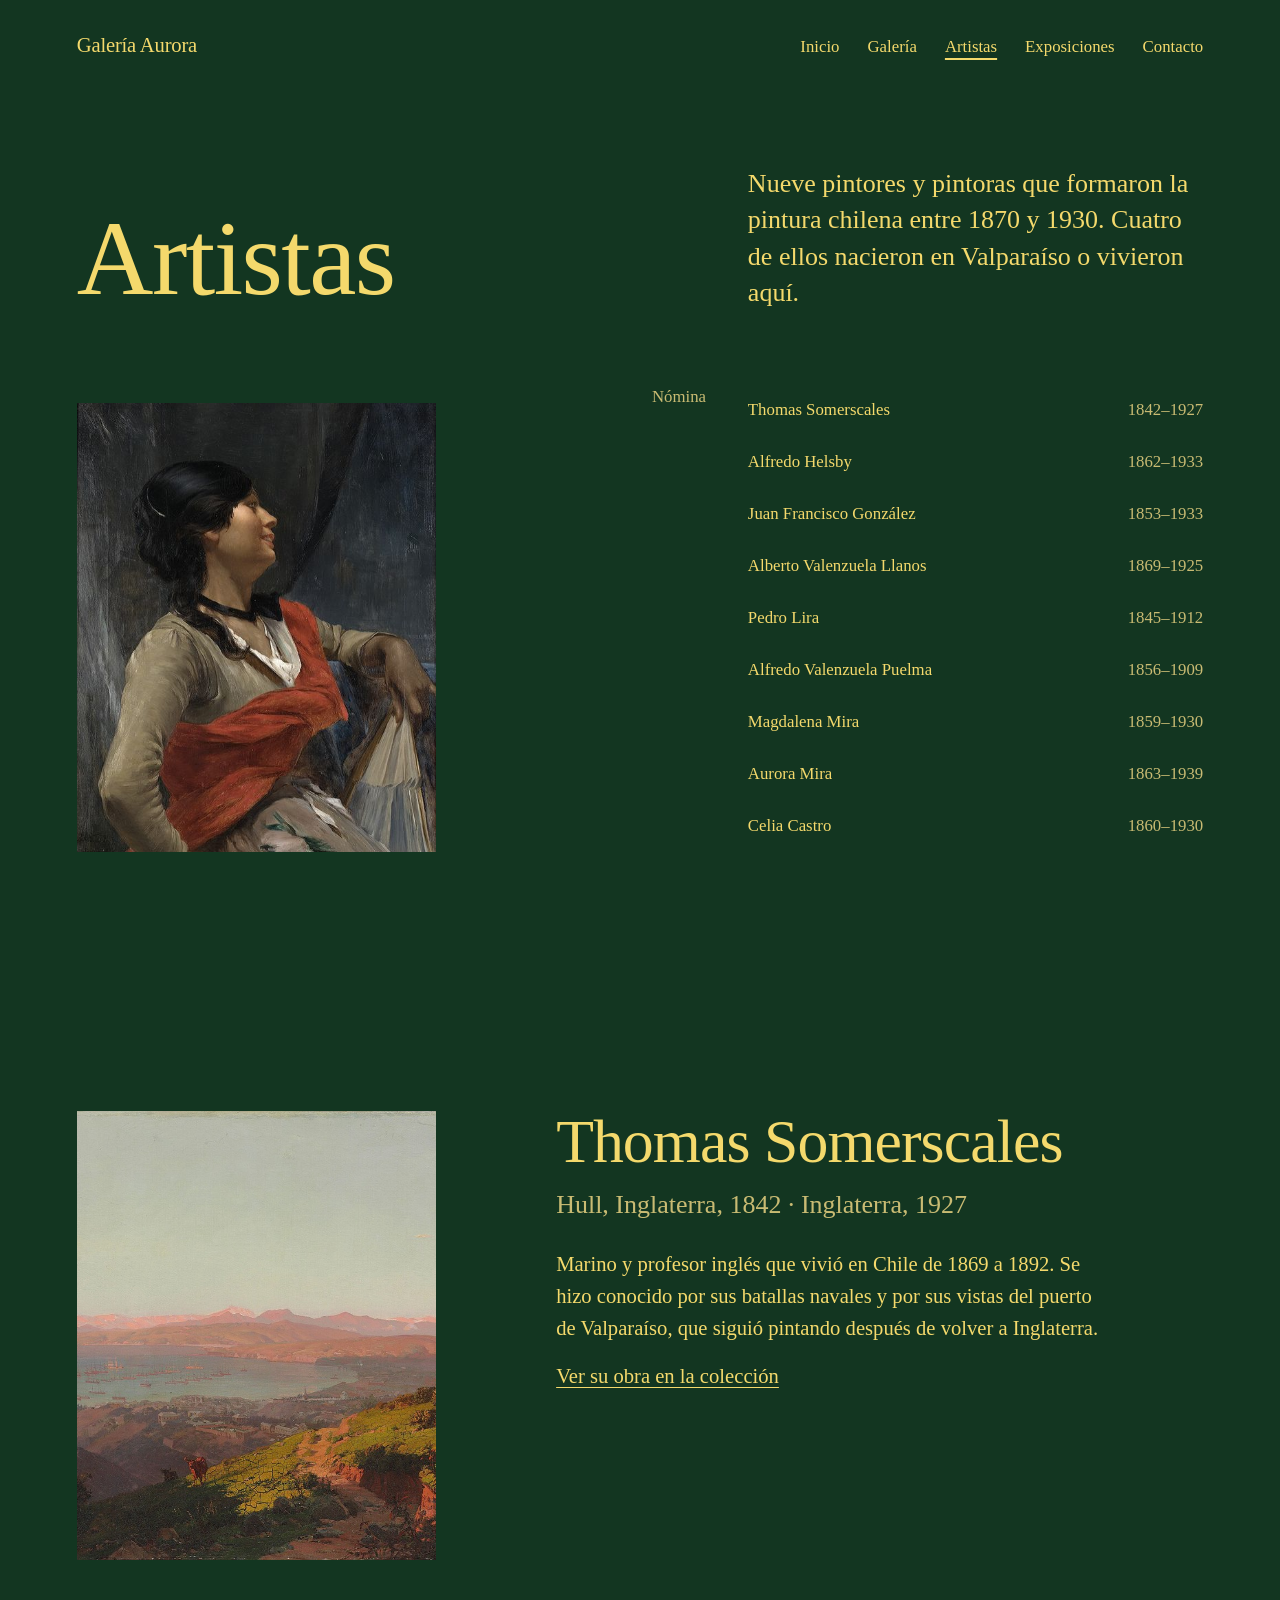
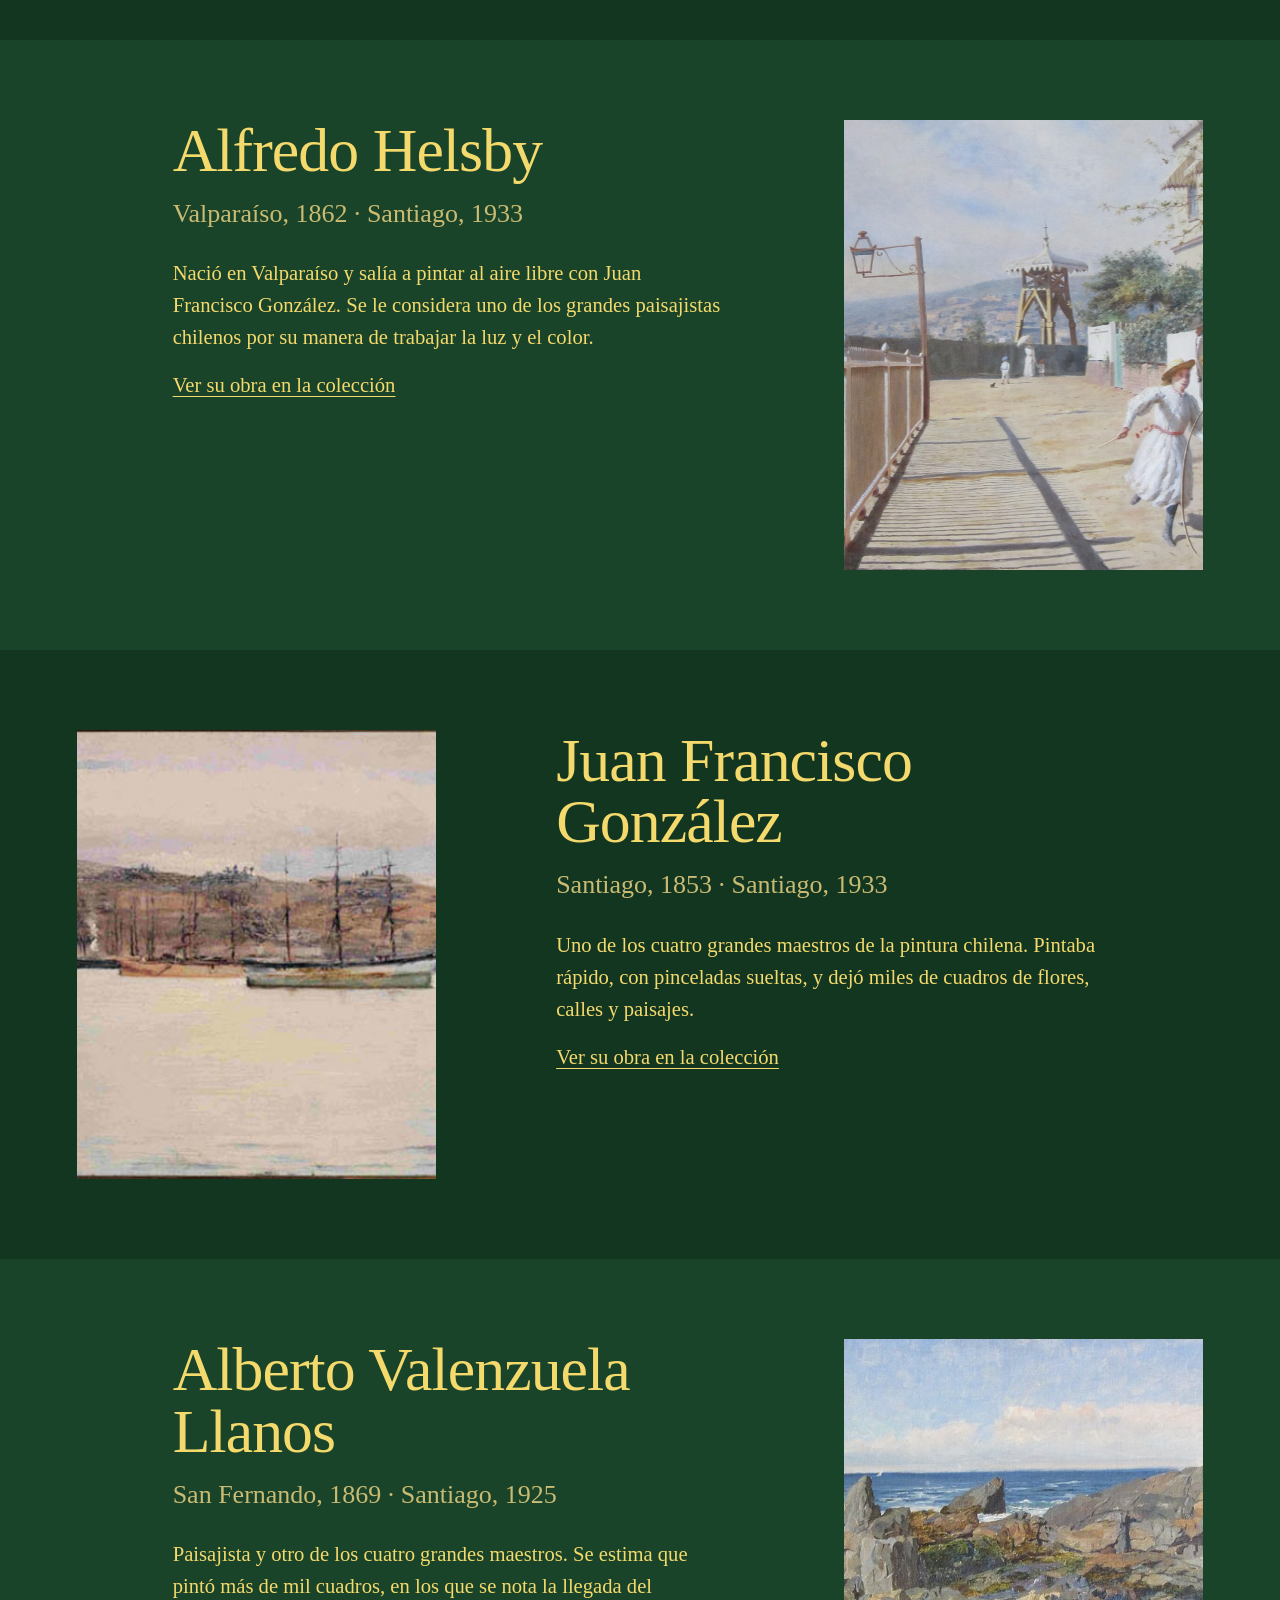
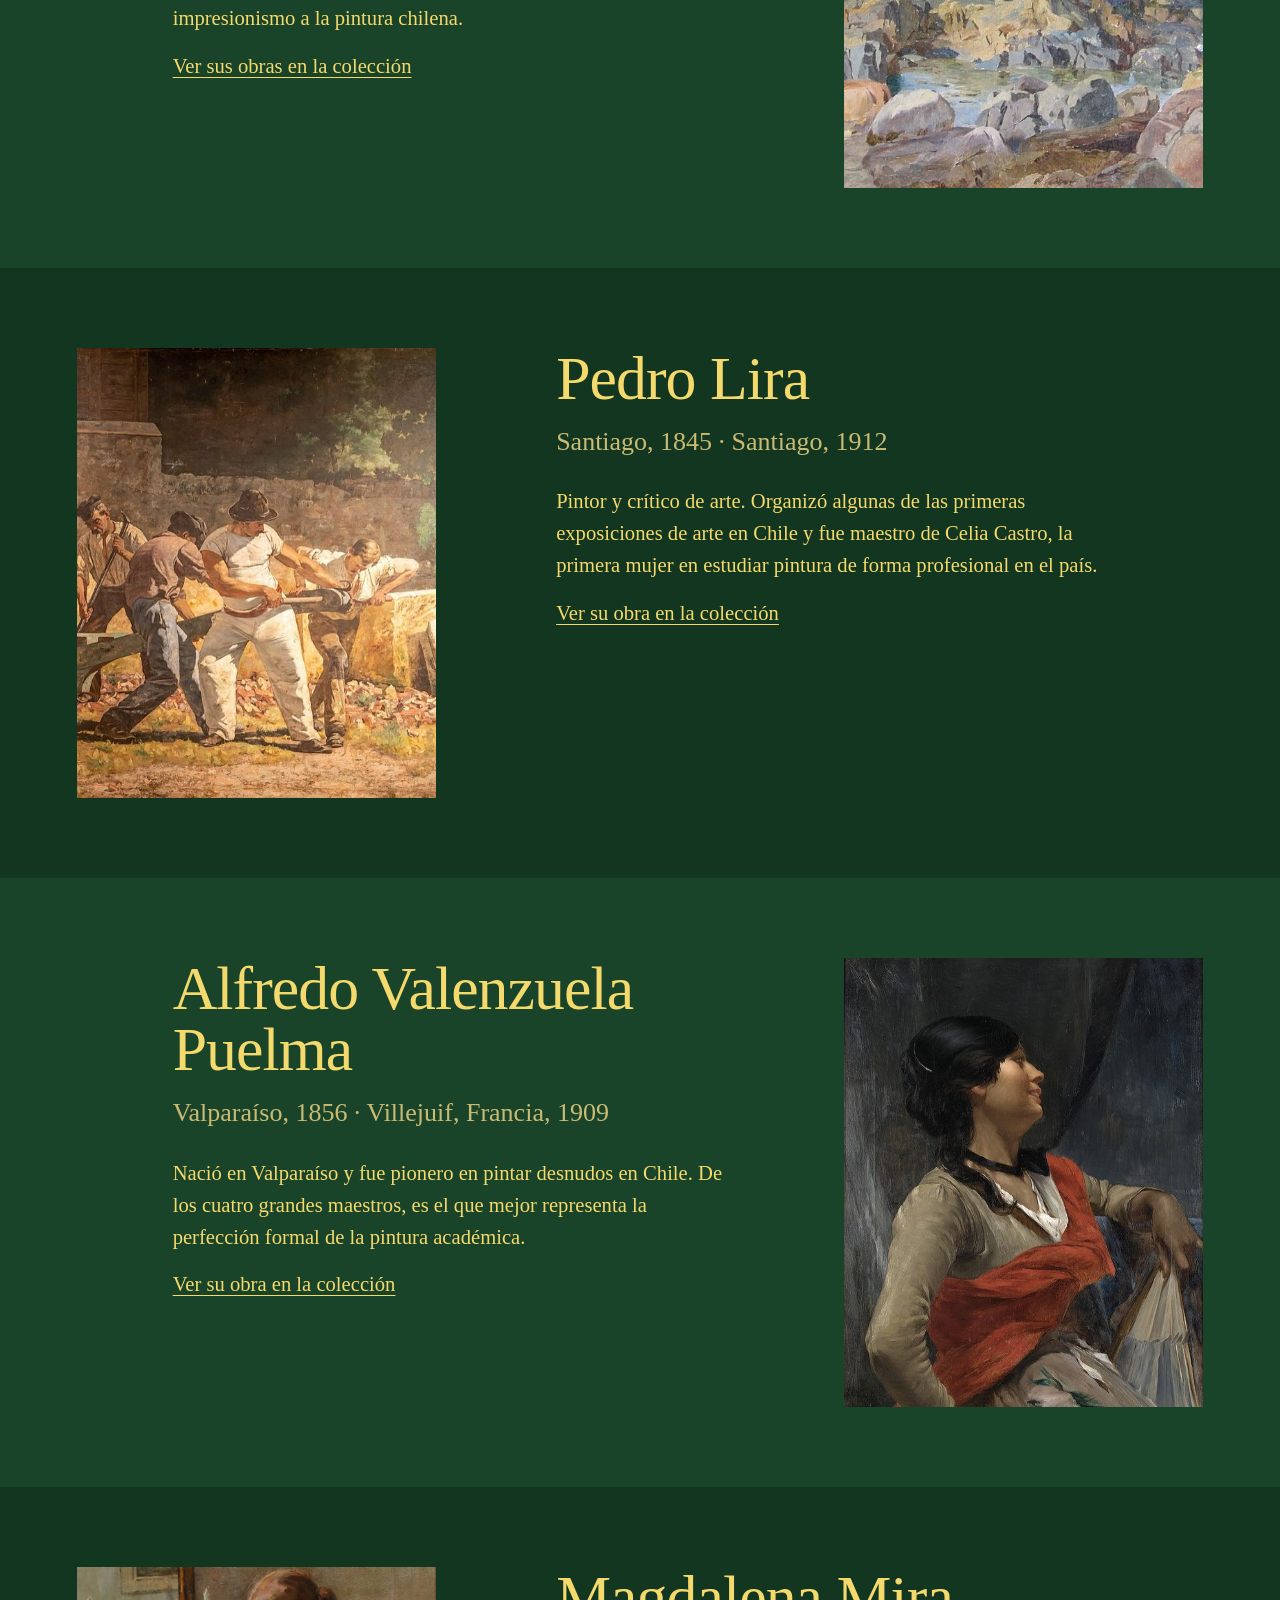
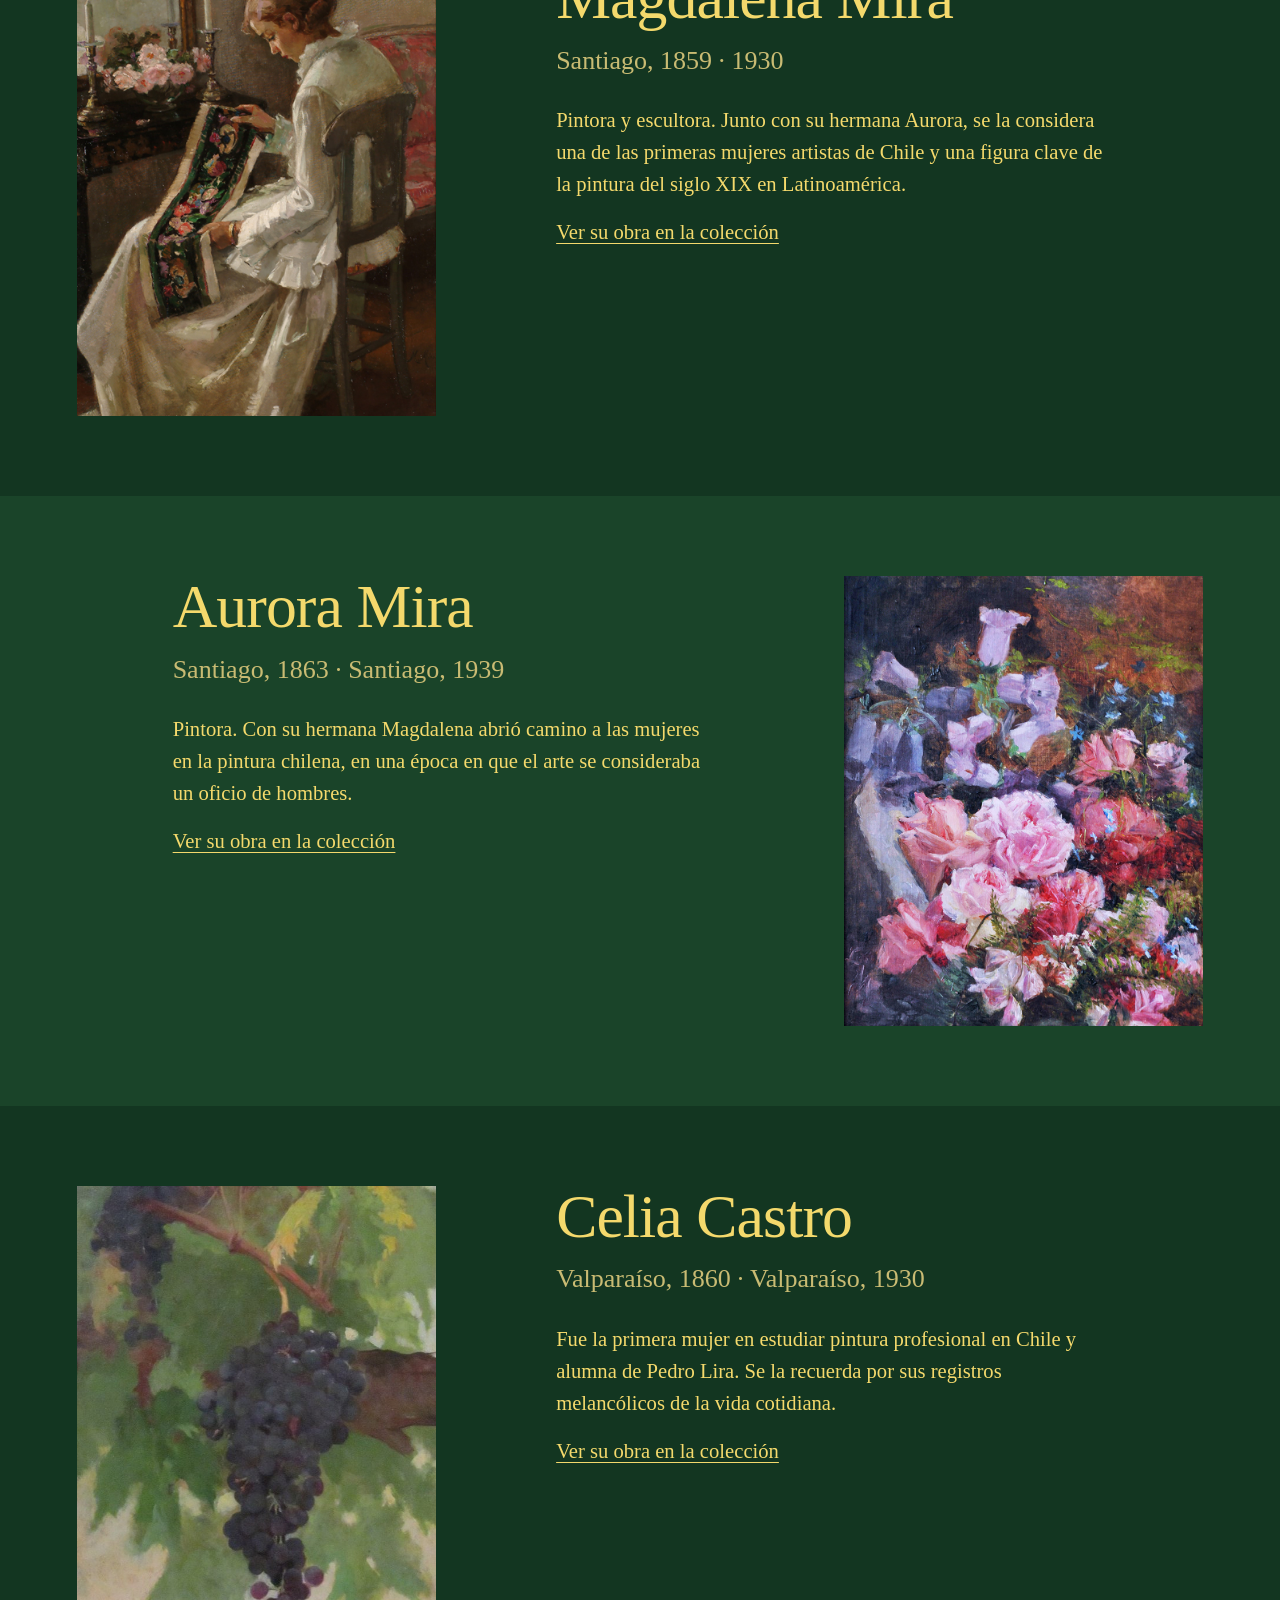
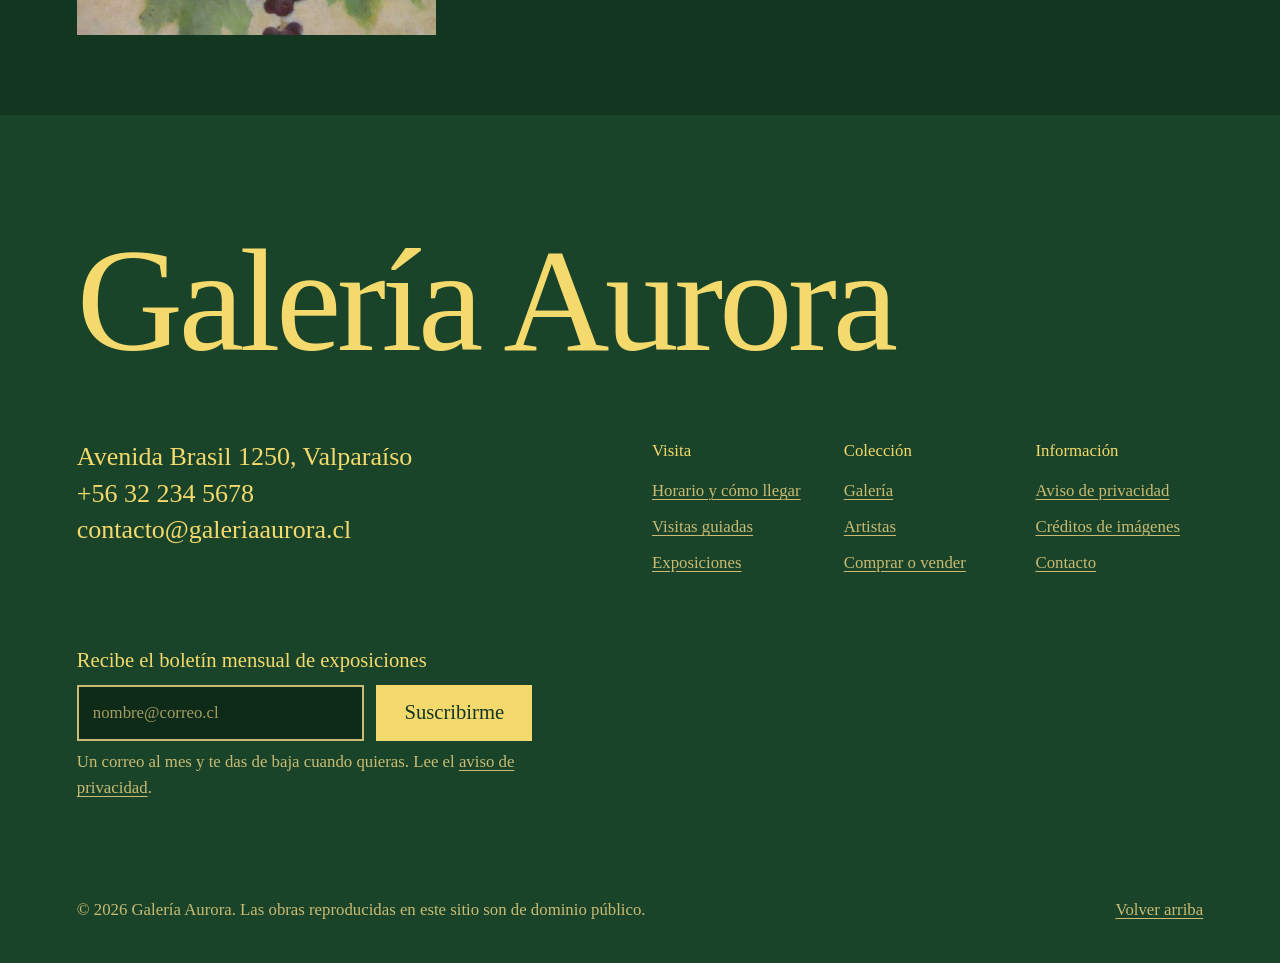
==== artistas.html @ 2ee64119 "feat: sitio de cinco páginas con pintura chilena y formulario completo" ====
<!DOCTYPE html>
<html lang="es">
<head>
  <meta charset="UTF-8">
  <meta name="viewport" content="width=device-width, initial-scale=1.0">
  <meta name="description" content="Biografías de los nueve artistas chilenos de la colección de Galería Aurora, en Valparaíso.">
  <title>Galería Aurora | Artistas</title>
  <link rel="preload" href="fuentes/sentient-300.woff2" as="font" type="font/woff2" crossorigin>
  <link rel="stylesheet" href="css/estilos.css">
</head>
<body>
  <a class="saltar" href="#contenido">Saltar al contenido</a>

  <header class="barra" id="arriba">
    <a class="marca" href="index.html">Galería Aurora</a>
    <nav aria-label="Menú principal">
      <ul>
        <li><a href="index.html">Inicio</a></li>
        <li><a href="galeria.html">Galería</a></li>
        <li><a href="artistas.html" aria-current="page">Artistas</a></li>
        <li><a href="exposiciones.html">Exposiciones</a></li>
        <li><a href="contacto.html">Contacto</a></li>
      </ul>
    </nav>
  </header>

  <main id="contenido">
    <section class="cabecera grid entra" aria-labelledby="titulo-artistas">
      <h1 id="titulo-artistas">Artistas</h1>
      <p>Nueve pintores y pintoras que formaron la pintura chilena entre 1870 y 1930. Cuatro de ellos nacieron en Valparaíso o vivieron aquí.</p>
    </section>

    <section class="nomina grid entra" aria-label="Lista de artistas">
      <img class="nomina-foto" src="img/valenzuela-puelma-sevillana.jpg" width="522" height="720"
        alt="La sevillana, de Alfredo Valenzuela Puelma: una mujer con chal rojo mira hacia arriba con un abanico en la mano">
      <p class="nomina-rotulo">Nómina</p>
      <ul>
        <li><a href="#somerscales">Thomas Somerscales <span>1842–1927</span></a></li>
        <li><a href="#helsby">Alfredo Helsby <span>1862–1933</span></a></li>
        <li><a href="#gonzalez">Juan Francisco González <span>1853–1933</span></a></li>
        <li><a href="#valenzuela-llanos">Alberto Valenzuela Llanos <span>1869–1925</span></a></li>
        <li><a href="#lira">Pedro Lira <span>1845–1912</span></a></li>
        <li><a href="#valenzuela-puelma">Alfredo Valenzuela Puelma <span>1856–1909</span></a></li>
        <li><a href="#magdalena-mira">Magdalena Mira <span>1859–1930</span></a></li>
        <li><a href="#aurora-mira">Aurora Mira <span>1863–1939</span></a></li>
        <li><a href="#celia-castro">Celia Castro <span>1860–1930</span></a></li>
      </ul>
    </section>

    <section class="artista grid entra" id="somerscales" aria-labelledby="n-somerscales">
      <img src="img/somerscales-valparaiso.jpg" width="1200" height="766" loading="lazy"
        alt="Detalle de Valparaíso, de Thomas Somerscales: la ciudad y la bahía vistas desde los cerros">
      <div class="artista-texto">
        <h2 id="n-somerscales">Thomas Somerscales</h2>
        <p class="vida">Hull, Inglaterra, 1842 · Inglaterra, 1927</p>
        <p>Marino y profesor inglés que vivió en Chile de 1869 a 1892. Se hizo conocido por sus batallas navales y por sus vistas del puerto de Valparaíso, que siguió pintando después de volver a Inglaterra.</p>
        <p><a href="galeria.html#somerscales">Ver su obra en la colección</a></p>
      </div>
    </section>

    <section class="artista grid entra" id="helsby" aria-labelledby="n-helsby">
      <img src="img/helsby-paseo-atkinson.jpg" width="1200" height="900" loading="lazy"
        alt="Detalle de El paseo Atkinson, de Alfredo Helsby: una niña con un aro en un paseo soleado">
      <div class="artista-texto">
        <h2 id="n-helsby">Alfredo Helsby</h2>
        <p class="vida">Valparaíso, 1862 · Santiago, 1933</p>
        <p>Nació en Valparaíso y salía a pintar al aire libre con Juan Francisco González. Se le considera uno de los grandes paisajistas chilenos por su manera de trabajar la luz y el color.</p>
        <p><a href="galeria.html#paseo-atkinson">Ver su obra en la colección</a></p>
      </div>
    </section>

    <section class="artista grid entra" id="gonzalez" aria-labelledby="n-gonzalez">
      <img src="img/gonzalez-valparaiso.jpg" width="800" height="416" loading="lazy"
        alt="Detalle de Valparaíso, de Juan Francisco González: veleros anclados en la bahía">
      <div class="artista-texto">
        <h2 id="n-gonzalez">Juan Francisco González</h2>
        <p class="vida">Santiago, 1853 · Santiago, 1933</p>
        <p>Uno de los cuatro grandes maestros de la pintura chilena. Pintaba rápido, con pinceladas sueltas, y dejó miles de cuadros de flores, calles y paisajes.</p>
        <p><a href="galeria.html#valparaiso-gonzalez">Ver su obra en la colección</a></p>
      </div>
    </section>

    <section class="artista grid entra" id="valenzuela-llanos" aria-labelledby="n-valenzuela-llanos">
      <img src="img/valenzuela-llanos-marina.jpg" width="868" height="595" loading="lazy"
        alt="Detalle de Marina de Valparaíso, de Alberto Valenzuela Llanos: rocas y olas en la orilla">
      <div class="artista-texto">
        <h2 id="n-valenzuela-llanos">Alberto Valenzuela Llanos</h2>
        <p class="vida">San Fernando, 1869 · Santiago, 1925</p>
        <p>Paisajista y otro de los cuatro grandes maestros. Se estima que pintó más de mil cuadros, en los que se nota la llegada del impresionismo a la pintura chilena.</p>
        <p><a href="galeria.html#marina">Ver sus obras en la colección</a></p>
      </div>
    </section>

    <section class="artista grid entra" id="lira" aria-labelledby="n-lira">
      <img src="img/lira-los-canteros.jpg" width="1070" height="646" loading="lazy"
        alt="Detalle de Los canteros, de Pedro Lira: obreros moviendo bloques de piedra">
      <div class="artista-texto">
        <h2 id="n-lira">Pedro Lira</h2>
        <p class="vida">Santiago, 1845 · Santiago, 1912</p>
        <p>Pintor y crítico de arte. Organizó algunas de las primeras exposiciones de arte en Chile y fue maestro de Celia Castro, la primera mujer en estudiar pintura de forma profesional en el país.</p>
        <p><a href="galeria.html#canteros">Ver su obra en la colección</a></p>
      </div>
    </section>

    <section class="artista grid entra" id="valenzuela-puelma" aria-labelledby="n-valenzuela-puelma">
      <img src="img/valenzuela-puelma-sevillana.jpg" width="522" height="720" loading="lazy"
        alt="Detalle de La sevillana, de Alfredo Valenzuela Puelma: una mujer con chal rojo">
      <div class="artista-texto">
        <h2 id="n-valenzuela-puelma">Alfredo Valenzuela Puelma</h2>
        <p class="vida">Valparaíso, 1856 · Villejuif, Francia, 1909</p>
        <p>Nació en Valparaíso y fue pionero en pintar desnudos en Chile. De los cuatro grandes maestros, es el que mejor representa la perfección formal de la pintura académica.</p>
        <p><a href="galeria.html#sevillana">Ver su obra en la colección</a></p>
      </div>
    </section>

    <section class="artista grid entra" id="magdalena-mira" aria-labelledby="n-magdalena-mira">
      <img src="img/magdalena-mira-bordadora.jpg" width="445" height="650" loading="lazy"
        alt="Detalle de La bordadora, de Magdalena Mira: una joven borda sentada en un salón">
      <div class="artista-texto">
        <h2 id="n-magdalena-mira">Magdalena Mira</h2>
        <p class="vida">Santiago, 1859 · 1930</p>
        <p>Pintora y escultora. Junto con su hermana Aurora, se la considera una de las primeras mujeres artistas de Chile y una figura clave de la pintura del siglo XIX en Latinoamérica.</p>
        <p><a href="galeria.html#bordadora">Ver su obra en la colección</a></p>
      </div>
    </section>

    <section class="artista grid entra" id="aurora-mira" aria-labelledby="n-aurora-mira">
      <img src="img/aurora-mira-rosas.jpg" width="900" height="1287" loading="lazy"
        alt="Detalle de Rosas y campánulas, de Aurora Mira: rosas rosadas y campánulas lilas">
      <div class="artista-texto">
        <h2 id="n-aurora-mira">Aurora Mira</h2>
        <p class="vida">Santiago, 1863 · Santiago, 1939</p>
        <p>Pintora. Con su hermana Magdalena abrió camino a las mujeres en la pintura chilena, en una época en que el arte se consideraba un oficio de hombres.</p>
        <p><a href="galeria.html#rosas">Ver su obra en la colección</a></p>
      </div>
    </section>

    <section class="artista grid entra" id="celia-castro" aria-labelledby="n-celia-castro">
      <img src="img/celia-castro-uvas.jpg" width="615" height="800" loading="lazy"
        alt="Detalle de Uvas, de Celia Castro: un racimo de uvas negras entre hojas de parra">
      <div class="artista-texto">
        <h2 id="n-celia-castro">Celia Castro</h2>
        <p class="vida">Valparaíso, 1860 · Valparaíso, 1930</p>
        <p>Fue la primera mujer en estudiar pintura profesional en Chile y alumna de Pedro Lira. Se la recuerda por sus registros melancólicos de la vida cotidiana.</p>
        <p><a href="galeria.html#uvas">Ver su obra en la colección</a></p>
      </div>
    </section>
  </main>

  <footer class="pie">
    <p class="pie-nombre">Galería Aurora</p>
    <div class="pie-fila">
      <address class="pie-lugares">
        <a href="https://www.google.com/maps/search/?api=1&amp;query=Avenida+Brasil+1250+Valparaiso">Avenida Brasil 1250, Valparaíso</a><br>
        <a href="tel:+56322345678">+56 32 234 5678</a><br>
        <a href="mailto:contacto@galeriaaurora.cl">contacto@galeriaaurora.cl</a>
      </address>
      <div class="pie-cols">
        <div>
          <h2>Visita</h2>
          <ul>
            <li><a href="index.html#visita">Horario y cómo llegar</a></li>
            <li><a href="exposiciones.html#agenda">Visitas guiadas</a></li>
            <li><a href="exposiciones.html">Exposiciones</a></li>
          </ul>
        </div>
        <div>
          <h2>Colección</h2>
          <ul>
            <li><a href="galeria.html">Galería</a></li>
            <li><a href="artistas.html">Artistas</a></li>
            <li><a href="contacto.html#formulario">Comprar o vender</a></li>
          </ul>
        </div>
        <div>
          <h2>Información</h2>
          <ul>
            <li><a href="contacto.html#privacidad">Aviso de privacidad</a></li>
            <li><a href="galeria.html#creditos">Créditos de imágenes</a></li>
            <li><a href="contacto.html">Contacto</a></li>
          </ul>
        </div>
      </div>
      <form class="boletin" action="#" method="post">
        <label for="boletin-correo">Recibe el boletín mensual de exposiciones</label>
        <div class="boletin-fila">
          <input type="email" id="boletin-correo" name="boletin-correo" autocomplete="email" placeholder="nombre@correo.cl" required>
          <button class="boton" type="submit">Suscribirme</button>
        </div>
        <p class="chico">Un correo al mes y te das de baja cuando quieras. Lee el <a href="contacto.html#privacidad">aviso de privacidad</a>.</p>
      </form>
    </div>
    <div class="pie-legal">
      <p>© 2026 Galería Aurora. Las obras reproducidas en este sitio son de dominio público.</p>
      <a href="#arriba">Volver arriba</a>
    </div>
  </footer>
</body>
</html>
---- css/estilos.css ----
/* Galería Aurora — hoja de estilos única para las 5 páginas.
   Paleta: verde de sala y dorado de marco, como un salón de pintura del siglo XIX. */

@font-face {
  font-family: "Sentient";
  src: url("../fuentes/sentient-300.woff2") format("woff2");
  font-weight: 300;
  font-display: swap;
}

@font-face {
  font-family: "Sentient";
  src: url("../fuentes/sentient-400.woff2") format("woff2");
  font-weight: 400;
  font-display: swap;
}

@font-face {
  font-family: "Sentient";
  src: url("../fuentes/sentient-500.woff2") format("woff2");
  font-weight: 500;
  font-display: swap;
}

/* ---------- Tokens ---------- */
:root {
  --bg: #133621;
  --surface: #1a4429;
  --field: #0e2a19;
  --ink: #f4d96c;
  --muted: #c9bb73;
  --accent: #f4d96c;
  --accent-ink: #133621;
  --error: #ffb59e;

  --step-small: clamp(1rem, 0.97rem + 0.1vw, 1.0625rem);
  --step-body: clamp(1.125rem, 1.05rem + 0.3vw, 1.3125rem);
  --step-lead: clamp(1.25rem, 1.1rem + 0.7vw, 1.625rem);
  --step-head: clamp(2rem, 1.3rem + 3.2vw, 4rem);
  --step-display: clamp(3.5rem, 8.3vw, 8rem);

  --margin: 6vw;
  --gap: 24px;
  --section: clamp(120px, 14vw, 200px);
  --ease: cubic-bezier(0.16, 1, 0.3, 1);
  color-scheme: dark;
}

/* ---------- Base ---------- */
*,
*::before,
*::after {
  box-sizing: border-box;
}

html {
  scroll-behavior: smooth;
}

body {
  margin: 0;
  background: var(--bg);
  color: var(--ink);
  font-family: "Sentient", Georgia, "Times New Roman", serif;
  font-size: var(--step-body);
  font-weight: 400;
  line-height: 1.55;
  -webkit-font-smoothing: antialiased;
}

img {
  display: block;
  max-width: 100%;
  height: auto;
}

h1,
h2,
h3 {
  margin: 0;
  font-weight: 300;
  line-height: 1;
  letter-spacing: -0.015em;
}

p,
ul,
ol,
figure,
dl,
dd {
  margin: 0;
}

a {
  color: inherit;
  text-underline-offset: 0.2em;
  text-decoration-thickness: 1px;
  transition: opacity 200ms var(--ease);
}

a:hover {
  opacity: 0.75;
}

:focus-visible {
  outline: 3px solid var(--ink);
  outline-offset: 4px;
}

::selection {
  background: var(--ink);
  color: var(--bg);
}

.saltar {
  position: absolute;
  left: var(--margin);
  top: -100px;
  padding: 12px 20px;
  background: var(--ink);
  color: var(--bg);
  z-index: 10;
}

.saltar:focus {
  top: 12px;
}

.chico {
  font-size: var(--step-small);
  color: var(--muted);
}

.grid {
  display: grid;
  grid-template-columns: repeat(12, minmax(0, 1fr));
  column-gap: var(--gap);
  padding-inline: var(--margin);
}

/* ---------- Botón (uno solo en todo el sitio, esquinas rectas) ---------- */
.boton {
  display: inline-flex;
  align-items: center;
  min-height: 48px;
  padding: 12px 28px;
  border: 0;
  background: var(--accent);
  color: var(--accent-ink);
  font: inherit;
  font-weight: 500;
  text-decoration: none;
  cursor: pointer;
  transition: transform 200ms var(--ease), opacity 200ms var(--ease);
}

.boton:hover {
  opacity: 0.88;
}

.boton:active {
  transform: translateY(2px);
}

/* ---------- Barra de navegación ---------- */
.barra {
  display: flex;
  flex-wrap: wrap;
  align-items: baseline;
  justify-content: space-between;
  gap: 12px 32px;
  padding: 24px var(--margin);
  font-size: var(--step-small);
}

.marca {
  font-size: var(--step-body);
  font-weight: 500;
  text-decoration: none;
  letter-spacing: -0.01em;
}

.barra ul {
  display: flex;
  flex-wrap: wrap;
  gap: 4px 28px;
  padding: 0;
  list-style: none;
}

.barra nav a {
  display: inline-block;
  padding: 10px 0;
  text-decoration: none;
  font-size: var(--step-small);
}

.barra nav a[aria-current="page"] {
  text-decoration: underline;
  text-decoration-thickness: 2px;
  text-underline-offset: 0.35em;
}

/* ---------- Portada de inicio ---------- */
.portada {
  min-height: calc(100svh - 90px);
  grid-template-rows: auto auto 1fr;
  align-content: start;
  padding-top: 2vh;
  overflow: hidden;
}

.portada-chica {
  grid-column: 10 / 13;
  grid-row: 1;
  width: 100%;
  aspect-ratio: 16 / 10;
  object-fit: cover;
  margin-bottom: 20px;
}

.portada h1 {
  grid-column: 2 / 13;
  grid-row: 2;
  font-size: var(--step-display);
}

.linea {
  display: block;
  overflow: hidden;
  padding-bottom: 0.08em;
}

.linea > span {
  display: inline-block;
}

.linea-2 {
  /* el segundo renglón parte en la columna 6 de la grilla */
  padding-left: calc((100% + var(--gap)) / 11 * 4);
}

.portada-alta {
  grid-column: 2 / 6;
  grid-row: 3;
  align-self: start;
  width: 100%;
  aspect-ratio: 4 / 5;
  object-fit: cover;
  object-position: 70% 50%;
  margin-top: calc(var(--step-display) * -1.05);
}

.portada-texto {
  grid-column: 6 / 12;
  grid-row: 3;
  padding-top: 28px;
  max-width: 36ch;
}

.portada-fecha {
  font-size: var(--step-lead);
  font-weight: 500;
  line-height: 1.3;
  margin-bottom: 12px;
}

.portada-texto p + p {
  margin-bottom: 28px;
}

/* ---------- Introducción con panorama ---------- */
.intro {
  padding-top: var(--section);
}

.intro h2 {
  padding-inline: var(--margin);
  font-size: var(--step-head);
  line-height: 0.95;
  max-width: 12ch;
}

.intro-cuerpo {
  display: grid;
  grid-template-columns: repeat(12, minmax(0, 1fr));
  column-gap: var(--gap);
  padding-inline: var(--margin);
  margin-top: 28px;
}

.intro-cuerpo > p {
  grid-column: 1 / 8;
  font-size: var(--step-lead);
  line-height: 1.45;
  max-width: 40ch;
}

.intro-notas {
  grid-column: 9 / 13;
  align-self: end;
  display: flex;
  gap: 48px;
  padding: 0;
  list-style: none;
}

.intro-notas li {
  max-width: 160px;
  font-size: var(--step-small);
  color: var(--muted);
}

.panorama {
  margin-top: 40px;
}

.panorama img {
  width: 100%;
  aspect-ratio: 21 / 9;
  object-fit: cover;
  object-position: 50% 60%;
}

.panorama figcaption,
.banda-pie {
  padding: 12px var(--margin) 0;
  font-size: var(--step-small);
  color: var(--muted);
}

/* ---------- Banda de paneles desiguales ---------- */
.en-sala {
  padding-top: var(--section);
}

.en-sala h2 {
  grid-column: 3 / 13;
  font-size: var(--step-head);
  margin-bottom: 64px;
}

.banda {
  display: flex;
  height: 68svh;
  min-height: 420px;
  margin: 0;
  padding: 0;
  list-style: none;
}

.banda li {
  position: relative;
  min-width: 0;
  overflow: hidden;
  transition: flex-grow 500ms var(--ease);
}

.banda li:nth-child(1) { flex: 5 1 0; }
.banda li:nth-child(2) { flex: 2 1 0; }
.banda li:nth-child(3) { flex: 3 1 0; }
.banda li:nth-child(4) { flex: 2 1 0; }

@media (hover: hover) {
  .banda li:hover {
    flex-grow: 6;
  }
}

.banda a,
.banda img {
  display: block;
  width: 100%;
  height: 100%;
}

.banda img {
  object-fit: cover;
}

.banda-titulo {
  position: absolute;
  top: 24px;
  left: 24px;
  max-width: 22ch;
  padding: 12px 16px;
  background: rgba(10, 22, 14, 0.78);
  font-size: var(--step-lead);
  line-height: 1.2;
}

/* ---------- Lista de servicios ---------- */
.servicios {
  padding-top: var(--section);
  align-items: end;
}

.servicios h2 {
  grid-column: 1 / 13;
  font-size: var(--step-head);
  line-height: 0.98;
  text-indent: 3vw;
  max-width: 18ch;
  margin-bottom: 96px;
}

.servicios-foto {
  grid-column: 1 / 5;
  grid-row: 2;
  width: 22vw;
  aspect-ratio: 4 / 5;
  object-fit: cover;
}

.servicios-rotulo {
  grid-column: 7 / 8;
  grid-row: 2;
  align-self: start;
  font-size: var(--step-small);
  color: var(--muted);
}

.filas {
  grid-column: 8 / 13;
  grid-row: 2;
  padding: 0;
  list-style: none;
  font-size: var(--step-small);
}

.filas li {
  display: grid;
  grid-template-columns: 30% 1fr auto;
  gap: 16px;
  padding-block: 13px;
}

.filas li:nth-child(5) {
  margin-top: 44px;
}

.filas .tipo {
  color: var(--muted);
}

.filas .valor {
  text-align: right;
}

/* ---------- Visita ---------- */
.visita {
  padding-top: var(--section);
}

.visita h2 {
  grid-column: 1 / 13;
  font-size: var(--step-head);
}

.visita-lead {
  grid-column: 1 / 7;
  margin-top: 24px;
  font-size: var(--step-lead);
  line-height: 1.45;
}

.visita-foto {
  grid-column: 1 / 9;
  position: relative;
  margin-top: 72px;
}

.visita-foto img {
  width: 100%;
  aspect-ratio: 16 / 10;
  object-fit: cover;
}

.visita-foto p {
  position: absolute;
  top: 0;
  right: 0;
  width: 320px;
  padding: 20px;
  background: var(--ink);
  color: var(--bg);
  font-size: var(--step-small);
}

.visita-lado {
  grid-column: 9 / 13;
  margin-top: 72px;
}

.mapa {
  background: var(--surface);
  aspect-ratio: 4 / 3.2;
  display: grid;
  place-items: center;
}

.mapa svg {
  width: 86%;
  height: auto;
}

.datos {
  display: grid;
  grid-template-columns: 1fr 1fr;
  gap: 20px 16px;
  margin-top: 24px;
  font-size: var(--step-small);
}

.datos dt {
  font-size: var(--step-small);
  color: var(--muted);
}

/* ---------- Banda de contacto ---------- */
.cierre {
  padding-top: 160px;
  padding-bottom: 120px;
  align-items: start;
}

.cierre-frase {
  grid-column: 1 / 6;
  font-size: var(--step-lead);
  line-height: 1.15;
}

.cierre img {
  grid-column: 8 / 10;
  width: 100%;
  max-width: 170px;
  aspect-ratio: 1;
  object-fit: cover;
}

.cierre-enlaces {
  grid-column: 10 / 13;
}

.cierre-enlaces p:first-child {
  font-weight: 500;
  margin-bottom: 20px;
}

.cierre-enlaces a {
  display: inline-block;
  padding-block: 4px;
}

.cierre-enlaces .chico {
  margin-top: 16px;
}

/* ---------- Encabezado de páginas interiores ---------- */
.cabecera {
  padding-top: 8vh;
  padding-bottom: 72px;
  align-items: end;
}

.cabecera h1 {
  grid-column: 1 / 8;
  font-size: var(--step-display);
}

.cabecera p {
  grid-column: 8 / 13;
  font-size: var(--step-lead);
  line-height: 1.4;
}

/* ---------- Galería: pares escalonados ---------- */
.sala {
  padding-bottom: var(--section);
}

.sala h2 {
  grid-column: 1 / 13;
  font-size: var(--step-head);
  margin-top: 96px;
  margin-bottom: 48px;
}

.sala h2:first-child {
  margin-top: 40px;
}

.obra {
  margin-bottom: 10vh;
}

.obra img {
  width: 100%;
  object-fit: cover;
}

.obra figcaption {
  margin-top: 10px;
  font-size: var(--step-small);
  color: var(--muted);
  line-height: 1.45;
}

.obra figcaption strong {
  display: block;
  color: var(--ink);
  font-size: var(--step-small);
  font-weight: 500;
}

.obra-a { grid-column: 1 / 5; }
.obra-b { grid-column: 7 / 13; margin-top: 16vh; }
.obra-c { grid-column: 6 / 12; }
.obra-d { grid-column: 2 / 5; margin-top: 12vh; }
.obra-ancha { grid-column: 1 / 13; }
.obra-ancha img { aspect-ratio: 21 / 9; }

/* proporción del recorte según la forma del cuadro */
.obra.vertical img { aspect-ratio: 3 / 4; }
.obra.horizontal img { aspect-ratio: 3 / 2; }

.obra a {
  display: inline-block;
  margin-top: 6px;
  color: var(--ink);
  font-size: var(--step-small);
}

.creditos {
  padding-bottom: var(--section);
}

.creditos h2 {
  grid-column: 1 / 5;
  font-size: var(--step-lead);
  font-weight: 400;
}

.creditos ul {
  grid-column: 5 / 13;
  padding: 0;
  list-style: none;
  font-size: var(--step-small);
  color: var(--muted);
  columns: 2;
  column-gap: var(--gap);
}

.creditos li {
  break-inside: avoid;
  margin-bottom: 10px;
}

/* ---------- Artistas ---------- */
.nomina {
  padding-bottom: var(--section);
}

.nomina-rotulo {
  grid-column: 7 / 8;
  font-size: var(--step-small);
  color: var(--muted);
}

.nomina ul {
  grid-column: 8 / 13;
  padding: 0;
  list-style: none;
  font-size: var(--step-small);
}

.nomina li a {
  display: grid;
  grid-template-columns: 1fr auto;
  gap: 16px;
  padding-block: 13px;
  text-decoration: none;
}

.nomina li span {
  color: var(--muted);
}

.nomina-foto {
  grid-column: 1 / 5;
  grid-row: 1;
  align-self: end;
  width: 100%;
  aspect-ratio: 4 / 5;
  object-fit: cover;
}

.artista {
  padding-block: 80px;
  align-items: start;
}

.artista:nth-of-type(even) {
  background: var(--surface);
}

.artista img {
  grid-column: 1 / 5;
  width: 100%;
  aspect-ratio: 4 / 5;
  object-fit: cover;
}

.artista-texto {
  grid-column: 6 / 12;
}

.artista:nth-of-type(even) img {
  grid-column: 9 / 13;
  grid-row: 1;
}

.artista:nth-of-type(even) .artista-texto {
  grid-column: 2 / 8;
  grid-row: 1;
}

.artista h2 {
  font-size: var(--step-head);
  margin-bottom: 12px;
}

.artista .vida {
  font-size: var(--step-lead);
  color: var(--muted);
  margin-bottom: 24px;
}

.artista-texto p + p {
  margin-top: 16px;
}

/* ---------- Exposiciones ---------- */
.expo-actual {
  padding-bottom: var(--section);
  align-items: start;
}

.expo-actual img {
  grid-column: 1 / 9;
  width: 100%;
  aspect-ratio: 16 / 10;
  object-fit: cover;
}

.expo-ficha {
  grid-column: 9 / 13;
}

.expo-ficha h2 {
  font-size: var(--step-head);
  margin-bottom: 16px;
}

.expo-ficha .portada-fecha {
  margin-bottom: 20px;
}

.expo-ficha p + p,
.expo-ficha ul {
  margin-top: 16px;
}

.expo-ficha ul {
  padding-left: 1.1em;
}

.expo-proxima {
  padding-block: 120px;
  background: var(--surface);
  align-items: center;
}

.expo-proxima-texto {
  grid-column: 1 / 6;
}

.expo-proxima h2 {
  font-size: var(--step-head);
  margin-bottom: 16px;
}

.expo-proxima-texto p + p {
  margin-top: 16px;
}

.expo-proxima figure:nth-of-type(1) { grid-column: 7 / 9; }
.expo-proxima figure:nth-of-type(2) { grid-column: 9 / 11; margin-top: 30%; }
.expo-proxima figure:nth-of-type(3) { grid-column: 11 / 13; margin-top: 60%; }

.expo-proxima img {
  width: 100%;
  aspect-ratio: 3 / 4;
  object-fit: cover;
}

.expo-proxima figcaption {
  margin-top: 10px;
  font-size: var(--step-small);
  color: var(--muted);
}

.agenda {
  padding-top: var(--section);
  padding-bottom: var(--section);
}

.agenda h2 {
  grid-column: 1 / 13;
  font-size: var(--step-head);
  text-indent: 3vw;
  margin-bottom: 72px;
}

.agenda h3 {
  grid-column: 1 / 5;
  font-size: var(--step-lead);
  font-weight: 400;
  margin-top: 13px;
}

.agenda .filas {
  grid-column: 5 / 13;
  grid-row: auto;
  margin-bottom: 64px;
}

.agenda .filas li:nth-child(5) {
  margin-top: 0;
}

/* ---------- Contacto y formulario ---------- */
.contacto {
  padding-bottom: var(--section);
  align-items: start;
}

.formulario {
  grid-column: 1 / 8;
}

.formulario fieldset {
  margin: 0 0 40px;
  padding: 0;
  border: 0;
}

.formulario legend {
  padding: 0;
  margin-bottom: 20px;
  font-size: var(--step-lead);
  font-weight: 500;
}

.obligatorio-nota {
  margin-bottom: 32px;
}

.campo {
  margin-bottom: 24px;
}

.campo-doble {
  display: grid;
  grid-template-columns: 1fr 1fr;
  gap: 0 var(--gap);
}

.campo label {
  display: block;
  margin-bottom: 6px;
  font-size: var(--step-small);
  font-weight: 500;
}

.campo label .opcional {
  font-weight: 400;
  color: var(--muted);
}

.ayuda,
.error {
  display: block;
  margin-top: 6px;
  font-size: var(--step-small);
}

.ayuda {
  color: var(--muted);
}

.error {
  display: none;
  color: var(--error);
}

.formulario input:not([type="checkbox"]),
.formulario select,
.formulario textarea,
.boletin input {
  width: 100%;
  min-height: 52px;
  padding: 12px 14px;
  border: 2px solid var(--muted);
  border-radius: 0;
  background: var(--field);
  color: var(--ink);
  font: inherit;
  font-size: var(--step-small);
  transition: border-color 200ms var(--ease);
}

.formulario textarea {
  min-height: 160px;
  resize: vertical;
  line-height: 1.5;
}

.formulario select {
  appearance: none;
  background-image: url("data:image/svg+xml,%3Csvg xmlns='http://www.w3.org/2000/svg' width='14' height='9' viewBox='0 0 14 9'%3E%3Cpath d='M1 1l6 6 6-6' fill='none' stroke='%23f4d96c' stroke-width='2'/%3E%3C/svg%3E");
  background-repeat: no-repeat;
  background-position: right 16px center;
  padding-right: 44px;
}

.formulario ::placeholder,
.boletin ::placeholder {
  color: var(--muted);
  opacity: 0.8;
}

.formulario input:hover,
.formulario select:hover,
.formulario textarea:hover {
  border-color: var(--ink);
}

.formulario input:focus-visible,
.formulario select:focus-visible,
.formulario textarea:focus-visible,
.boletin input:focus-visible {
  outline: 3px solid var(--ink);
  outline-offset: 2px;
  border-color: var(--ink);
}

/* El error aparece solo después de que la persona tocó el campo */
.formulario :user-invalid {
  border-color: var(--error);
}

.formulario :user-invalid ~ .error {
  display: block;
}

.formulario :user-invalid ~ .ayuda {
  display: none;
}

.consentimiento {
  display: grid;
  grid-template-columns: 28px 1fr;
  gap: 12px;
  align-items: start;
  font-size: var(--step-small);
}

.consentimiento input {
  width: 24px;
  height: 24px;
  margin: 3px 0 0;
  accent-color: var(--ink);
}

.consentimiento .error {
  grid-column: 2;
}

.enviar {
  display: flex;
  flex-wrap: wrap;
  align-items: center;
  gap: 16px 24px;
  margin-top: 8px;
}

.datos-contacto {
  grid-column: 9 / 13;
}

.datos-contacto h2 {
  font-size: var(--step-lead);
  font-weight: 500;
  margin-bottom: 20px;
}

.datos-contacto address {
  font-style: normal;
}

.datos-contacto address p + p,
.datos-contacto .horario {
  margin-top: 16px;
}

.datos-contacto dl {
  margin-top: 40px;
  font-size: var(--step-small);
}

.datos-contacto dt {
  font-size: var(--step-small);
  color: var(--muted);
}

.datos-contacto dd + dt {
  margin-top: 16px;
}

.datos-contacto img {
  margin-top: 40px;
  width: 100%;
  aspect-ratio: 4 / 3;
  object-fit: cover;
}

.privacidad {
  margin-top: 120px;
  padding-block: 96px;
  background: var(--surface);
}

.privacidad h2 {
  grid-column: 1 / 5;
  font-size: var(--step-head);
}

.privacidad-texto {
  grid-column: 6 / 12;
  font-size: var(--step-small);
}

.privacidad-texto p + p,
.privacidad-texto ul {
  margin-top: 16px;
}

.privacidad-texto ul {
  padding-left: 1.1em;
}

/* ---------- Pie ---------- */
.pie {
  padding: 120px var(--margin) 40px;
  background: var(--surface);
  overflow: hidden;
}

.pie-nombre {
  font-size: 11.5vw;
  font-weight: 300;
  line-height: 0.9;
  letter-spacing: -0.03em;
  white-space: nowrap;
}

.pie-fila {
  display: grid;
  grid-template-columns: repeat(12, minmax(0, 1fr));
  column-gap: var(--gap);
  margin-top: 72px;
}

.pie-lugares {
  grid-column: 1 / 6;
  font-size: var(--step-lead);
  font-style: normal;
  line-height: 1.4;
}

.pie-lugares a {
  text-decoration: none;
}

.pie-lugares a:hover {
  text-decoration: underline;
}

.pie-cols {
  grid-column: 7 / 13;
  display: grid;
  grid-template-columns: repeat(3, 1fr);
  gap: var(--gap);
  font-size: var(--step-small);
}

.pie-cols h2 {
  font-size: var(--step-small);
  font-weight: 500;
  letter-spacing: 0;
  line-height: 1.4;
  margin-bottom: 10px;
}

.pie-cols ul {
  padding: 0;
  list-style: none;
}

.pie-cols li a {
  display: inline-block;
  padding-block: 5px;
  color: var(--muted);
}

.boletin {
  grid-column: 1 / 6;
  margin-top: 64px;
}

.boletin label {
  display: block;
  margin-bottom: 8px;
  font-weight: 500;
}

.boletin-fila {
  display: flex;
  gap: 12px;
}

.boletin .chico {
  margin-top: 8px;
}

.pie-legal {
  display: flex;
  flex-wrap: wrap;
  justify-content: space-between;
  gap: 12px 24px;
  margin-top: 96px;
  font-size: var(--step-small);
  color: var(--muted);
}

/* ---------- Movimiento (sin JavaScript) ---------- */
@media (prefers-reduced-motion: no-preference) {
  .linea > span {
    animation: subir 900ms var(--ease) both;
  }

  .linea-2 > span {
    animation-delay: 110ms;
  }

  .portada-texto,
  .portada-chica {
    animation: aparecer 700ms var(--ease) 500ms both;
  }

  .portada-alta {
    animation: aparecer 900ms var(--ease) 300ms both;
  }

  .cabecera h1 {
    animation: aparecer 900ms var(--ease) both;
  }

  .cabecera p {
    animation: aparecer 900ms var(--ease) 150ms both;
  }

  .obra img,
  .banda img {
    transition: transform 600ms var(--ease);
  }

  .obra:hover img {
    transform: scale(1.02);
  }

  .panorama img,
  .visita-foto img {
    animation: deriva 24s ease-in-out infinite alternate;
  }

  .panorama,
  .visita-foto {
    overflow: hidden;
  }

  @supports (animation-timeline: view()) {
    .entra > *,
    .formulario > *,
    .formulario fieldset > *,
    .datos-contacto > *,
    .privacidad-texto > *,
    .banda li {
      animation: aparecer linear both;
      animation-timeline: view();
      animation-range: entry 0% entry 60%;
    }

    .entra > :nth-child(2) { animation-range: entry 8% entry 68%; }
    .entra > :nth-child(3) { animation-range: entry 16% entry 76%; }
    .entra > :nth-child(4) { animation-range: entry 24% entry 84%; }
  }
}

@keyframes subir {
  from { transform: translateY(105%); }
  to { transform: translateY(0); }
}

@keyframes aparecer {
  from { opacity: 0; transform: translateY(24px); }
  to { opacity: 1; transform: translateY(0); }
}

@keyframes deriva {
  from { transform: scale(1); }
  to { transform: scale(1.06); }
}

html {
  scroll-behavior: auto;
}

@media (prefers-reduced-motion: no-preference) {
  html {
    scroll-behavior: smooth;
  }
}

/* ---------- Tablet ---------- */
@media (max-width: 1100px) {
  .artista img { grid-column: 1 / 5; }
  .artista-texto { grid-column: 5 / 13; }
  .artista:nth-of-type(even) img { grid-column: 9 / 13; }
  .artista:nth-of-type(even) .artista-texto { grid-column: 1 / 9; }
}

/* ---------- Celular ---------- */
@media (max-width: 760px) {
  :root {
    --margin: 20px;
    --gap: 16px;
    --section: 104px;
  }

  .grid,
  .intro-cuerpo,
  .pie-fila {
    grid-template-columns: minmax(0, 1fr);
  }

  .grid > *,
  .intro-cuerpo > *,
  .pie-fila > * {
    grid-column: 1 / -1 !important;
    grid-row: auto !important;
  }

  .barra {
    padding-block: 16px;
  }

  .barra ul {
    gap: 0 20px;
  }

  /* Portada: el escalón se mantiene */
  .portada {
    min-height: 0;
  }

  .portada-chica {
    width: 46%;
    justify-self: end;
  }

  .portada h1 {
    font-size: 15vw;
  }

  .linea-2 {
    padding-left: 22vw;
  }

  .portada-alta {
    width: 72%;
    margin-top: 20px;
  }

  .portada-texto {
    padding-top: 24px;
    font-size: var(--step-small);
  }

  .intro h2 {
    font-size: 10vw;
  }

  .intro-notas {
    margin-top: 24px;
    gap: 24px;
  }

  .panorama img {
    aspect-ratio: 4 / 5;
  }

  .en-sala h2 {
    margin-bottom: 32px;
  }

  .banda {
    flex-wrap: wrap;
    height: 84svh;
    min-height: 0;
  }

  .banda li {
    height: 50%;
  }

  .banda li:nth-child(1) { flex: 0 0 64%; }
  .banda li:nth-child(2) { flex: 0 0 36%; }
  .banda li:nth-child(3) { flex: 0 0 36%; }
  .banda li:nth-child(4) { flex: 0 0 64%; }

  .banda-titulo {
    top: 12px;
    left: 12px;
    font-size: var(--step-small);
  }

  .servicios h2,
  .agenda h2 {
    font-size: 10vw;
    text-indent: 0;
    margin-bottom: 40px;
  }

  .servicios-rotulo,
  .nomina-rotulo {
    display: none;
  }

  .filas li {
    grid-template-columns: 1fr auto;
  }

  .filas .tipo {
    grid-column: 1 / -1;
  }

  .servicios-foto {
    width: 60%;
    justify-self: end;
    margin-top: 40px;
    order: 3;
  }

  .visita h2 {
    font-size: 10vw;
  }

  .visita-foto,
  .visita-lado {
    margin-top: 40px;
  }

  .visita-foto img {
    aspect-ratio: 4 / 3;
  }

  .visita-foto p {
    position: static;
    width: auto;
  }

  .datos {
    grid-template-columns: 1fr 1fr;
  }

  .cierre {
    padding-top: 104px;
    padding-bottom: 80px;
    grid-template-columns: 96px 1fr;
    column-gap: 16px;
  }

  .cierre-frase {
    font-size: var(--step-lead);
    margin-bottom: 32px;
  }

  .cierre .cierre-frase {
    grid-column: 1 / -1 !important;
  }

  .cierre img {
    grid-column: 1 / 2 !important;
    width: 96px;
  }

  .cierre .cierre-enlaces {
    grid-column: 2 / 3 !important;
  }

  .cabecera {
    padding-top: 32px;
    padding-bottom: 48px;
  }

  .cabecera h1 {
    font-size: 15vw;
    margin-bottom: 20px;
  }

  .obra {
    margin: 0 0 64px !important;
  }

  .obra-a { width: 70%; }
  .obra-b { width: 84%; justify-self: end; }
  .obra-c { width: 100%; }
  .obra-d { width: 56%; }
  .obra-ancha {
    width: calc(100% + 40px);
    margin-left: -20px !important;
  }

  .obra-ancha img {
    aspect-ratio: 4 / 3;
  }

  .obra-ancha figcaption {
    padding-inline: 20px;
  }

  .creditos ul {
    columns: 1;
    margin-top: 20px;
  }

  .nomina-foto {
    width: 60%;
    justify-self: end;
    margin-top: 40px;
  }

  .artista {
    padding-block: 56px;
  }

  .artista img {
    width: 72%;
    margin-bottom: 24px;
  }

  .artista:nth-of-type(even) img {
    justify-self: end;
  }

  .expo-ficha,
  .expo-proxima figure {
    margin-top: 32px;
  }

  .expo-proxima figure {
    width: 72%;
  }

  .expo-proxima figure:nth-of-type(2) {
    width: 56%;
    justify-self: end;
  }

  .agenda h3 {
    margin-bottom: 8px;
  }

  .campo-doble {
    grid-template-columns: 1fr;
  }

  .datos-contacto {
    margin-top: 32px;
  }

  .privacidad-texto {
    margin-top: 24px;
  }

  .pie {
    padding-top: 80px;
  }

  .pie-nombre {
    font-size: 15vw;
    white-space: normal;
  }

  .pie-lugares {
    font-size: var(--step-lead);
  }

  .pie-cols {
    grid-template-columns: 1fr 1fr;
    margin-top: 48px;
  }

  .boletin-fila {
    flex-direction: column;
  }
}

.consentimiento .ayuda {
  grid-column: 2;
}

.privacidad-texto ul + p {
  margin-top: 16px;
}

.consentimiento input {
  outline: 2px solid var(--muted);
  outline-offset: 1px;
}

.consentimiento input:focus-visible {
  outline: 3px solid var(--ink);
}
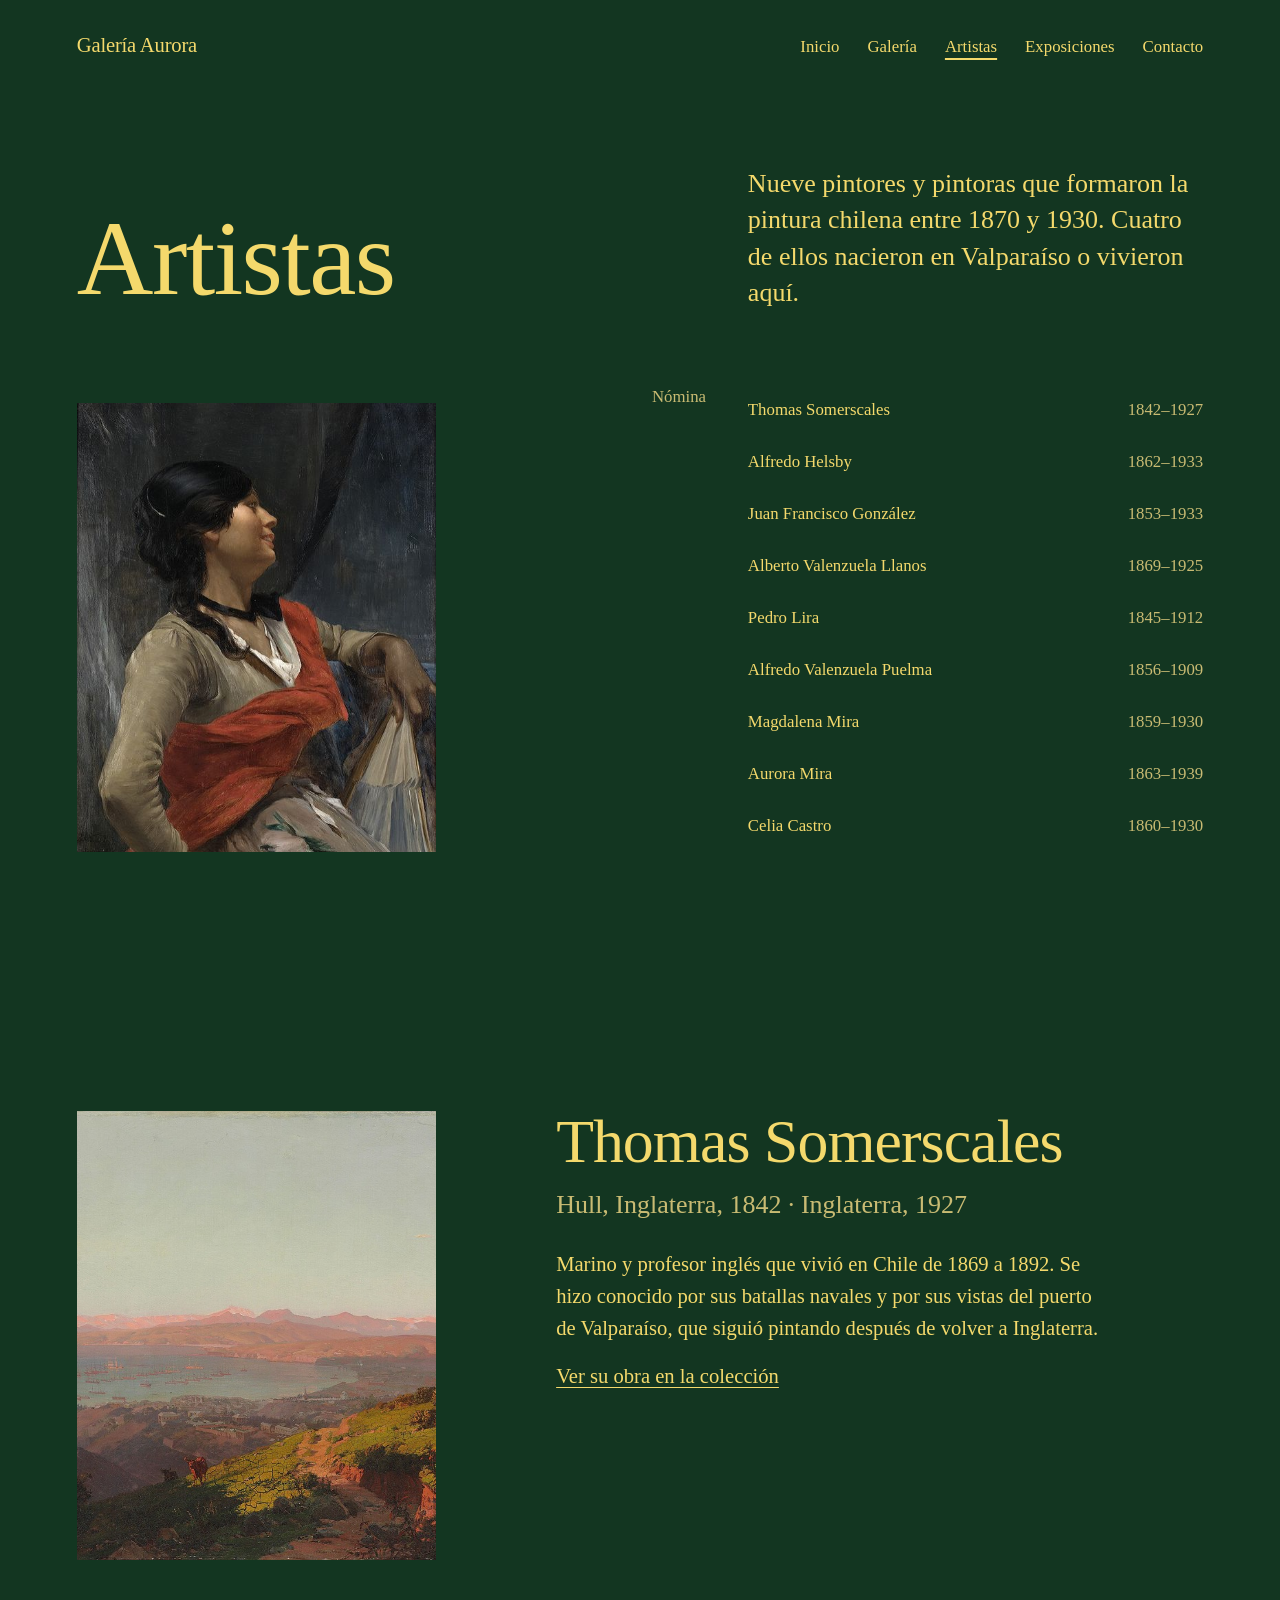
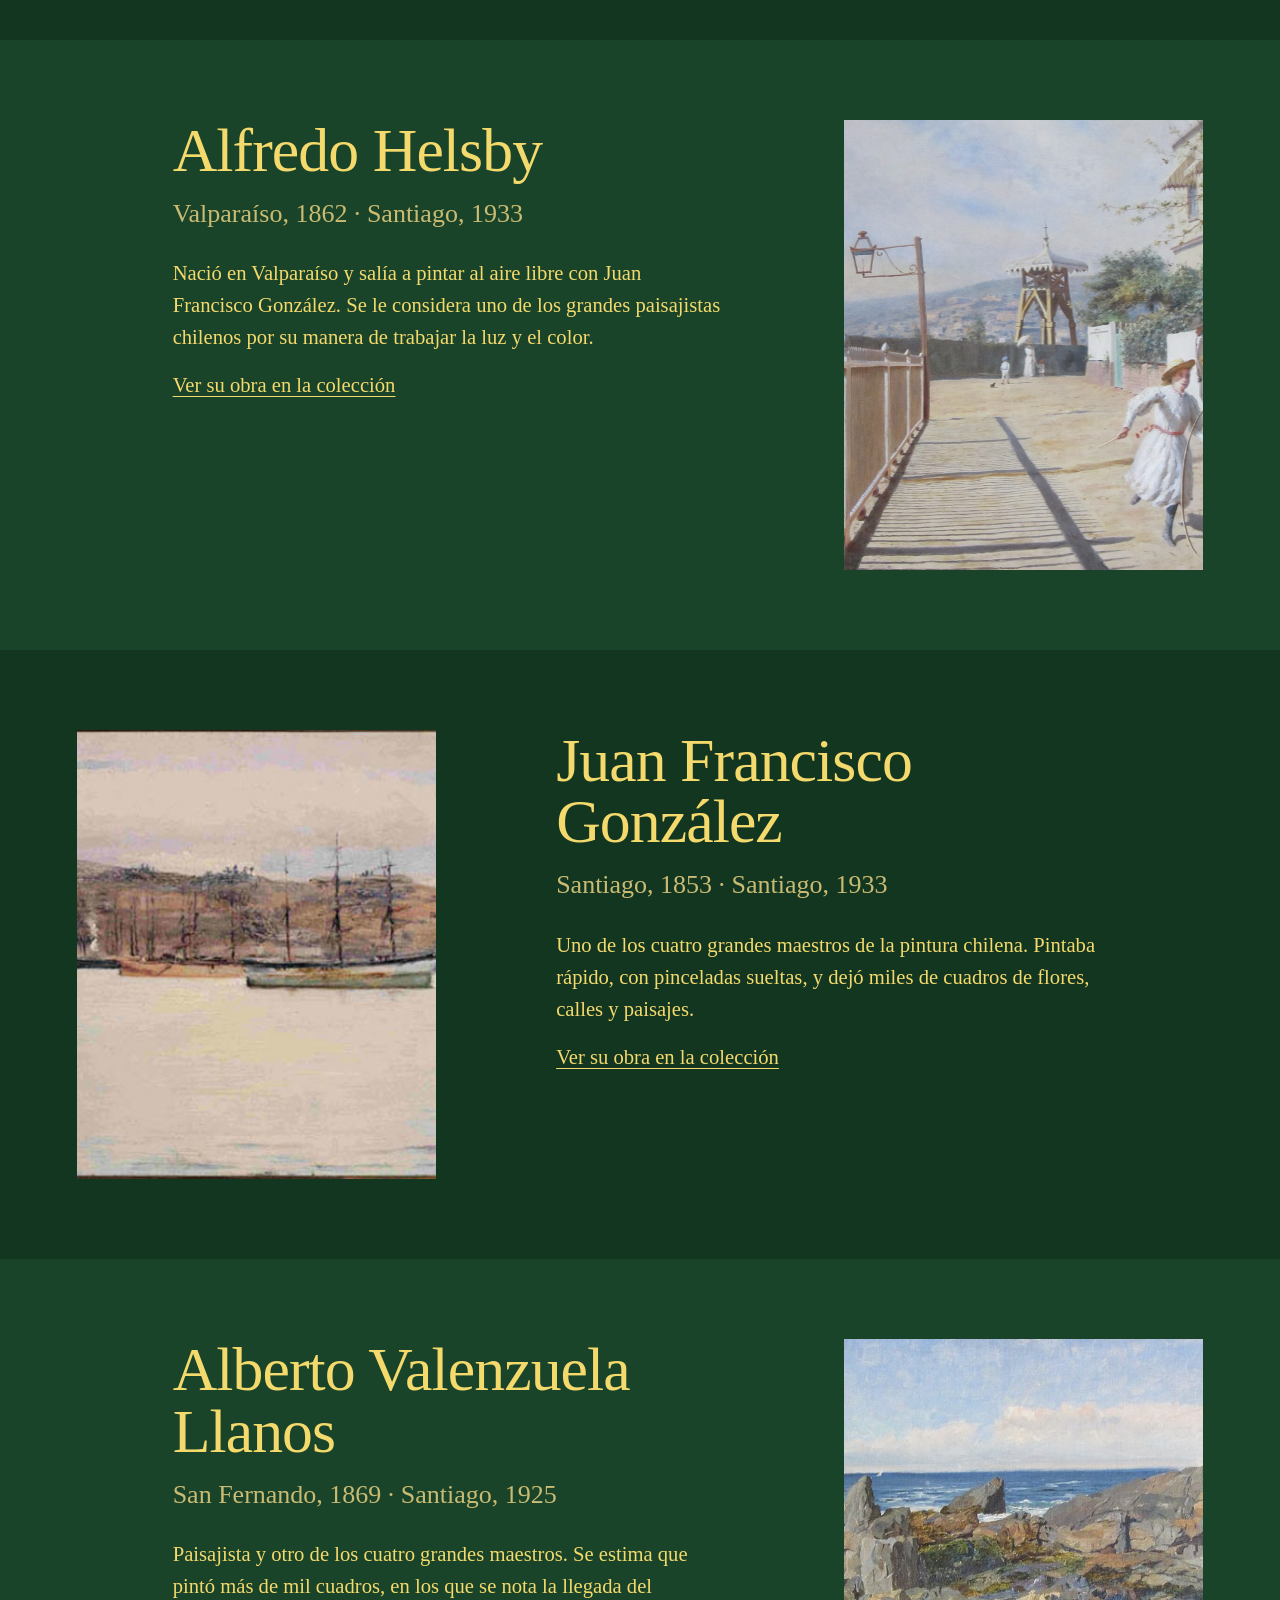
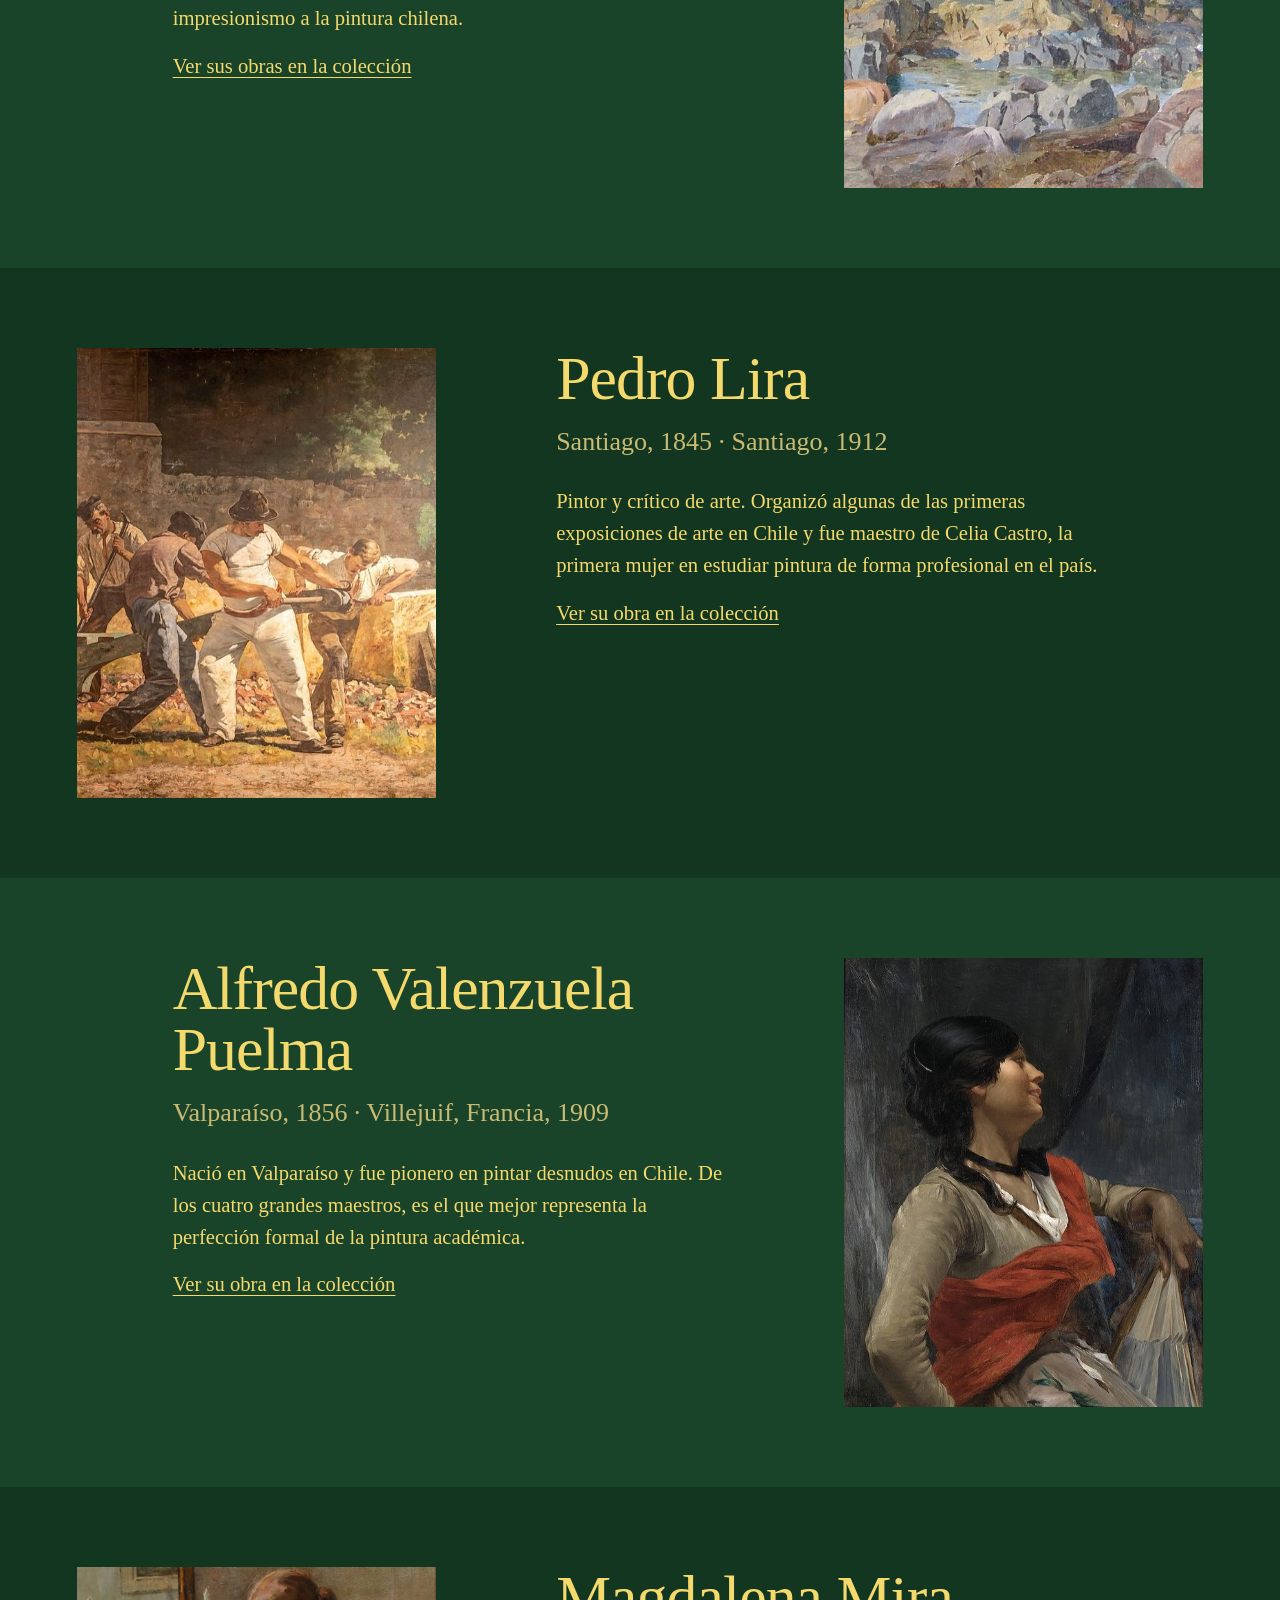
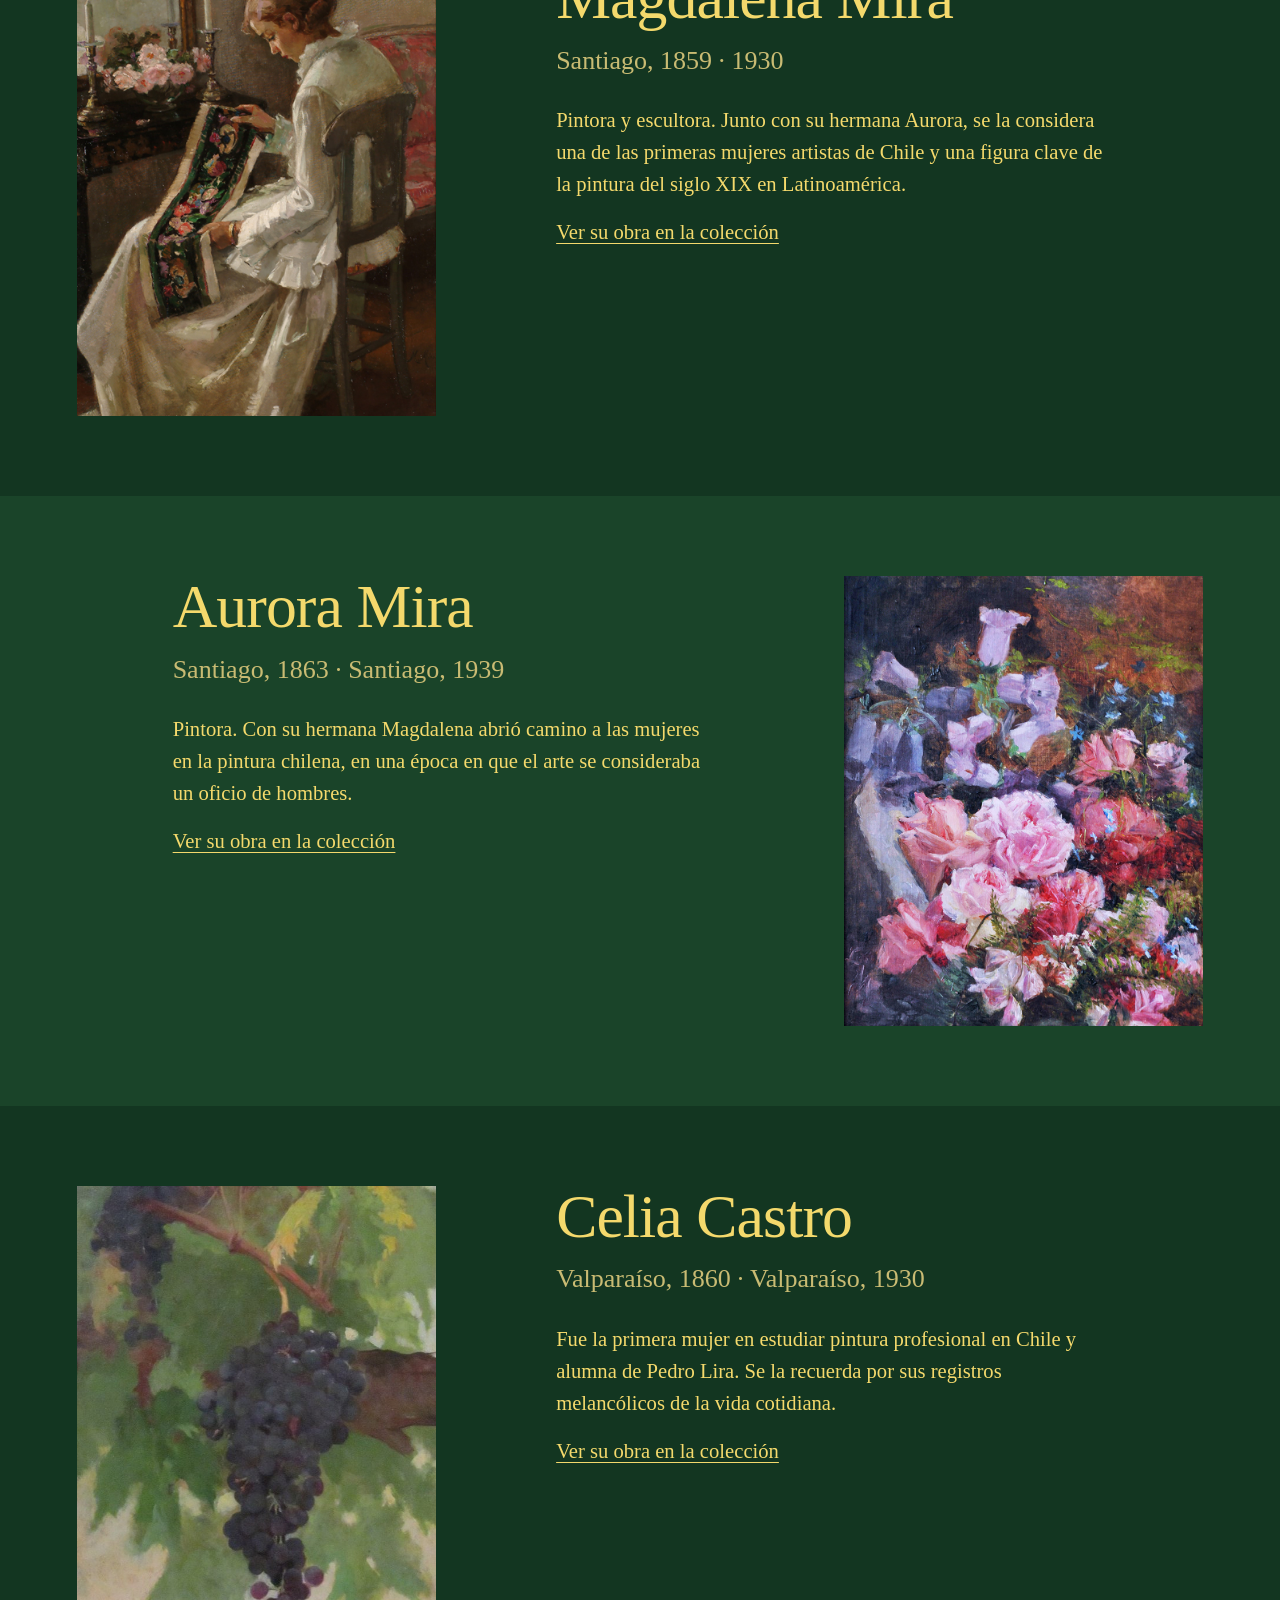
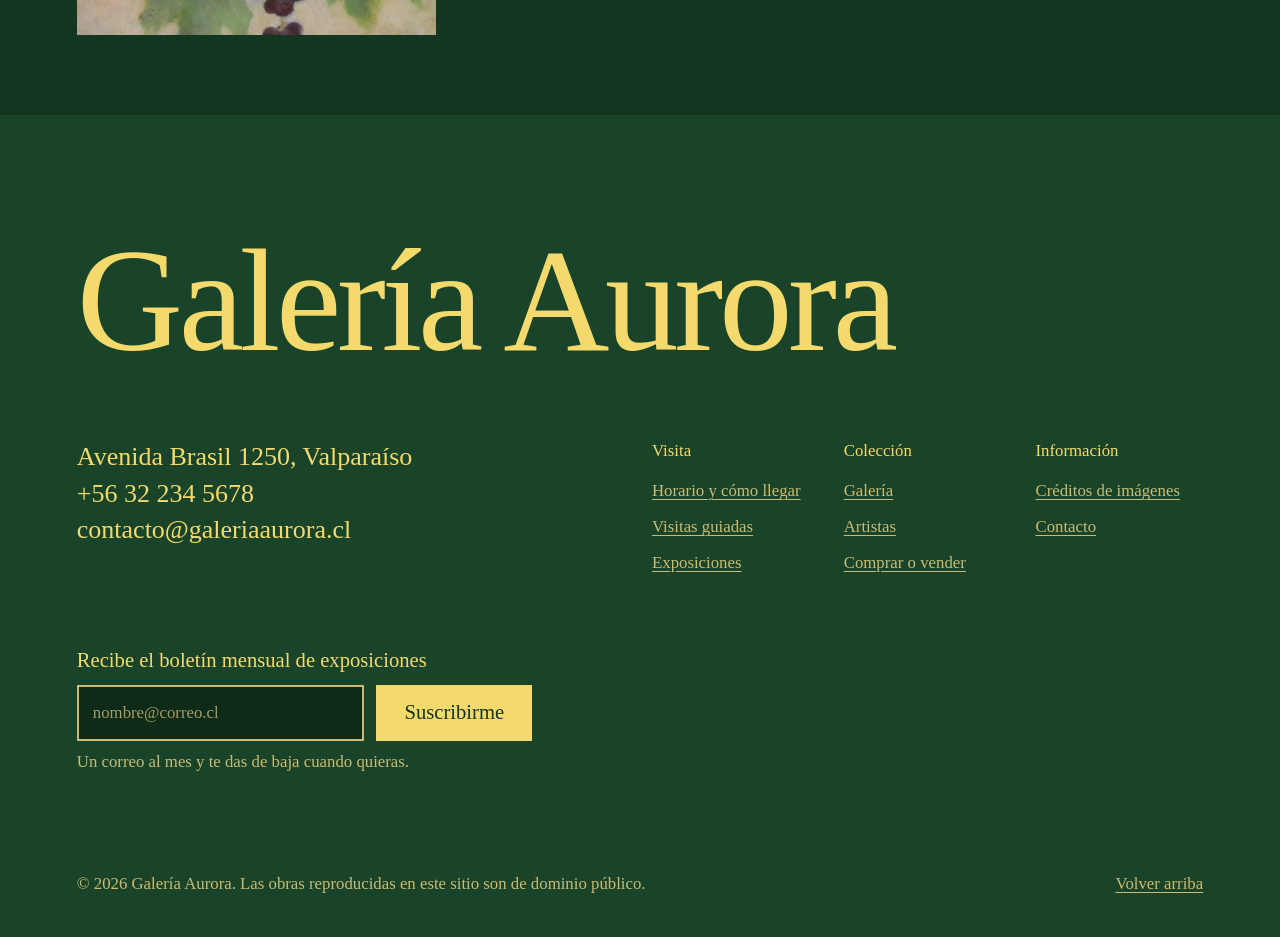
==== commit ca1e3f40: "refactor: quitar aviso de privacidad" ====
--- a/artistas.html
+++ b/artistas.html
@@ -175,7 +175,6 @@
         <div>
           <h2>Información</h2>
           <ul>
-            <li><a href="contacto.html#privacidad">Aviso de privacidad</a></li>
             <li><a href="galeria.html#creditos">Créditos de imágenes</a></li>
             <li><a href="contacto.html">Contacto</a></li>
           </ul>
@@ -187,7 +186,7 @@
           <input type="email" id="boletin-correo" name="boletin-correo" autocomplete="email" placeholder="nombre@correo.cl" required>
           <button class="boton" type="submit">Suscribirme</button>
         </div>
-        <p class="chico">Un correo al mes y te das de baja cuando quieras. Lee el <a href="contacto.html#privacidad">aviso de privacidad</a>.</p>
+        <p class="chico">Un correo al mes y te das de baja cuando quieras.</p>
       </form>
     </div>
     <div class="pie-legal">
--- a/css/estilos.css
+++ b/css/estilos.css
@@ -1036,31 +1036,6 @@
   object-fit: cover;
 }
 
-.privacidad {
-  margin-top: 120px;
-  padding-block: 96px;
-  background: var(--surface);
-}
-
-.privacidad h2 {
-  grid-column: 1 / 5;
-  font-size: var(--step-head);
-}
-
-.privacidad-texto {
-  grid-column: 6 / 12;
-  font-size: var(--step-small);
-}
-
-.privacidad-texto p + p,
-.privacidad-texto ul {
-  margin-top: 16px;
-}
-
-.privacidad-texto ul {
-  padding-left: 1.1em;
-}
-
 /* ---------- Pie ---------- */
 .pie {
   padding: 120px var(--margin) 40px;
@@ -1206,7 +1181,6 @@
     .formulario > *,
     .formulario fieldset > *,
     .datos-contacto > *,
-    .privacidad-texto > *,
     .banda li {
       animation: aparecer linear both;
       animation-timeline: view();
@@ -1502,9 +1476,6 @@
     margin-top: 32px;
   }
 
-  .privacidad-texto {
-    margin-top: 24px;
-  }
 
   .pie {
     padding-top: 80px;
@@ -1529,13 +1500,7 @@
   }
 }
 
-.consentimiento .ayuda {
-  grid-column: 2;
-}
-
-.privacidad-texto ul + p {
-  margin-top: 16px;
-}
+
 
 .consentimiento input {
   outline: 2px solid var(--muted);
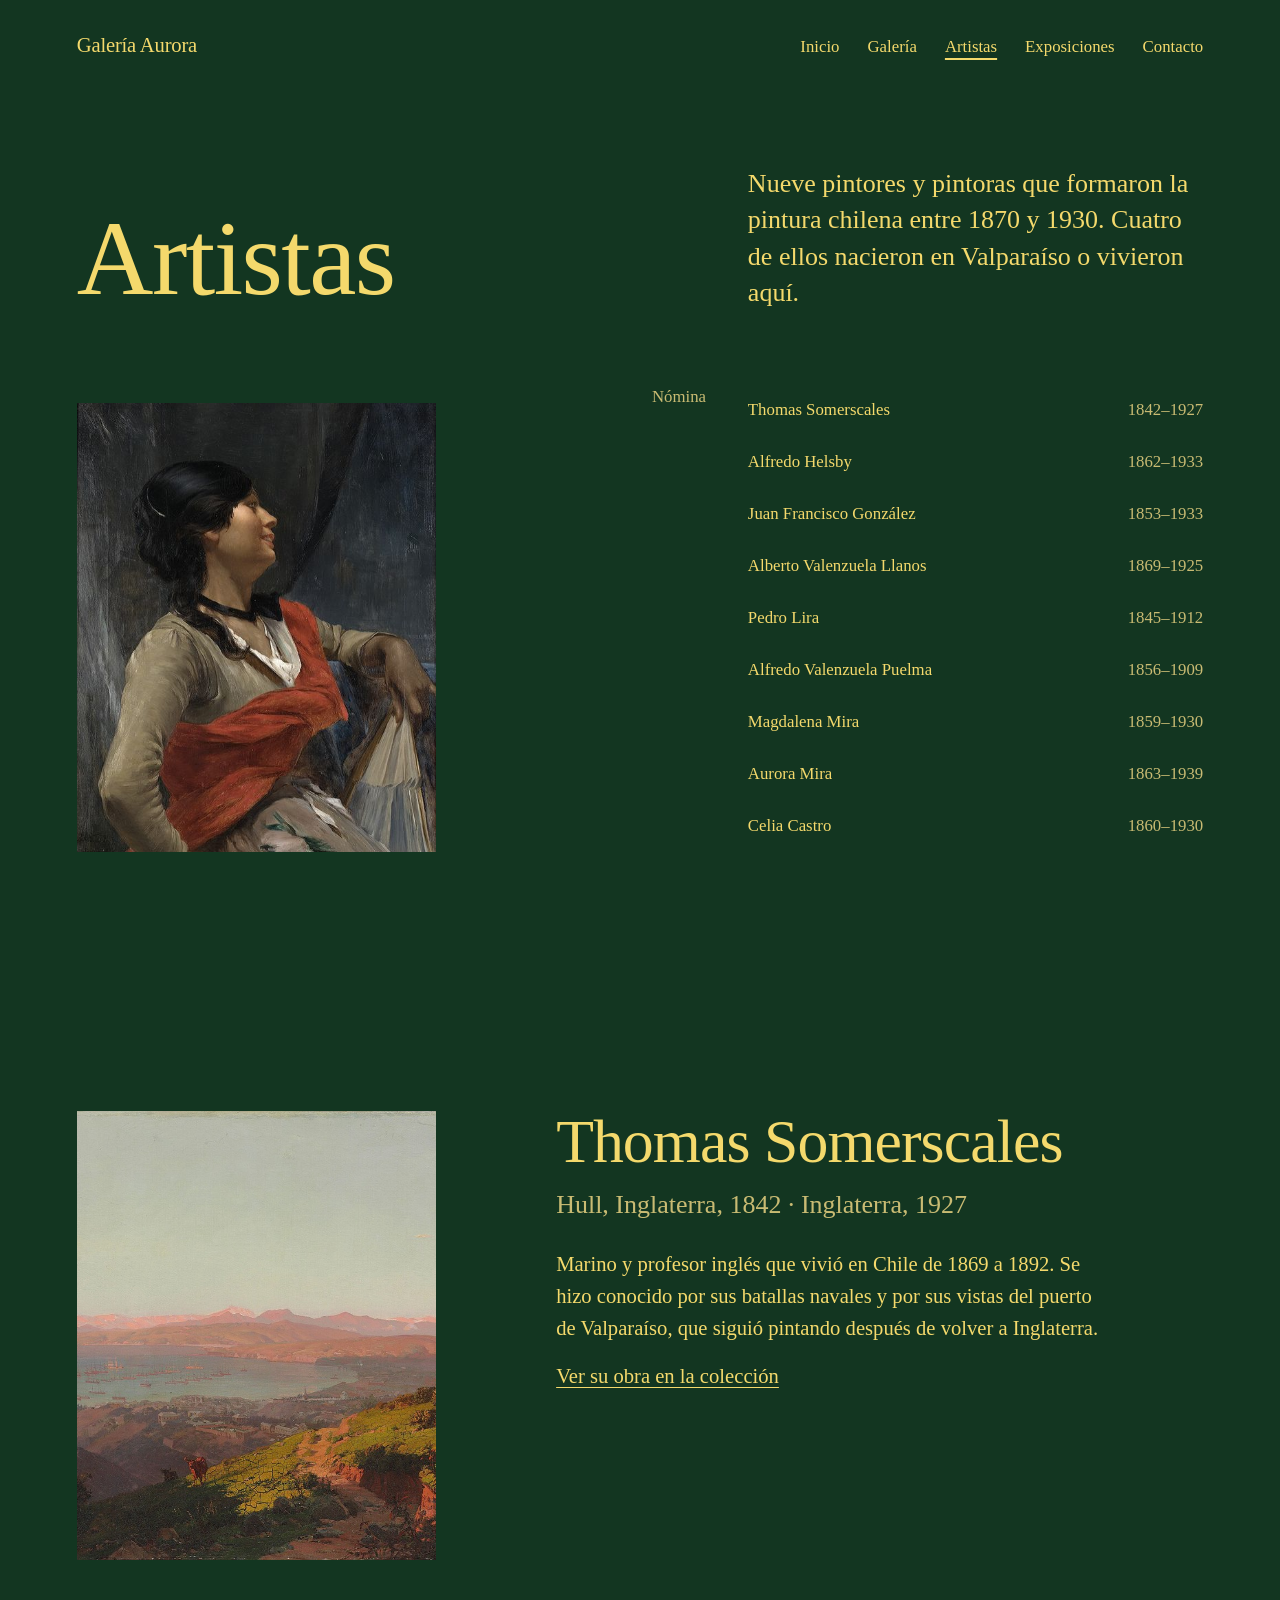
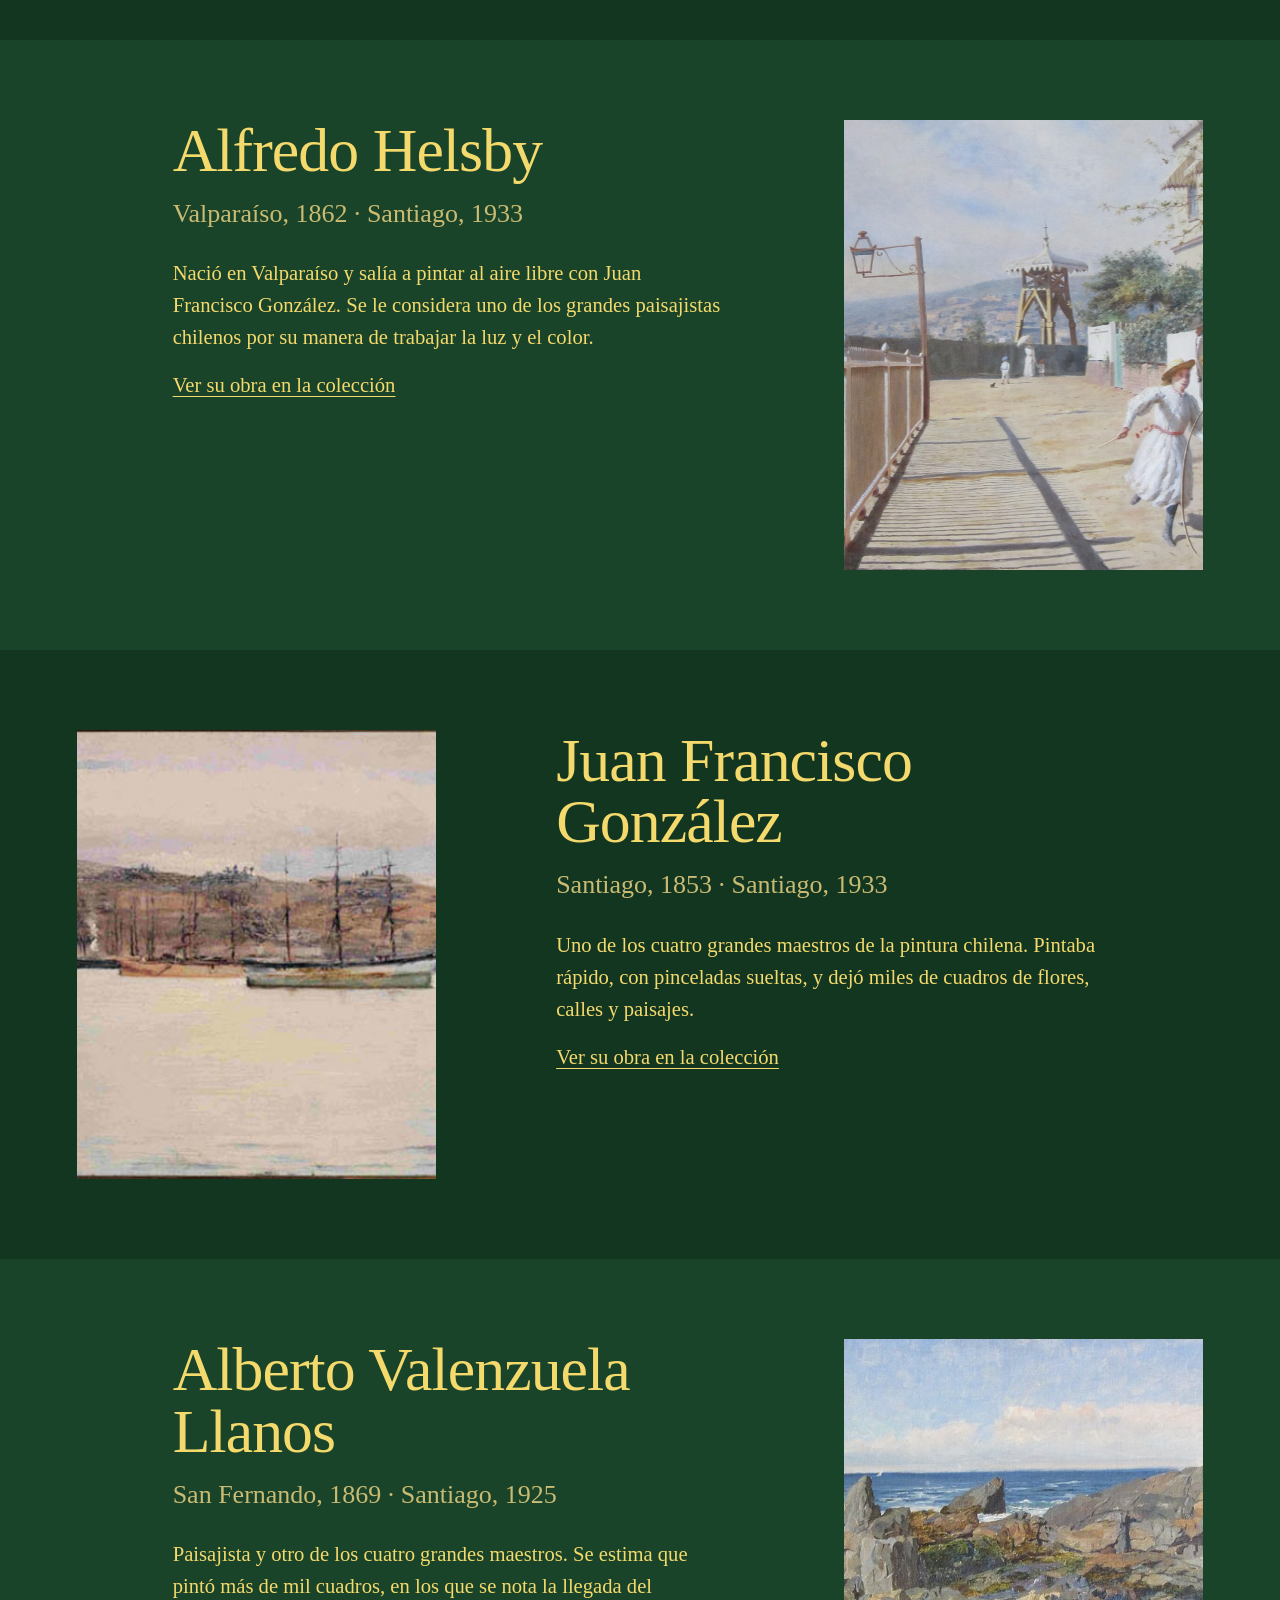
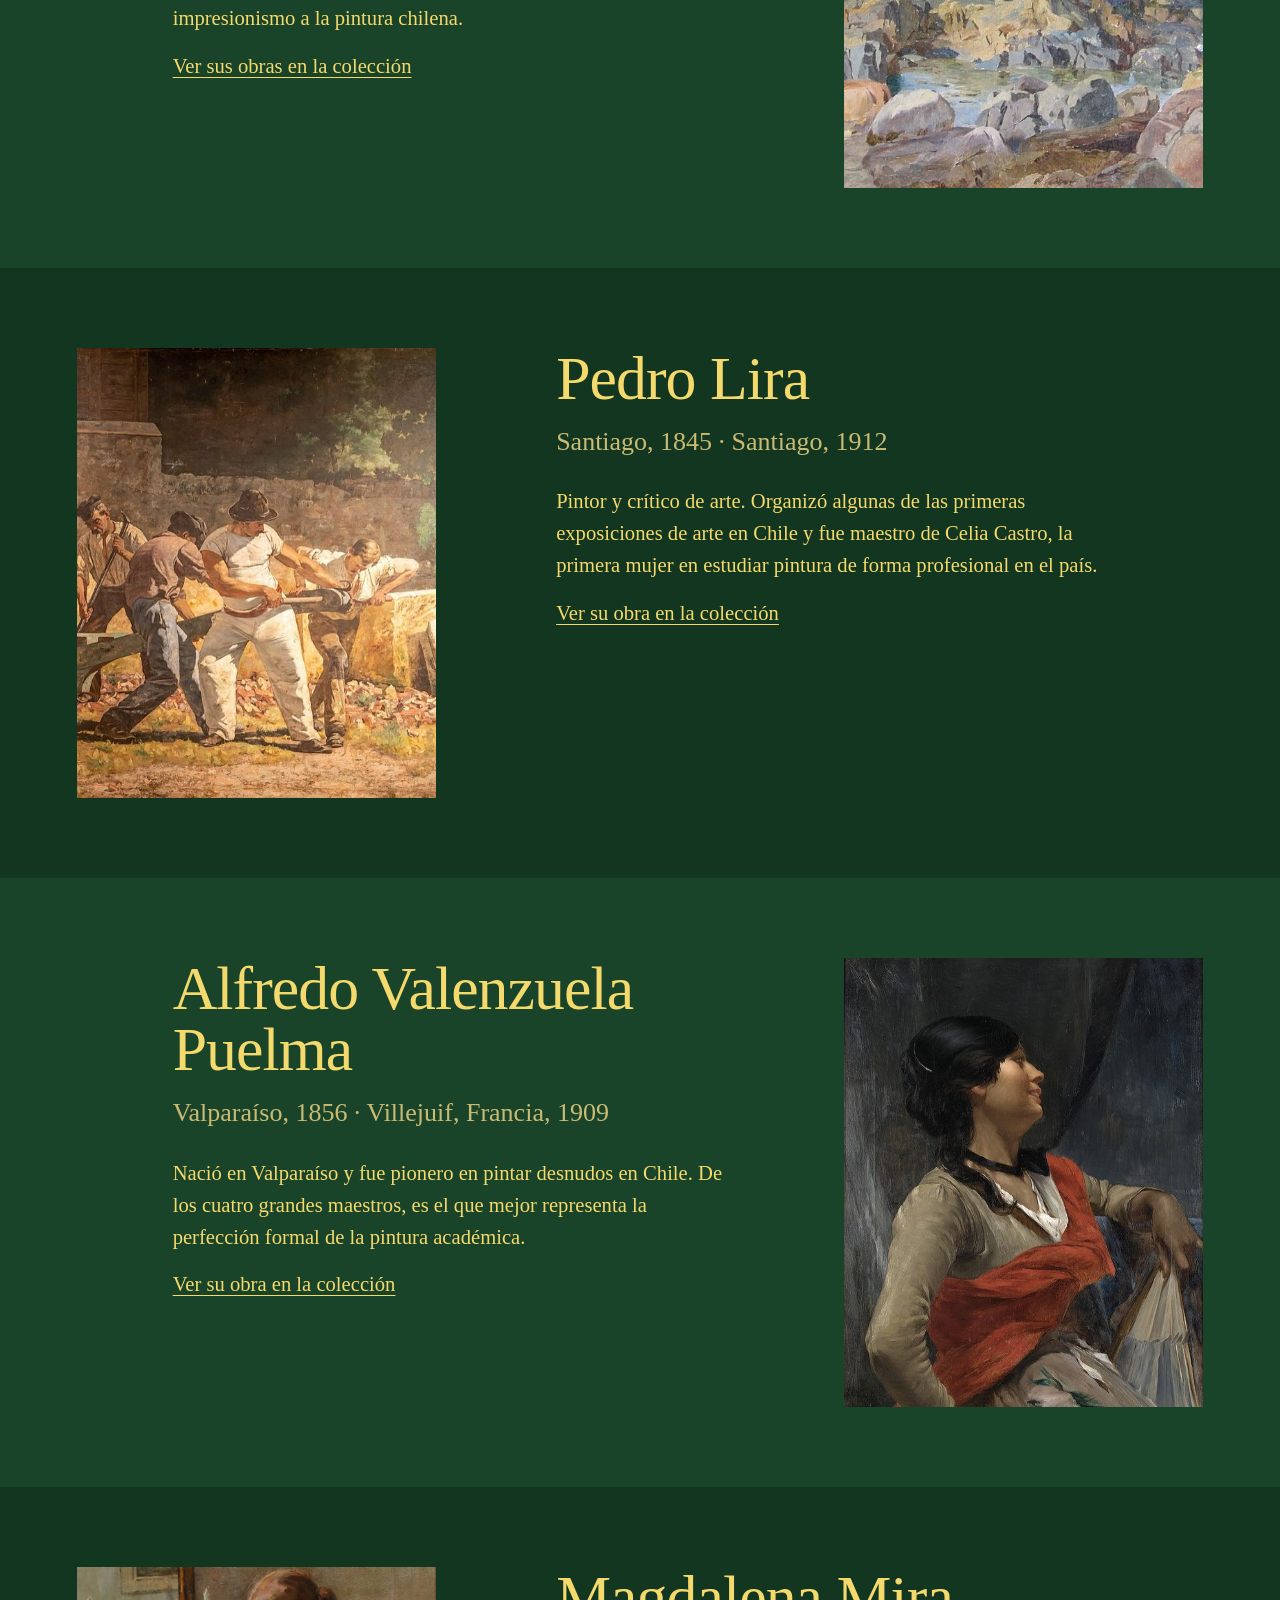
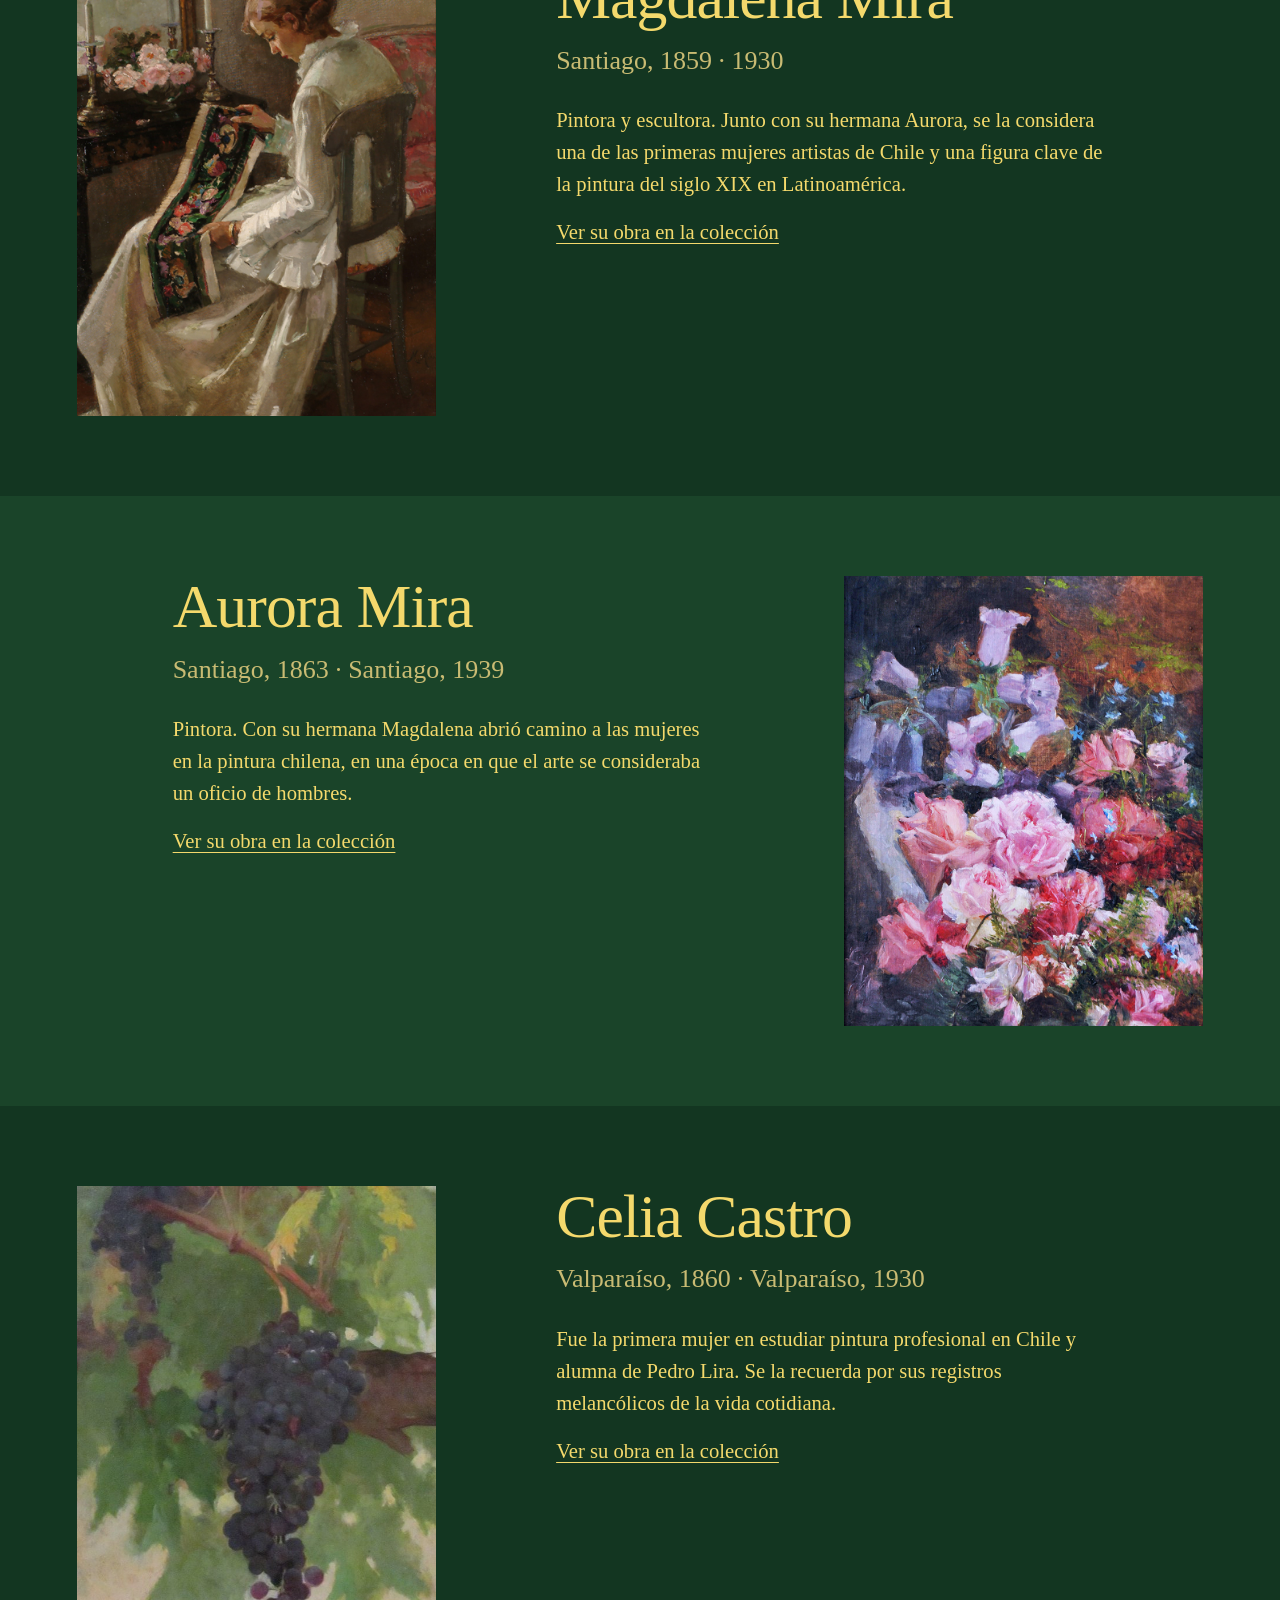
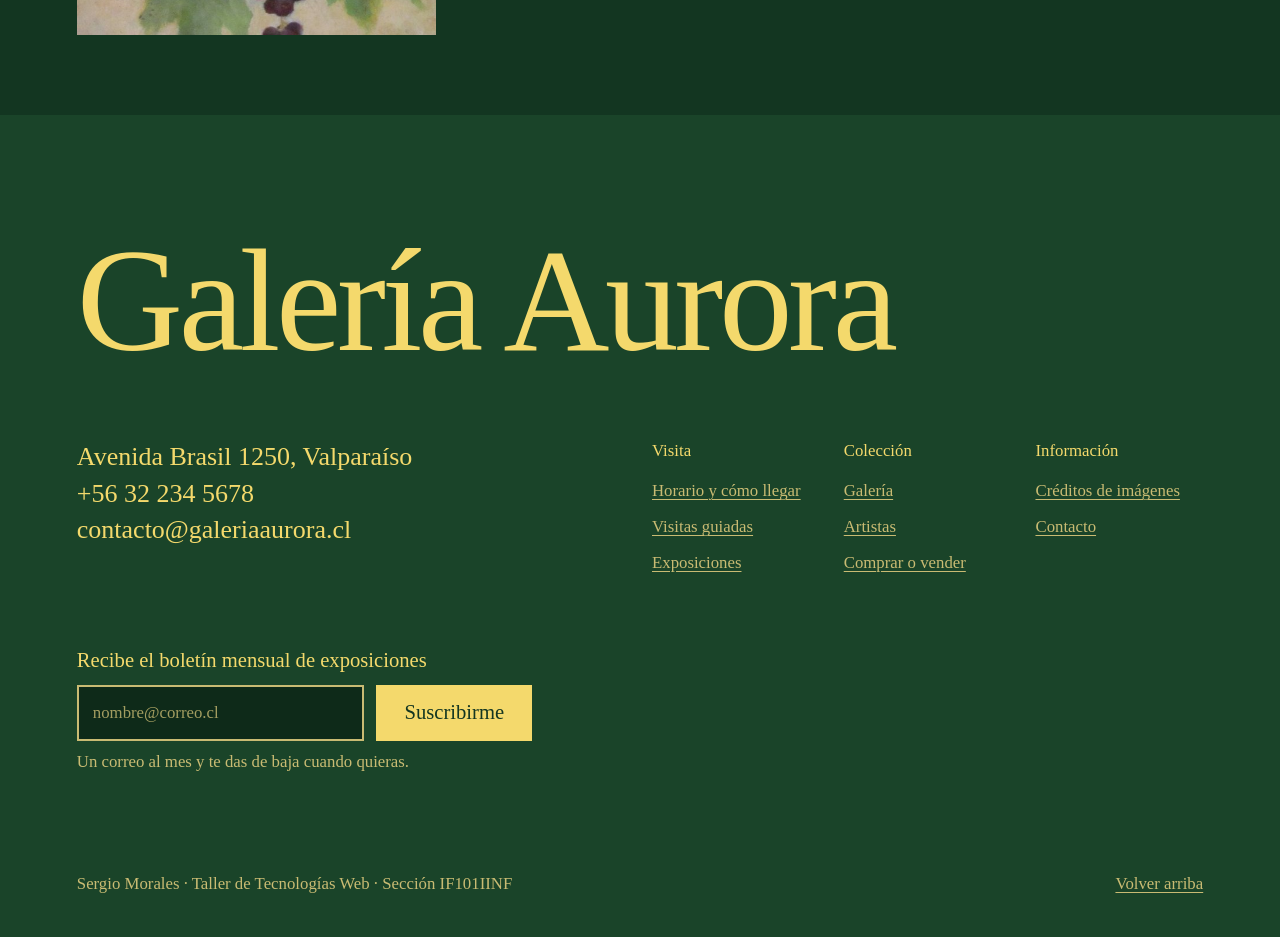
==== commit b4e184d6: "refactor: leyenda del pie con nombre, ramo y sección" ====
--- a/artistas.html
+++ b/artistas.html
@@ -190,7 +190,7 @@
       </form>
     </div>
     <div class="pie-legal">
-      <p>© 2026 Galería Aurora. Las obras reproducidas en este sitio son de dominio público.</p>
+      <p>Sergio Morales · Taller de Tecnologías Web · Sección IF101IINF</p>
       <a href="#arriba">Volver arriba</a>
     </div>
   </footer>
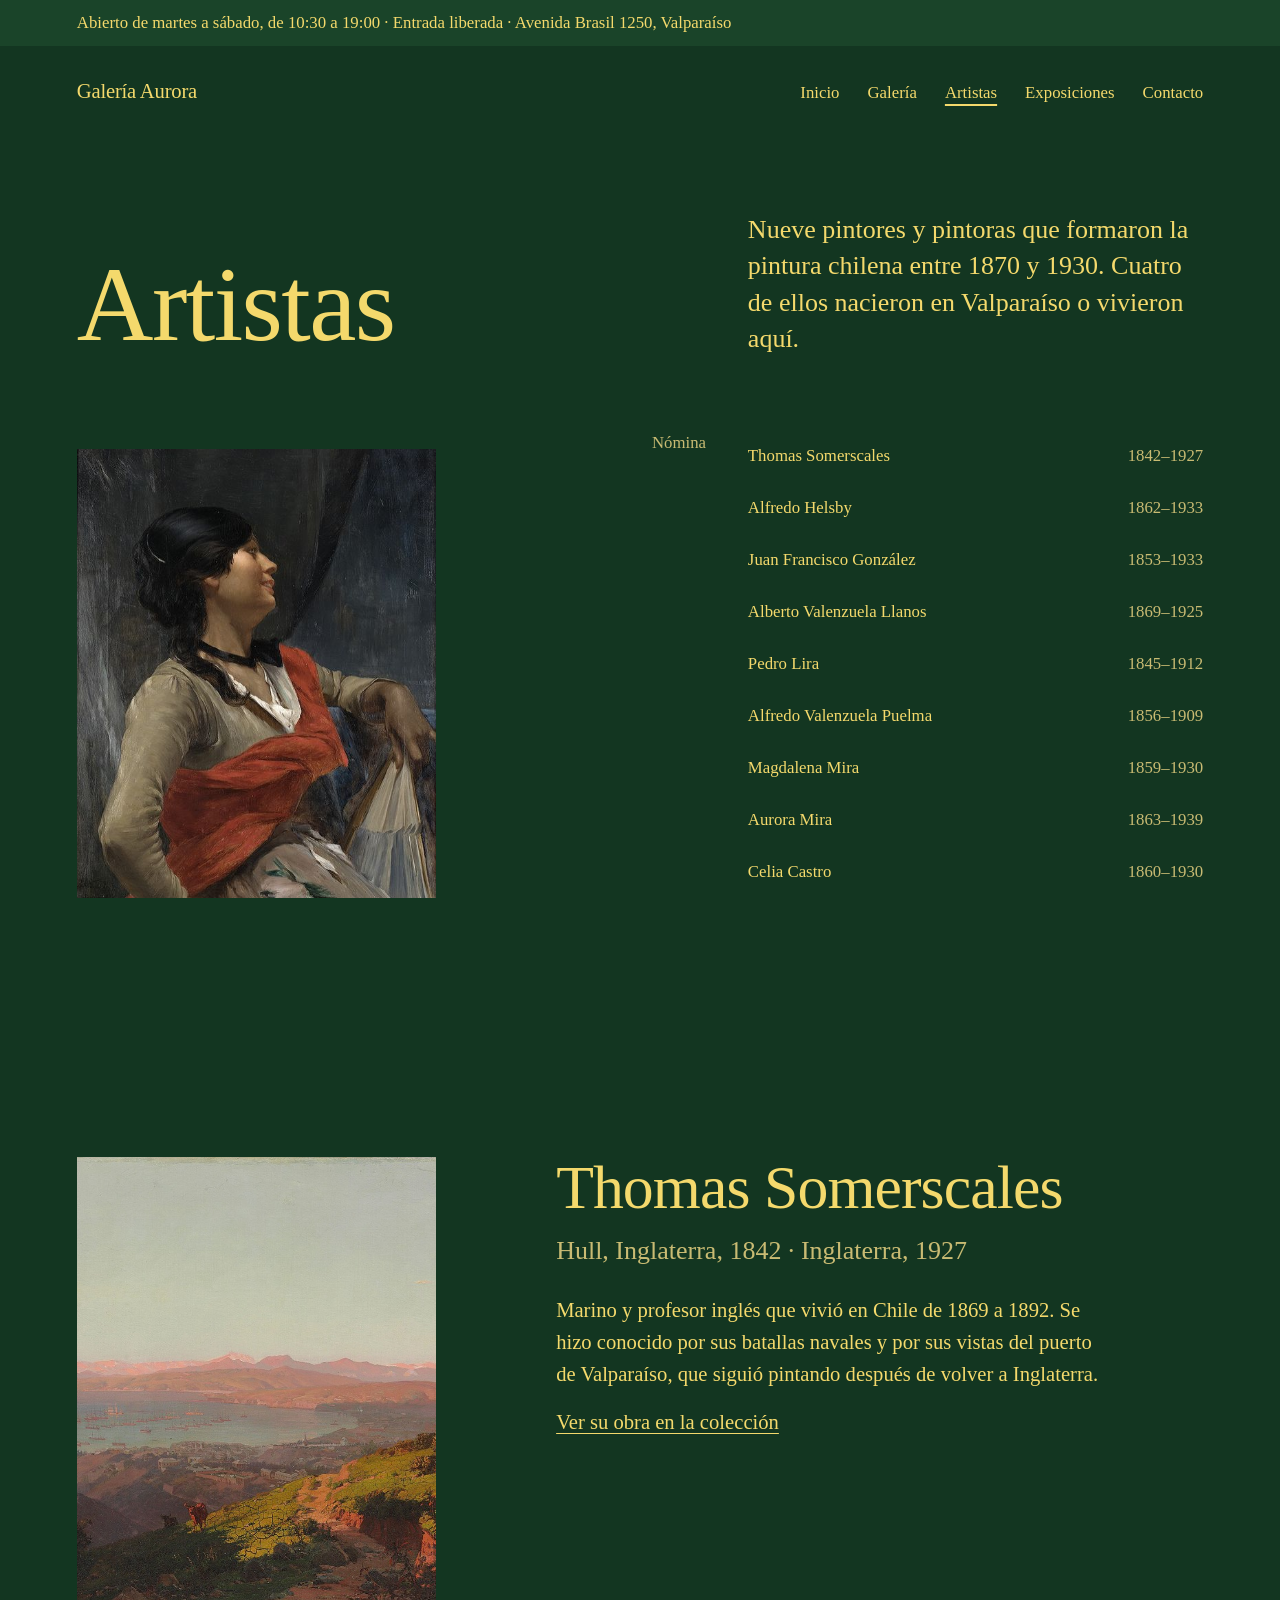
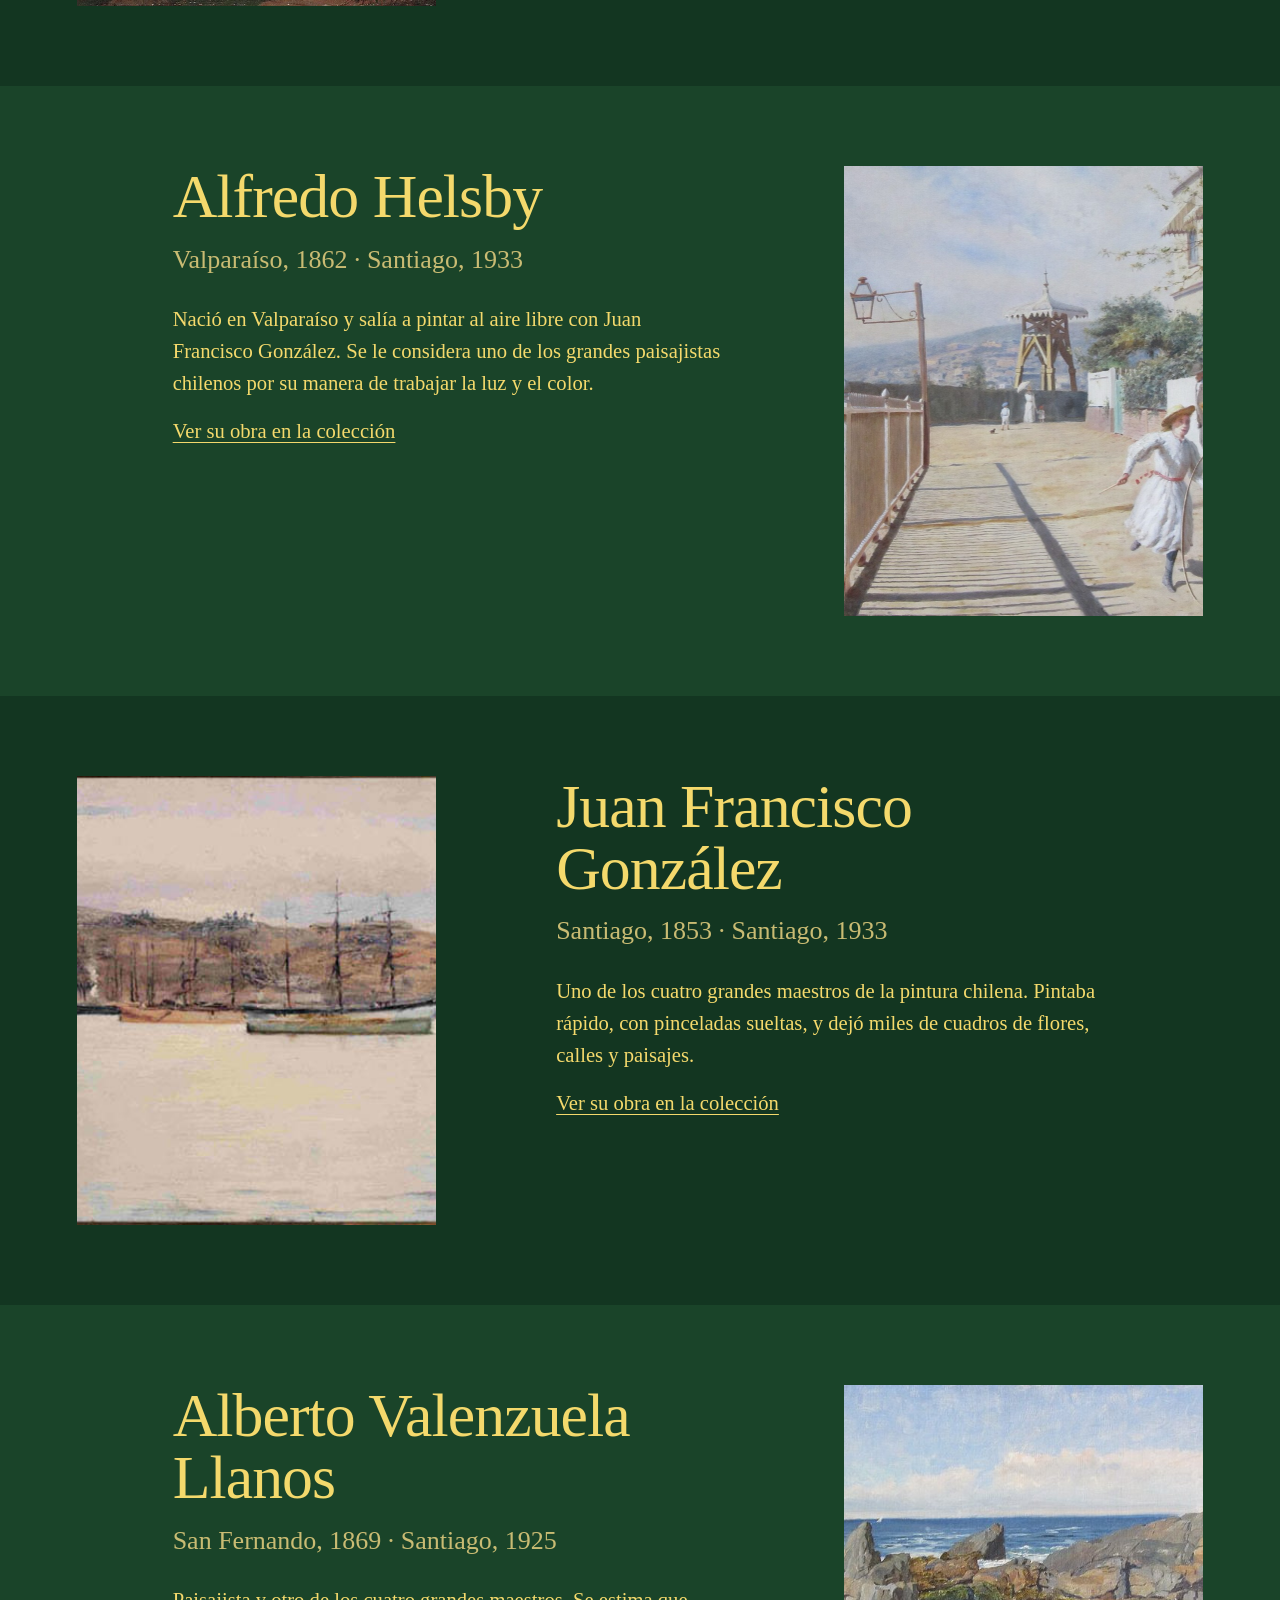
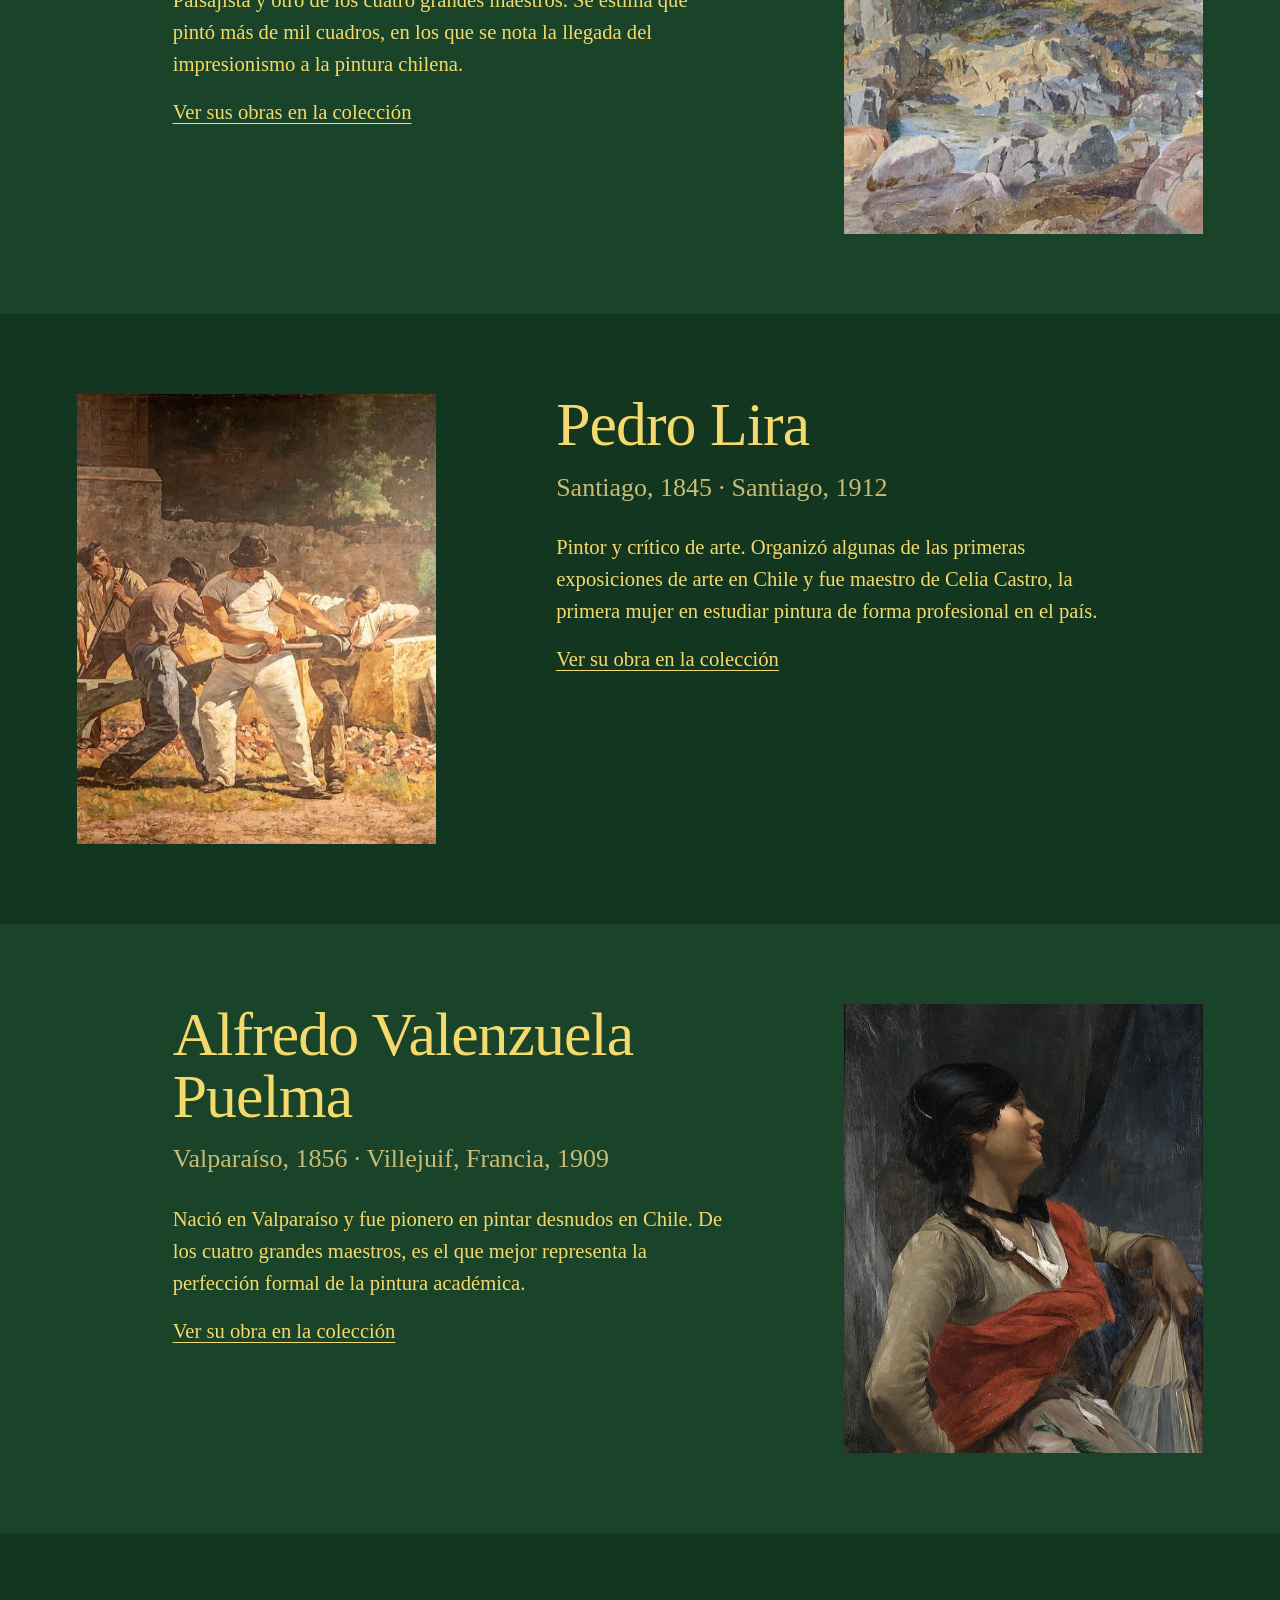
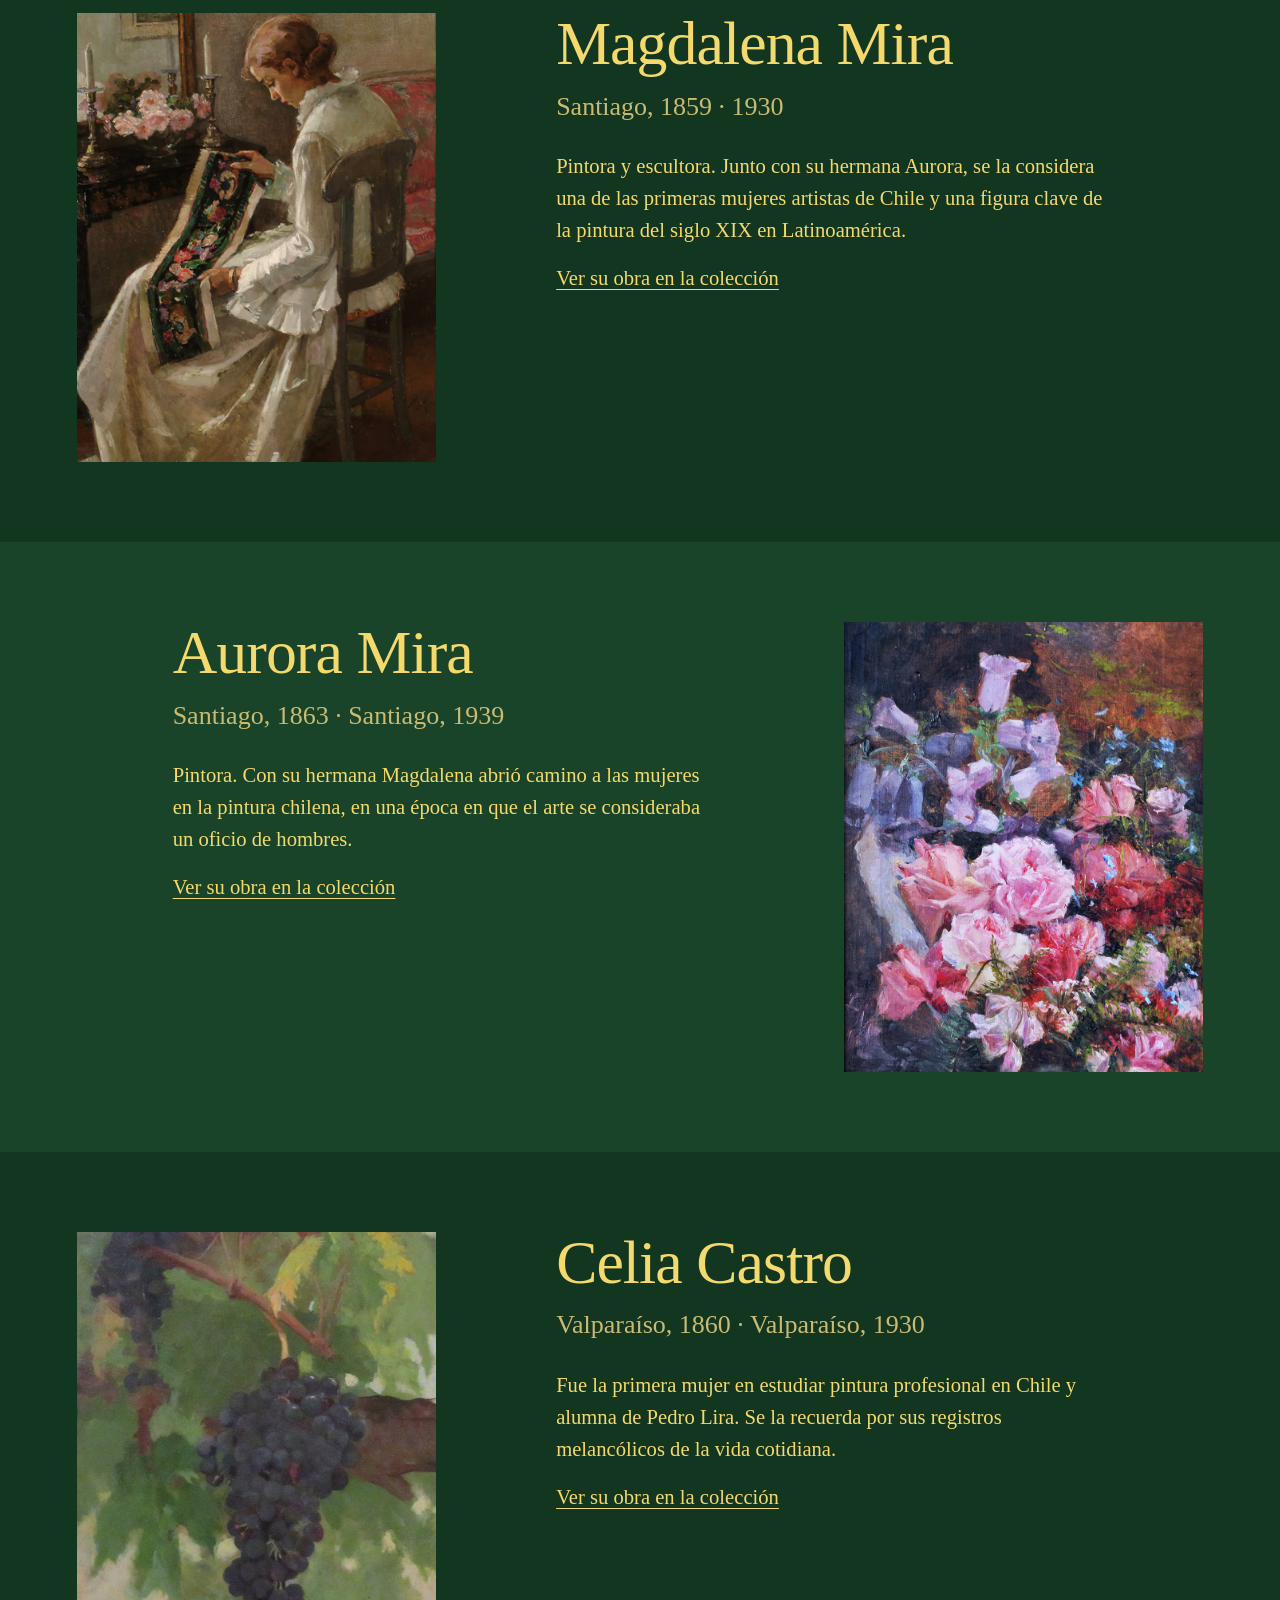
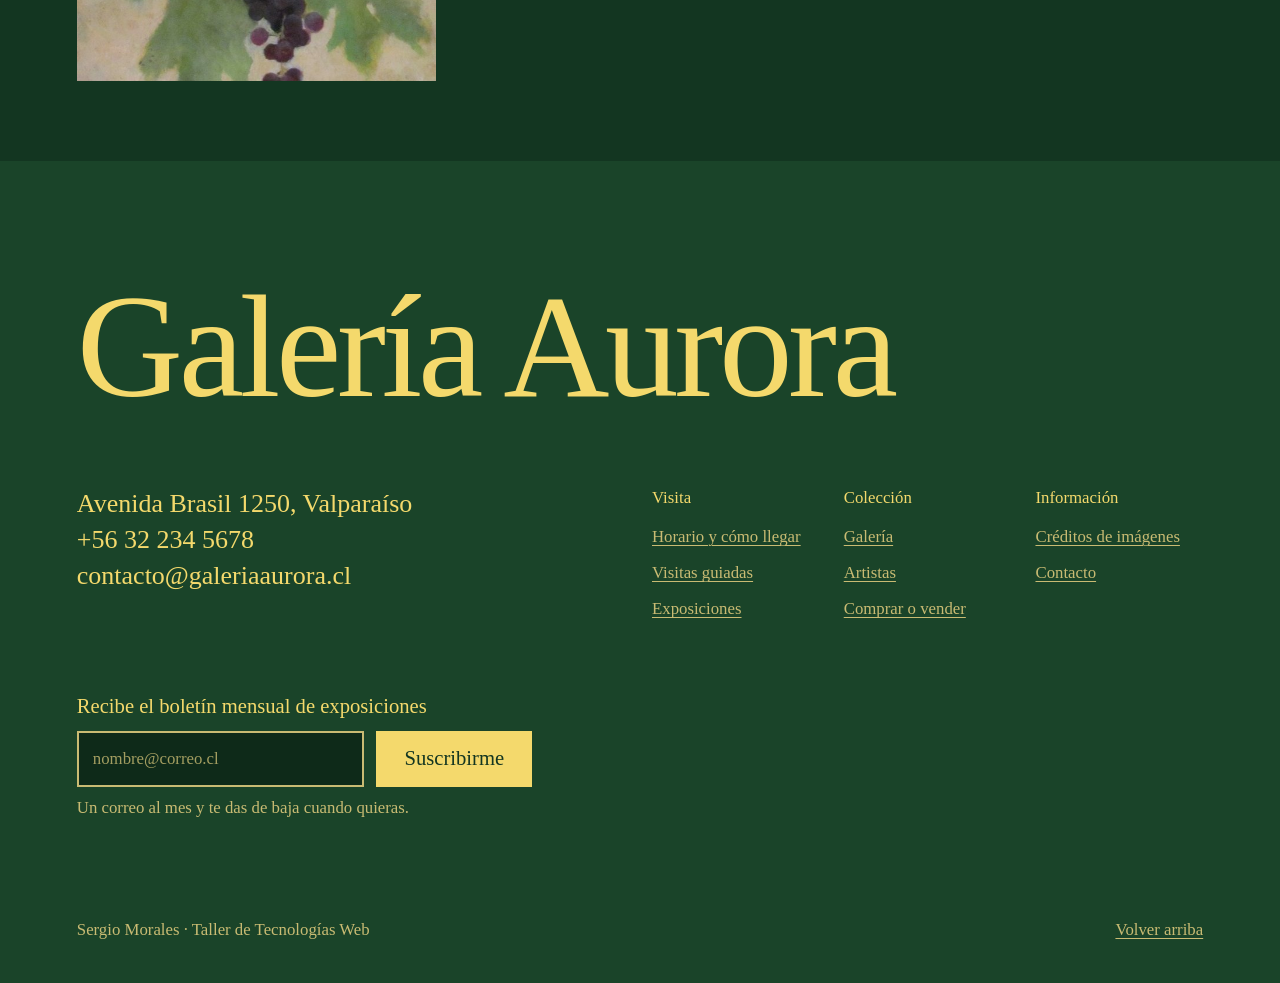
==== commit 9bf35e1f: "feat: portada con agenda, artistas y noticias" ====
--- a/artistas.html
+++ b/artistas.html
@@ -10,6 +10,8 @@
 </head>
 <body>
   <a class="saltar" href="#contenido">Saltar al contenido</a>
+
+  <p class="aviso">Abierto de martes a sábado, de 10:30 a 19:00 · Entrada liberada · Avenida Brasil 1250, Valparaíso</p>
 
   <header class="barra" id="arriba">
     <a class="marca" href="index.html">Galería Aurora</a>
@@ -190,7 +192,7 @@
       </form>
     </div>
     <div class="pie-legal">
-      <p>Sergio Morales · Taller de Tecnologías Web · Sección IF101IINF</p>
+      <p>Sergio Morales · Taller de Tecnologías Web</p>
       <a href="#arriba">Volver arriba</a>
     </div>
   </footer>
--- a/css/estilos.css
+++ b/css/estilos.css
@@ -204,7 +204,7 @@
 
 /* ---------- Portada de inicio ---------- */
 .portada {
-  min-height: calc(100svh - 90px);
+  min-height: calc(100svh - 130px);
   grid-template-rows: auto auto 1fr;
   align-content: start;
   padding-top: 2vh;
@@ -390,13 +390,13 @@
   line-height: 1.2;
 }
 
-/* ---------- Lista de servicios ---------- */
-.servicios {
+/* ---------- Noticias ---------- */
+.noticias {
   padding-top: var(--section);
   align-items: end;
 }
 
-.servicios h2 {
+.noticias h2 {
   grid-column: 1 / 13;
   font-size: var(--step-head);
   line-height: 0.98;
@@ -405,7 +405,7 @@
   margin-bottom: 96px;
 }
 
-.servicios-foto {
+.noticias-foto {
   grid-column: 1 / 5;
   grid-row: 2;
   width: 22vw;
@@ -413,13 +413,6 @@
   object-fit: cover;
 }
 
-.servicios-rotulo {
-  grid-column: 7 / 8;
-  grid-row: 2;
-  align-self: start;
-  font-size: var(--step-small);
-  color: var(--muted);
-}
 
 .filas {
   grid-column: 8 / 13;
@@ -431,7 +424,7 @@
 
 .filas li {
   display: grid;
-  grid-template-columns: 30% 1fr auto;
+  grid-template-columns: 30% minmax(0, 1fr) auto;
   gap: 16px;
   padding-block: 13px;
 }
@@ -446,6 +439,10 @@
 
 .filas .valor {
   text-align: right;
+}
+
+.noticias .filas {
+  grid-column: 6 / 13;
 }
 
 /* ---------- Visita ---------- */
@@ -795,7 +792,7 @@
   margin-top: 16px;
 }
 
-.expo-proxima figure:nth-of-type(1) { grid-column: 7 / 9; }
+.expo-proxima figure:nth-of-type(1) { grid-column: 6 / 9; }
 .expo-proxima figure:nth-of-type(2) { grid-column: 9 / 11; margin-top: 30%; }
 .expo-proxima figure:nth-of-type(3) { grid-column: 11 / 13; margin-top: 60%; }
 
@@ -1130,6 +1127,93 @@
   color: var(--muted);
 }
 
+
+/* ---------- Franja de horario ---------- */
+.aviso {
+  margin: 0;
+  padding: 10px var(--margin);
+  background: var(--surface);
+  font-size: var(--step-small);
+}
+
+/* texto solo para lectores de pantalla, no es una línea divisoria */
+.oculto {
+  position: absolute;
+  width: 1px;
+  height: 1px; /* taste-skill-ignore */
+  overflow: hidden;
+  clip-path: inset(50%);
+  white-space: nowrap;
+}
+
+/* ---------- Agenda próxima ---------- */
+.agenda-franja {
+  margin-top: 72px;
+  padding-block: 40px;
+  background: var(--surface);
+}
+
+.agenda-franja ul {
+  padding-block: 0;
+  margin: 0;
+  list-style: none;
+}
+
+.agenda-franja li {
+  grid-column: span 4;
+}
+
+.agenda-fecha {
+  font-size: var(--step-small);
+  color: var(--muted);
+  margin-bottom: 4px;
+}
+
+.agenda-franja li p:last-child {
+  font-size: var(--step-lead);
+  line-height: 1.25;
+}
+
+/* ---------- Próxima exposición en inicio ---------- */
+.en-sala + .expo-proxima {
+  margin-top: var(--section);
+}
+
+/* ---------- Muro de nombres de artistas ---------- */
+.muro-nombres {
+  padding: var(--section) var(--margin) 0;
+}
+
+.muro-nombres h2 {
+  font-size: var(--step-lead);
+  font-weight: 400;
+  color: var(--muted);
+  margin-bottom: 32px;
+}
+
+.muro-nombres ul {
+  display: flex;
+  flex-wrap: wrap;
+  gap: 0.15em 1.1em;
+  padding: 0;
+  list-style: none;
+  font-size: var(--step-head);
+  font-weight: 300;
+  line-height: 1.1;
+  letter-spacing: -0.015em;
+}
+
+
+.muro-nombres a {
+  text-decoration: none;
+}
+
+.muro-nombres a:hover {
+  text-decoration: underline;
+  text-decoration-thickness: 2px;
+  opacity: 1;
+}
+
 /* ---------- Movimiento (sin JavaScript) ---------- */
 @media (prefers-reduced-motion: no-preference) {
   .linea > span {
@@ -1251,6 +1335,10 @@
     padding-block: 16px;
   }
 
+  .agenda-franja li + li {
+    margin-top: 20px;
+  }
+
   .barra ul {
     gap: 0 20px;
   }
@@ -1321,14 +1409,13 @@
     font-size: var(--step-small);
   }
 
-  .servicios h2,
+  .noticias h2,
   .agenda h2 {
     font-size: 10vw;
     text-indent: 0;
     margin-bottom: 40px;
   }
 
-  .servicios-rotulo,
   .nomina-rotulo {
     display: none;
   }
@@ -1341,7 +1428,7 @@
     grid-column: 1 / -1;
   }
 
-  .servicios-foto {
+  .noticias-foto {
     width: 60%;
     justify-self: end;
     margin-top: 40px;
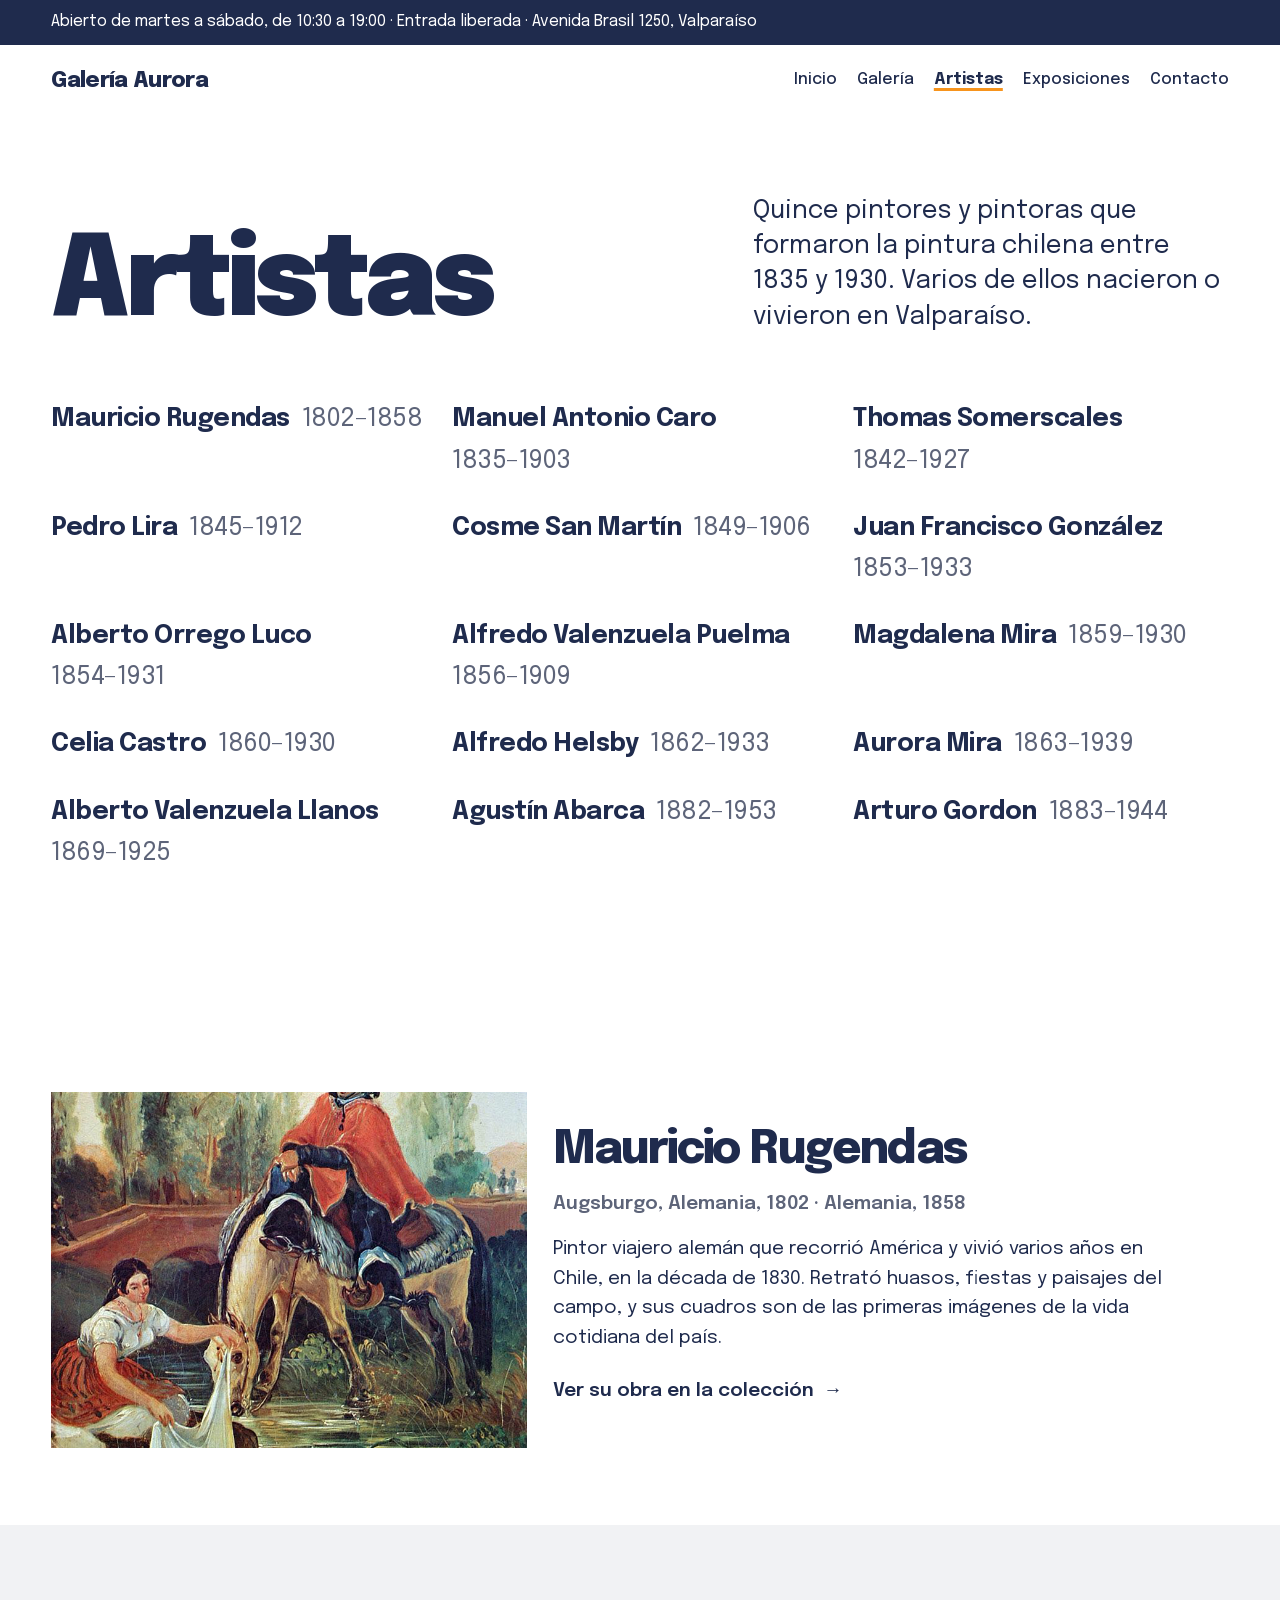
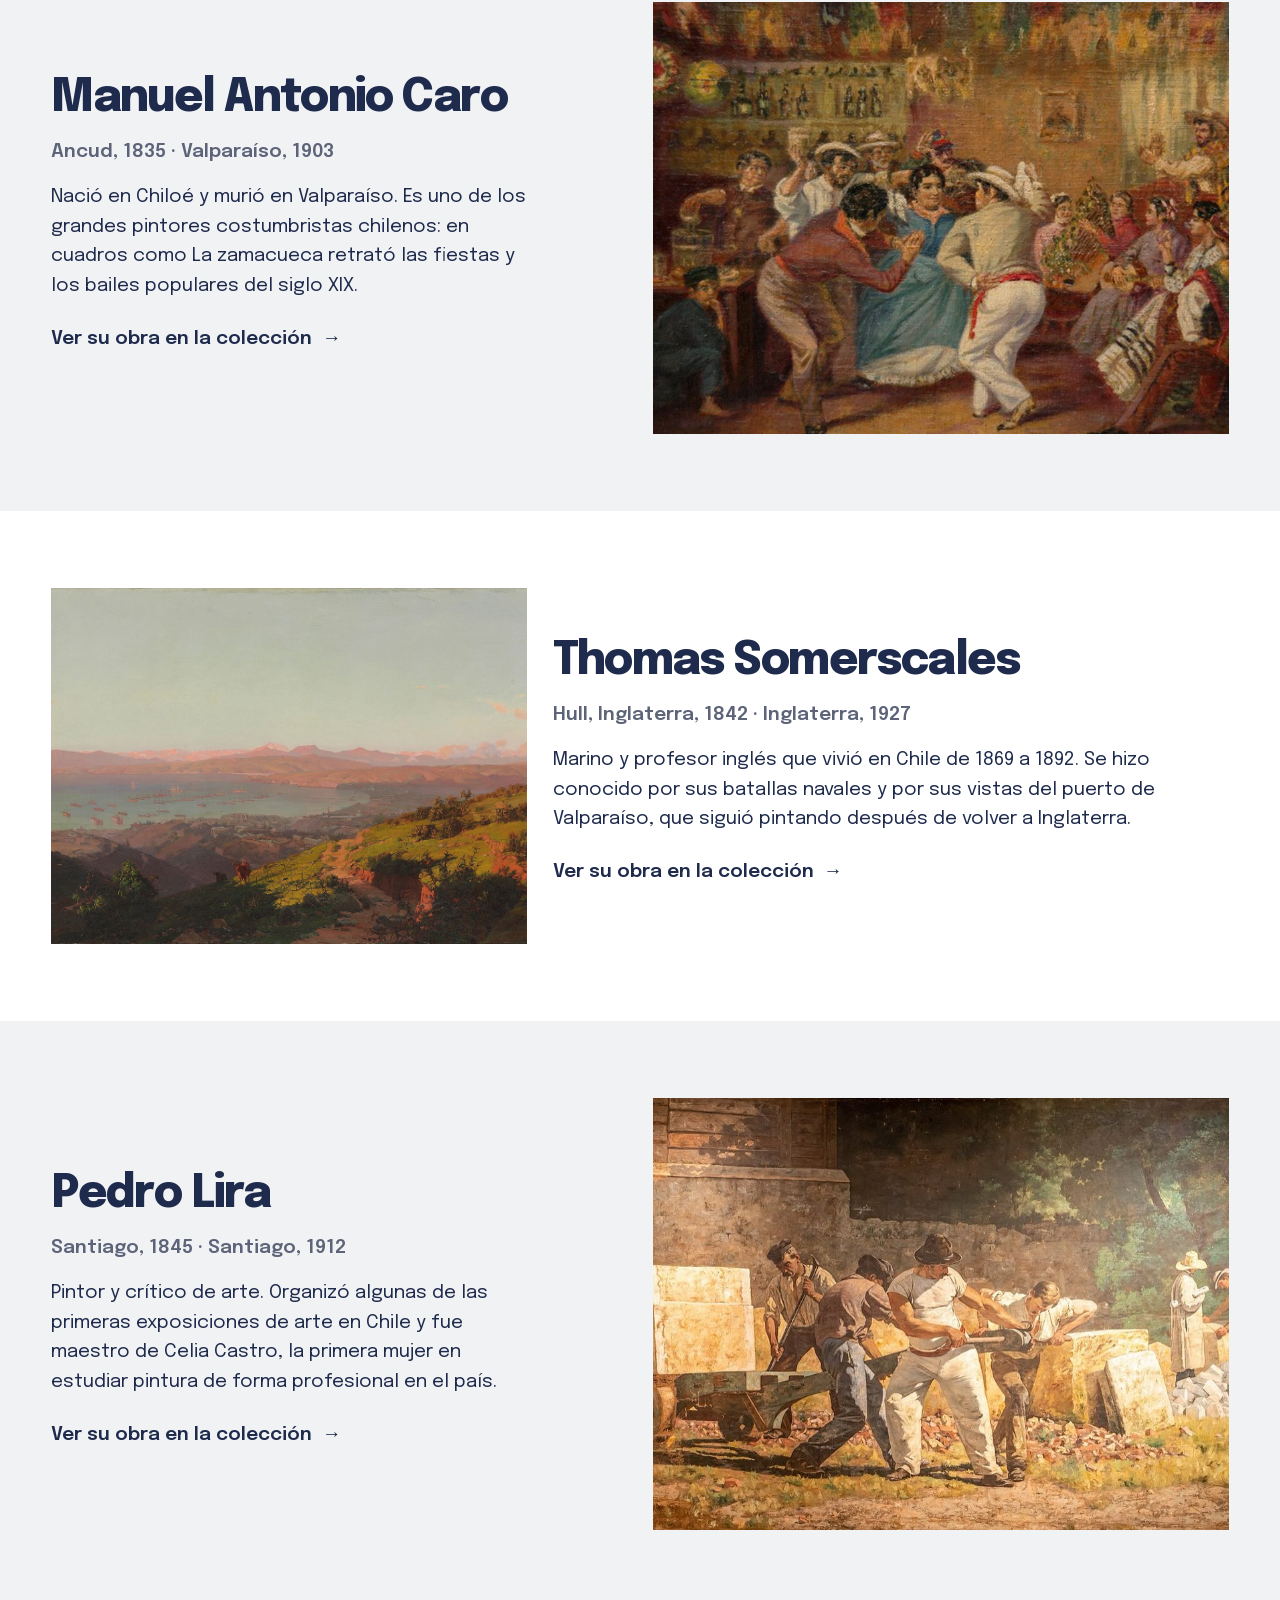
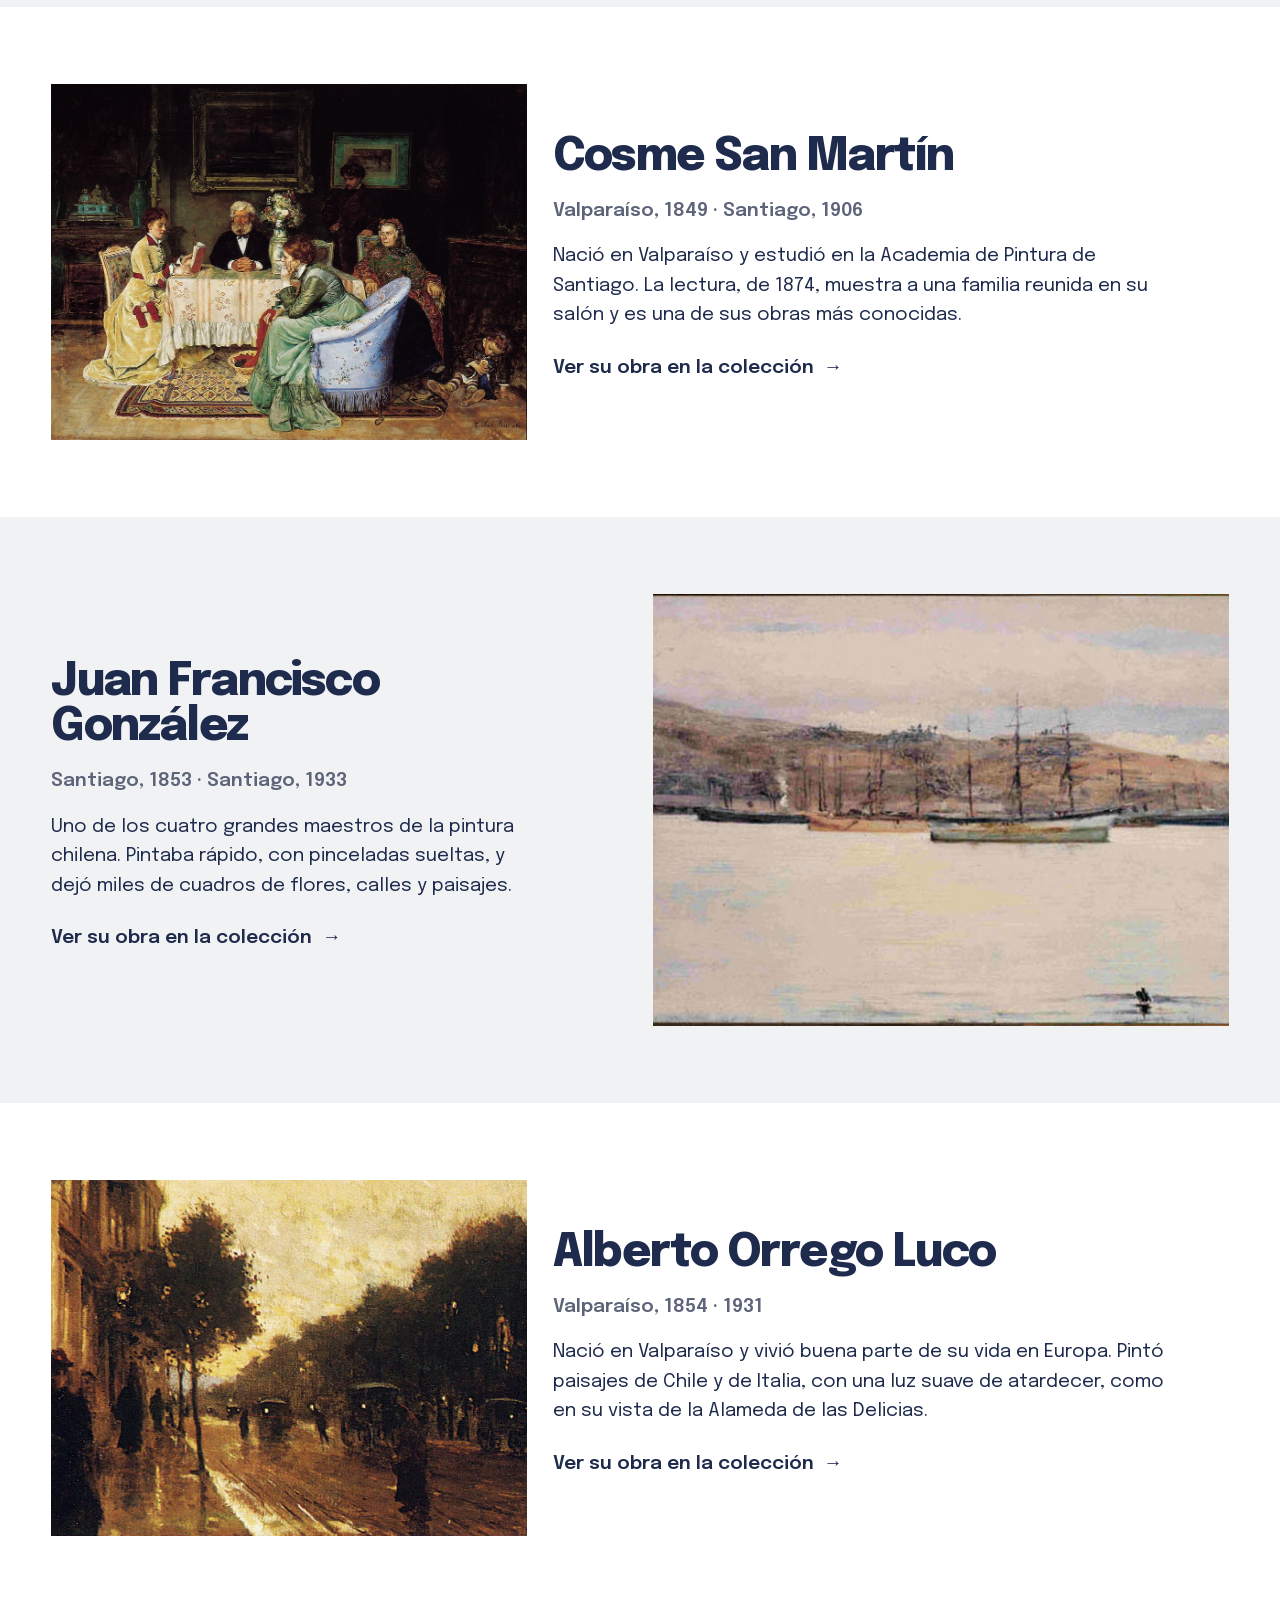
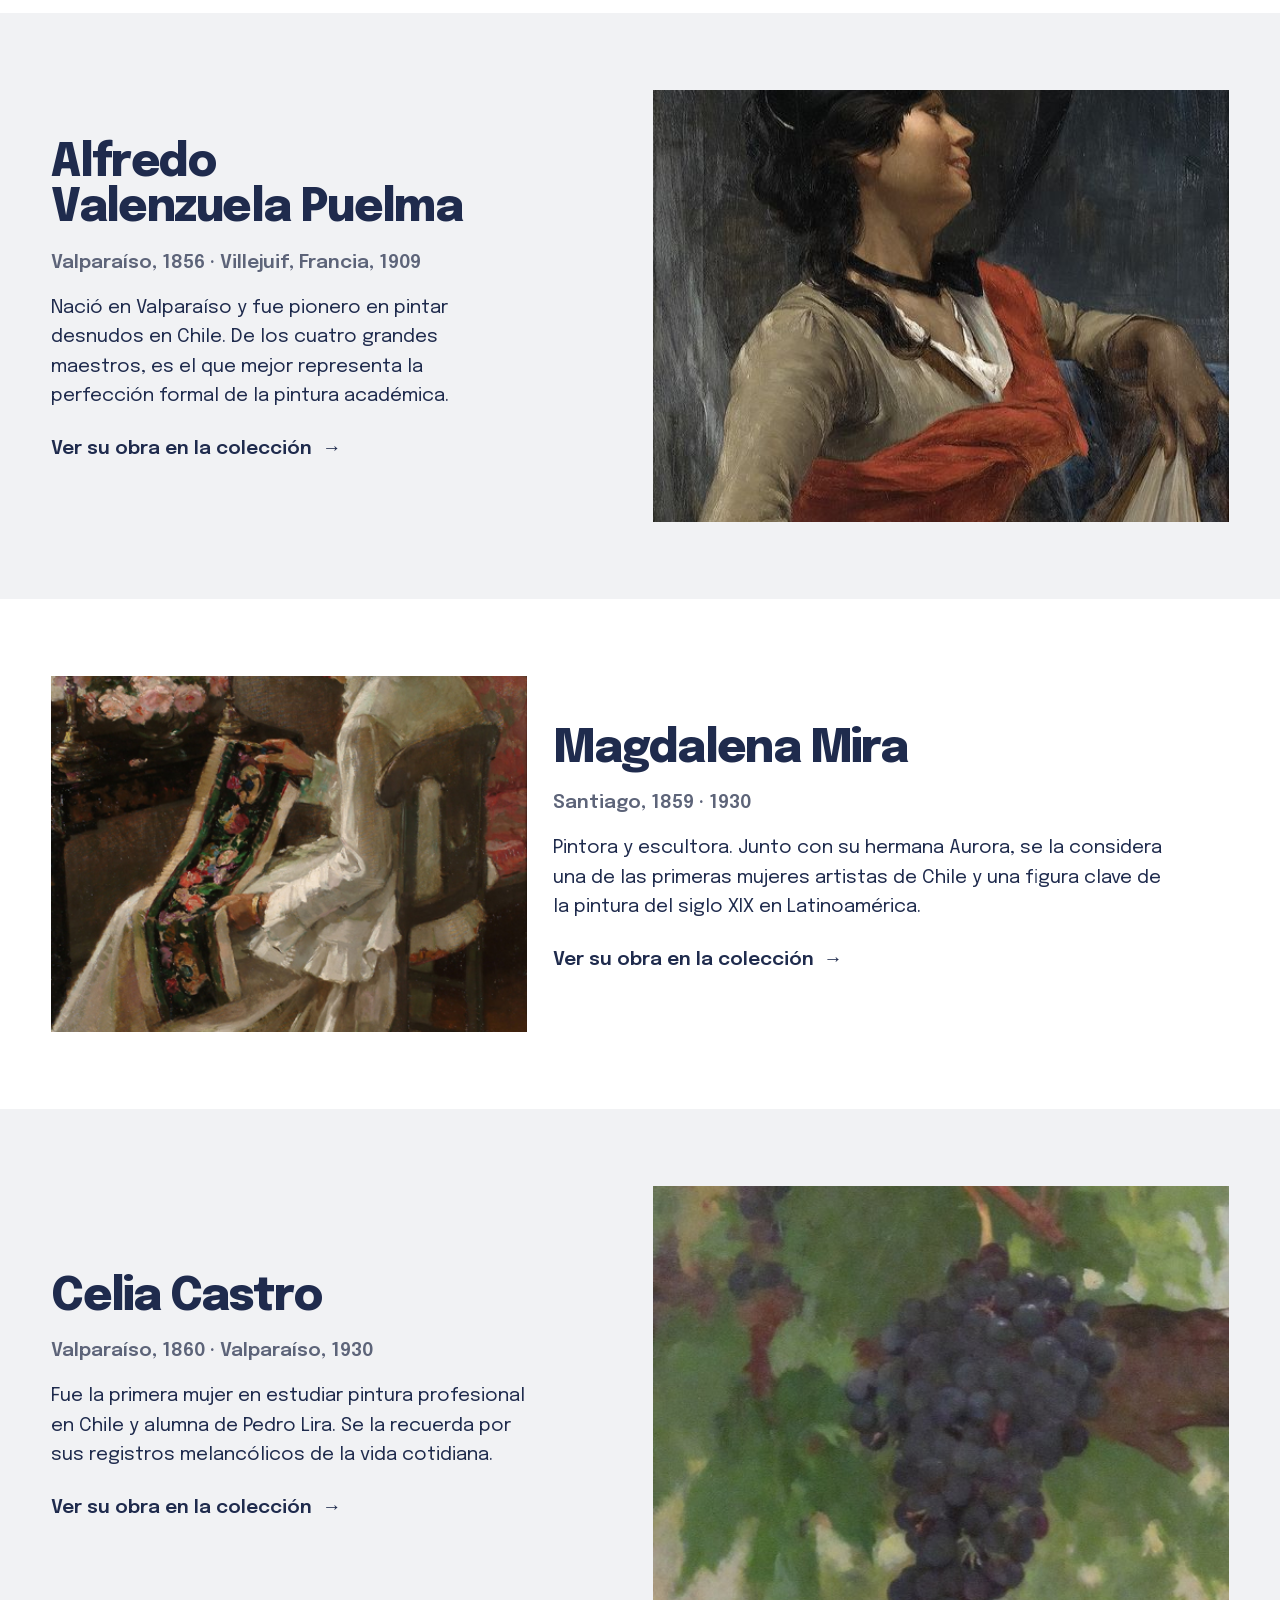
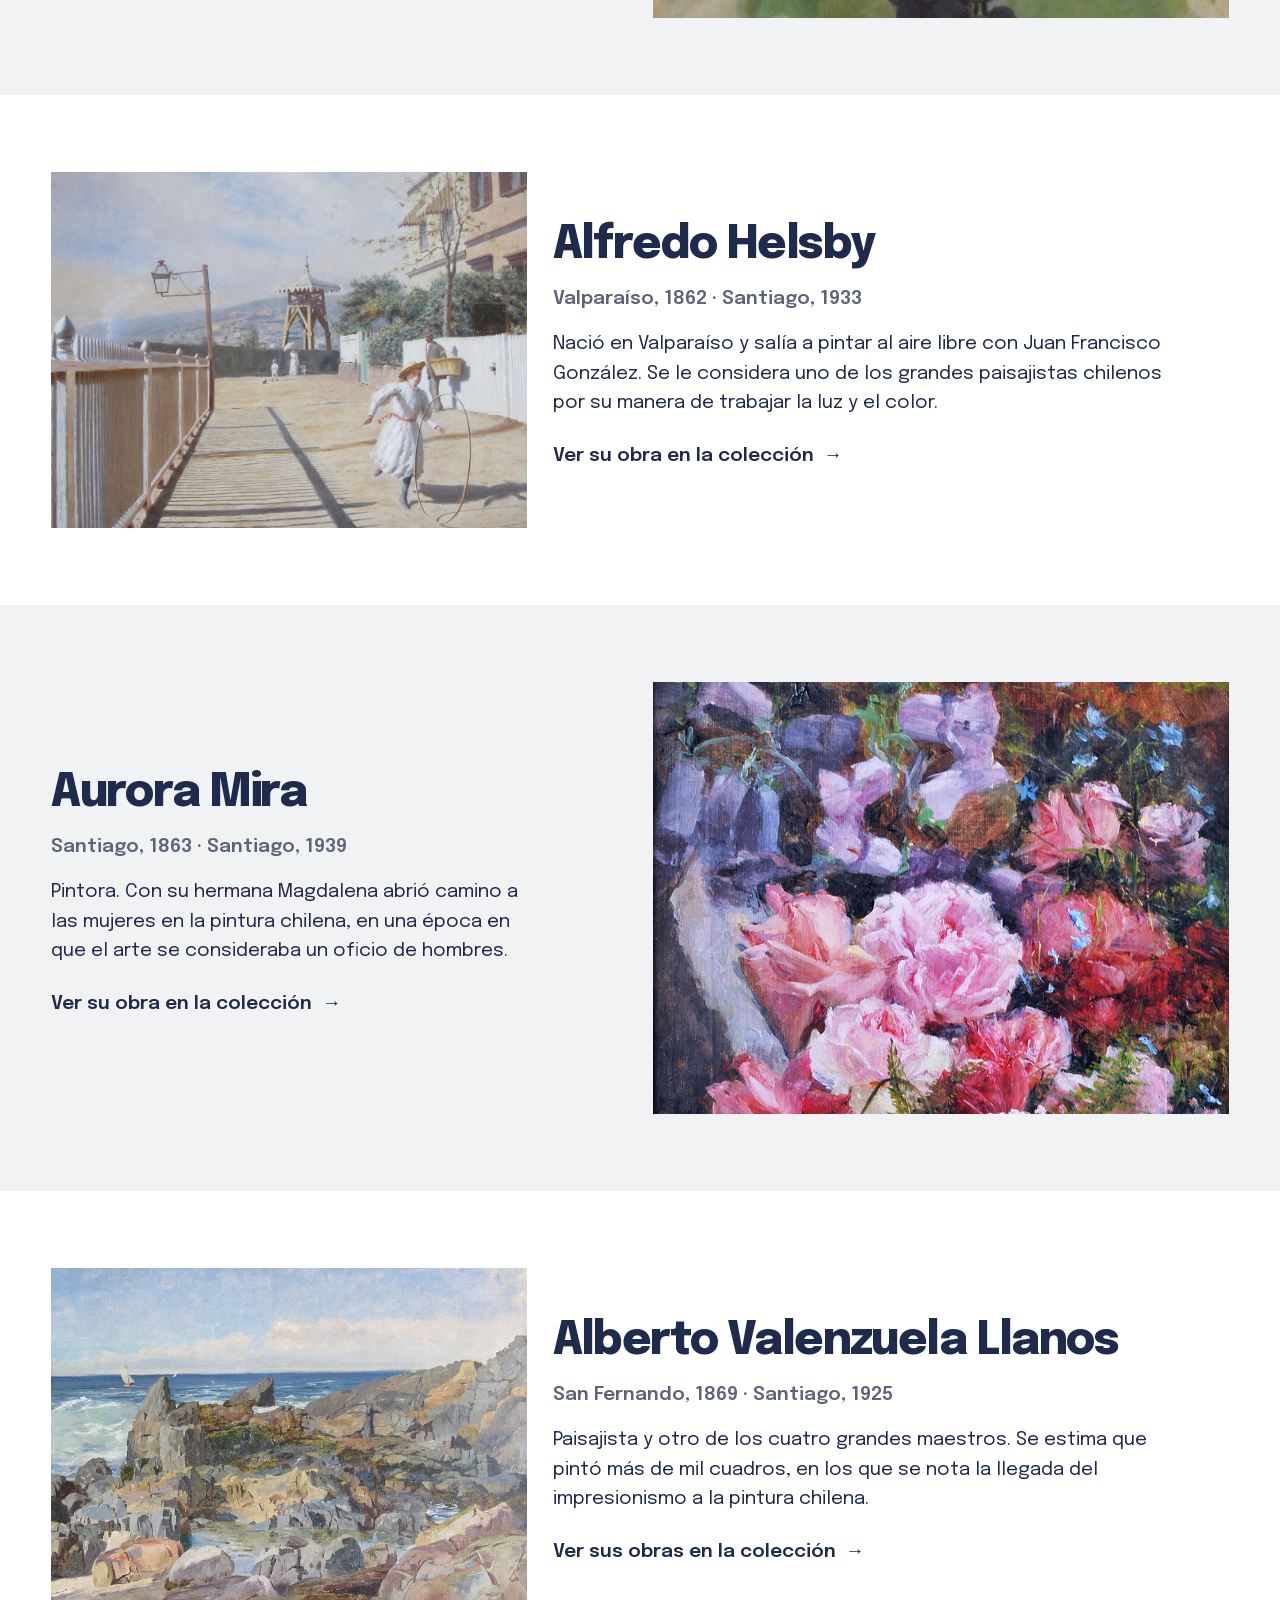
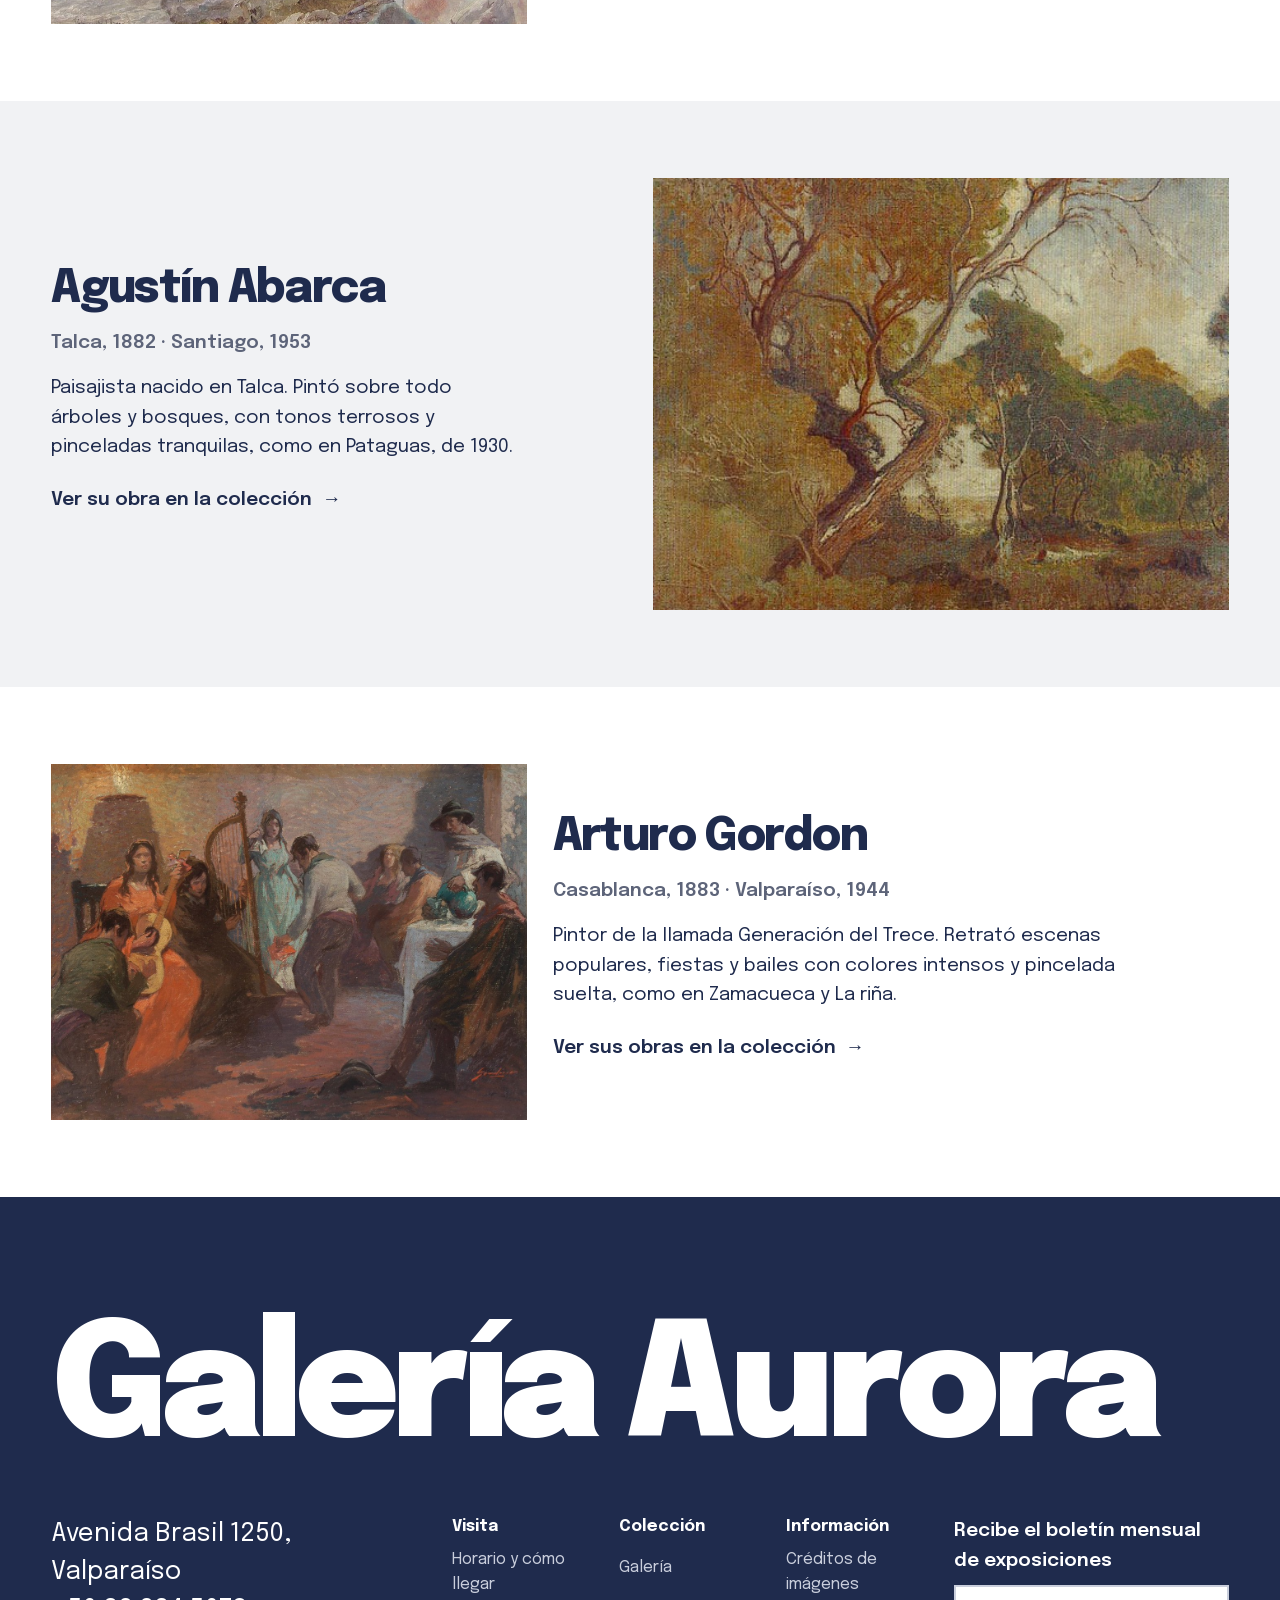
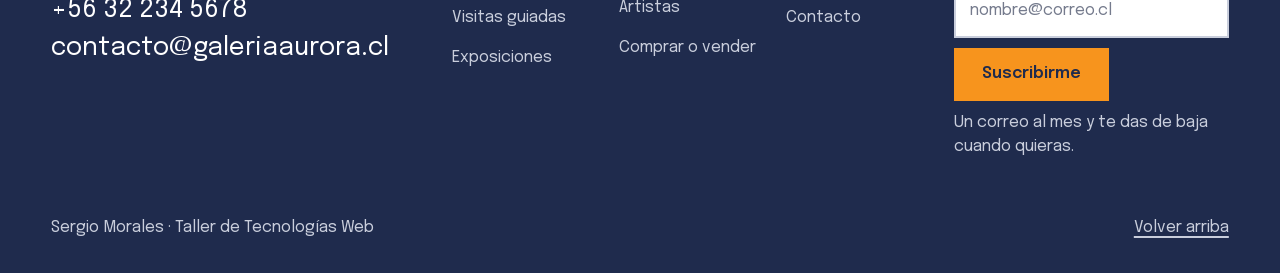
==== commit c97b9311: "feat: rediseño visual y galería con filtros" ====
--- a/artistas.html
+++ b/artistas.html
@@ -3,9 +3,9 @@
 <head>
   <meta charset="UTF-8">
   <meta name="viewport" content="width=device-width, initial-scale=1.0">
-  <meta name="description" content="Biografías de los nueve artistas chilenos de la colección de Galería Aurora, en Valparaíso.">
+  <meta name="description" content="Biografías de los quince artistas de la colección de Galería Aurora, en Valparaíso.">
   <title>Galería Aurora | Artistas</title>
-  <link rel="preload" href="fuentes/sentient-300.woff2" as="font" type="font/woff2" crossorigin>
+  <link rel="preload" href="fuentes/epilogue-variable.woff2" as="font" type="font/woff2" crossorigin>
   <link rel="stylesheet" href="css/estilos.css">
 </head>
 <body>
@@ -29,24 +29,50 @@
   <main id="contenido">
     <section class="cabecera grid entra" aria-labelledby="titulo-artistas">
       <h1 id="titulo-artistas">Artistas</h1>
-      <p>Nueve pintores y pintoras que formaron la pintura chilena entre 1870 y 1930. Cuatro de ellos nacieron en Valparaíso o vivieron aquí.</p>
-    </section>
-
-    <section class="nomina grid entra" aria-label="Lista de artistas">
-      <img class="nomina-foto" src="img/valenzuela-puelma-sevillana.jpg" width="522" height="720"
-        alt="La sevillana, de Alfredo Valenzuela Puelma: una mujer con chal rojo mira hacia arriba con un abanico en la mano">
-      <p class="nomina-rotulo">Nómina</p>
+      <p>Quince pintores y pintoras que formaron la pintura chilena entre 1835 y 1930. Varios de ellos nacieron o vivieron en Valparaíso.</p>
+    </section>
+
+    <section class="nomina grid entra" aria-labelledby="titulo-nomina">
+      <h2 id="titulo-nomina" class="oculto">Lista de artistas, por año de nacimiento</h2>
       <ul>
+        <li><a href="#rugendas">Mauricio Rugendas <span>1802–1858</span></a></li>
+        <li><a href="#caro">Manuel Antonio Caro <span>1835–1903</span></a></li>
         <li><a href="#somerscales">Thomas Somerscales <span>1842–1927</span></a></li>
-        <li><a href="#helsby">Alfredo Helsby <span>1862–1933</span></a></li>
+        <li><a href="#lira">Pedro Lira <span>1845–1912</span></a></li>
+        <li><a href="#san-martin">Cosme San Martín <span>1849–1906</span></a></li>
         <li><a href="#gonzalez">Juan Francisco González <span>1853–1933</span></a></li>
-        <li><a href="#valenzuela-llanos">Alberto Valenzuela Llanos <span>1869–1925</span></a></li>
-        <li><a href="#lira">Pedro Lira <span>1845–1912</span></a></li>
+        <li><a href="#orrego-luco">Alberto Orrego Luco <span>1854–1931</span></a></li>
         <li><a href="#valenzuela-puelma">Alfredo Valenzuela Puelma <span>1856–1909</span></a></li>
         <li><a href="#magdalena-mira">Magdalena Mira <span>1859–1930</span></a></li>
+        <li><a href="#celia-castro">Celia Castro <span>1860–1930</span></a></li>
+        <li><a href="#helsby">Alfredo Helsby <span>1862–1933</span></a></li>
         <li><a href="#aurora-mira">Aurora Mira <span>1863–1939</span></a></li>
-        <li><a href="#celia-castro">Celia Castro <span>1860–1930</span></a></li>
+        <li><a href="#valenzuela-llanos">Alberto Valenzuela Llanos <span>1869–1925</span></a></li>
+        <li><a href="#abarca">Agustín Abarca <span>1882–1953</span></a></li>
+        <li><a href="#gordon">Arturo Gordon <span>1883–1944</span></a></li>
       </ul>
+    </section>
+
+    <section class="artista grid entra" id="rugendas" aria-labelledby="n-rugendas">
+      <img src="img/rugendas-huaso-lavandera.jpg" width="772" height="1024" loading="lazy"
+        alt="Detalle de El huaso y la lavandera, de Mauricio Rugendas: un huaso de manta roja a caballo">
+      <div class="artista-texto">
+        <h2 id="n-rugendas">Mauricio Rugendas</h2>
+        <p class="vida">Augsburgo, Alemania, 1802 · Alemania, 1858</p>
+        <p>Pintor viajero alemán que recorrió América y vivió varios años en Chile, en la década de 1830. Retrató huasos, fiestas y paisajes del campo, y sus cuadros son de las primeras imágenes de la vida cotidiana del país.</p>
+        <p><a class="enlace-flecha" href="galeria.html#huaso">Ver su obra en la colección</a></p>
+      </div>
+    </section>
+
+    <section class="artista grid entra" id="caro" aria-labelledby="n-caro">
+      <img src="img/caro-zamacueca.jpg" width="800" height="600" loading="lazy"
+        alt="Detalle de La zamacueca, de Manuel Antonio Caro: parejas bailando en una fonda">
+      <div class="artista-texto">
+        <h2 id="n-caro">Manuel Antonio Caro</h2>
+        <p class="vida">Ancud, 1835 · Valparaíso, 1903</p>
+        <p>Nació en Chiloé y murió en Valparaíso. Es uno de los grandes pintores costumbristas chilenos: en cuadros como La zamacueca retrató las fiestas y los bailes populares del siglo XIX.</p>
+        <p><a class="enlace-flecha" href="galeria.html#zamacueca-caro">Ver su obra en la colección</a></p>
+      </div>
     </section>
 
     <section class="artista grid entra" id="somerscales" aria-labelledby="n-somerscales">
@@ -56,7 +82,84 @@
         <h2 id="n-somerscales">Thomas Somerscales</h2>
         <p class="vida">Hull, Inglaterra, 1842 · Inglaterra, 1927</p>
         <p>Marino y profesor inglés que vivió en Chile de 1869 a 1892. Se hizo conocido por sus batallas navales y por sus vistas del puerto de Valparaíso, que siguió pintando después de volver a Inglaterra.</p>
-        <p><a href="galeria.html#somerscales">Ver su obra en la colección</a></p>
+        <p><a class="enlace-flecha" href="galeria.html#somerscales">Ver su obra en la colección</a></p>
+      </div>
+    </section>
+
+    <section class="artista grid entra" id="lira" aria-labelledby="n-lira">
+      <img src="img/lira-los-canteros.jpg" width="1070" height="646" loading="lazy"
+        alt="Detalle de Los canteros, de Pedro Lira: obreros moviendo bloques de piedra">
+      <div class="artista-texto">
+        <h2 id="n-lira">Pedro Lira</h2>
+        <p class="vida">Santiago, 1845 · Santiago, 1912</p>
+        <p>Pintor y crítico de arte. Organizó algunas de las primeras exposiciones de arte en Chile y fue maestro de Celia Castro, la primera mujer en estudiar pintura de forma profesional en el país.</p>
+        <p><a class="enlace-flecha" href="galeria.html#canteros">Ver su obra en la colección</a></p>
+      </div>
+    </section>
+
+    <section class="artista grid entra" id="san-martin" aria-labelledby="n-san-martin">
+      <img src="img/san-martin-lectura.jpg" width="1040" height="783" loading="lazy"
+        alt="Detalle de La lectura, de Cosme San Martín: una familia reunida en un salón">
+      <div class="artista-texto">
+        <h2 id="n-san-martin">Cosme San Martín</h2>
+        <p class="vida">Valparaíso, 1849 · Santiago, 1906</p>
+        <p>Nació en Valparaíso y estudió en la Academia de Pintura de Santiago. La lectura, de 1874, muestra a una familia reunida en su salón y es una de sus obras más conocidas.</p>
+        <p><a class="enlace-flecha" href="galeria.html#lectura">Ver su obra en la colección</a></p>
+      </div>
+    </section>
+
+    <section class="artista grid entra" id="gonzalez" aria-labelledby="n-gonzalez">
+      <img src="img/gonzalez-valparaiso.jpg" width="800" height="416" loading="lazy"
+        alt="Detalle de Valparaíso, de Juan Francisco González: veleros anclados en la bahía">
+      <div class="artista-texto">
+        <h2 id="n-gonzalez">Juan Francisco González</h2>
+        <p class="vida">Santiago, 1853 · Santiago, 1933</p>
+        <p>Uno de los cuatro grandes maestros de la pintura chilena. Pintaba rápido, con pinceladas sueltas, y dejó miles de cuadros de flores, calles y paisajes.</p>
+        <p><a class="enlace-flecha" href="galeria.html#valparaiso-gonzalez">Ver su obra en la colección</a></p>
+      </div>
+    </section>
+
+    <section class="artista grid entra" id="orrego-luco" aria-labelledby="n-orrego-luco">
+      <img src="img/orrego-luco-alameda.jpg" width="768" height="448" loading="lazy"
+        alt="Detalle de Alameda de las Delicias, de Alberto Orrego Luco: una avenida con árboles al atardecer">
+      <div class="artista-texto">
+        <h2 id="n-orrego-luco">Alberto Orrego Luco</h2>
+        <p class="vida">Valparaíso, 1854 · 1931</p>
+        <p>Nació en Valparaíso y vivió buena parte de su vida en Europa. Pintó paisajes de Chile y de Italia, con una luz suave de atardecer, como en su vista de la Alameda de las Delicias.</p>
+        <p><a class="enlace-flecha" href="galeria.html#alameda">Ver su obra en la colección</a></p>
+      </div>
+    </section>
+
+    <section class="artista grid entra" id="valenzuela-puelma" aria-labelledby="n-valenzuela-puelma">
+      <img src="img/valenzuela-puelma-sevillana.jpg" width="522" height="720" loading="lazy"
+        alt="Detalle de La sevillana, de Alfredo Valenzuela Puelma: una mujer con chal rojo">
+      <div class="artista-texto">
+        <h2 id="n-valenzuela-puelma">Alfredo Valenzuela Puelma</h2>
+        <p class="vida">Valparaíso, 1856 · Villejuif, Francia, 1909</p>
+        <p>Nació en Valparaíso y fue pionero en pintar desnudos en Chile. De los cuatro grandes maestros, es el que mejor representa la perfección formal de la pintura académica.</p>
+        <p><a class="enlace-flecha" href="galeria.html#sevillana">Ver su obra en la colección</a></p>
+      </div>
+    </section>
+
+    <section class="artista grid entra" id="magdalena-mira" aria-labelledby="n-magdalena-mira">
+      <img src="img/magdalena-mira-bordadora.jpg" width="445" height="650" loading="lazy"
+        alt="Detalle de La bordadora, de Magdalena Mira: una joven borda sentada en un salón">
+      <div class="artista-texto">
+        <h2 id="n-magdalena-mira">Magdalena Mira</h2>
+        <p class="vida">Santiago, 1859 · 1930</p>
+        <p>Pintora y escultora. Junto con su hermana Aurora, se la considera una de las primeras mujeres artistas de Chile y una figura clave de la pintura del siglo XIX en Latinoamérica.</p>
+        <p><a class="enlace-flecha" href="galeria.html#bordadora">Ver su obra en la colección</a></p>
+      </div>
+    </section>
+
+    <section class="artista grid entra" id="celia-castro" aria-labelledby="n-celia-castro">
+      <img src="img/celia-castro-uvas.jpg" width="615" height="800" loading="lazy"
+        alt="Detalle de Uvas, de Celia Castro: un racimo de uvas negras entre hojas de parra">
+      <div class="artista-texto">
+        <h2 id="n-celia-castro">Celia Castro</h2>
+        <p class="vida">Valparaíso, 1860 · Valparaíso, 1930</p>
+        <p>Fue la primera mujer en estudiar pintura profesional en Chile y alumna de Pedro Lira. Se la recuerda por sus registros melancólicos de la vida cotidiana.</p>
+        <p><a class="enlace-flecha" href="galeria.html#uvas">Ver su obra en la colección</a></p>
       </div>
     </section>
 
@@ -67,18 +170,18 @@
         <h2 id="n-helsby">Alfredo Helsby</h2>
         <p class="vida">Valparaíso, 1862 · Santiago, 1933</p>
         <p>Nació en Valparaíso y salía a pintar al aire libre con Juan Francisco González. Se le considera uno de los grandes paisajistas chilenos por su manera de trabajar la luz y el color.</p>
-        <p><a href="galeria.html#paseo-atkinson">Ver su obra en la colección</a></p>
-      </div>
-    </section>
-
-    <section class="artista grid entra" id="gonzalez" aria-labelledby="n-gonzalez">
-      <img src="img/gonzalez-valparaiso.jpg" width="800" height="416" loading="lazy"
-        alt="Detalle de Valparaíso, de Juan Francisco González: veleros anclados en la bahía">
-      <div class="artista-texto">
-        <h2 id="n-gonzalez">Juan Francisco González</h2>
-        <p class="vida">Santiago, 1853 · Santiago, 1933</p>
-        <p>Uno de los cuatro grandes maestros de la pintura chilena. Pintaba rápido, con pinceladas sueltas, y dejó miles de cuadros de flores, calles y paisajes.</p>
-        <p><a href="galeria.html#valparaiso-gonzalez">Ver su obra en la colección</a></p>
+        <p><a class="enlace-flecha" href="galeria.html#paseo-atkinson">Ver su obra en la colección</a></p>
+      </div>
+    </section>
+
+    <section class="artista grid entra" id="aurora-mira" aria-labelledby="n-aurora-mira">
+      <img src="img/aurora-mira-rosas.jpg" width="900" height="1287" loading="lazy"
+        alt="Detalle de Rosas y campánulas, de Aurora Mira: rosas rosadas y campánulas lilas">
+      <div class="artista-texto">
+        <h2 id="n-aurora-mira">Aurora Mira</h2>
+        <p class="vida">Santiago, 1863 · Santiago, 1939</p>
+        <p>Pintora. Con su hermana Magdalena abrió camino a las mujeres en la pintura chilena, en una época en que el arte se consideraba un oficio de hombres.</p>
+        <p><a class="enlace-flecha" href="galeria.html#rosas">Ver su obra en la colección</a></p>
       </div>
     </section>
 
@@ -89,62 +192,29 @@
         <h2 id="n-valenzuela-llanos">Alberto Valenzuela Llanos</h2>
         <p class="vida">San Fernando, 1869 · Santiago, 1925</p>
         <p>Paisajista y otro de los cuatro grandes maestros. Se estima que pintó más de mil cuadros, en los que se nota la llegada del impresionismo a la pintura chilena.</p>
-        <p><a href="galeria.html#marina">Ver sus obras en la colección</a></p>
-      </div>
-    </section>
-
-    <section class="artista grid entra" id="lira" aria-labelledby="n-lira">
-      <img src="img/lira-los-canteros.jpg" width="1070" height="646" loading="lazy"
-        alt="Detalle de Los canteros, de Pedro Lira: obreros moviendo bloques de piedra">
-      <div class="artista-texto">
-        <h2 id="n-lira">Pedro Lira</h2>
-        <p class="vida">Santiago, 1845 · Santiago, 1912</p>
-        <p>Pintor y crítico de arte. Organizó algunas de las primeras exposiciones de arte en Chile y fue maestro de Celia Castro, la primera mujer en estudiar pintura de forma profesional en el país.</p>
-        <p><a href="galeria.html#canteros">Ver su obra en la colección</a></p>
-      </div>
-    </section>
-
-    <section class="artista grid entra" id="valenzuela-puelma" aria-labelledby="n-valenzuela-puelma">
-      <img src="img/valenzuela-puelma-sevillana.jpg" width="522" height="720" loading="lazy"
-        alt="Detalle de La sevillana, de Alfredo Valenzuela Puelma: una mujer con chal rojo">
-      <div class="artista-texto">
-        <h2 id="n-valenzuela-puelma">Alfredo Valenzuela Puelma</h2>
-        <p class="vida">Valparaíso, 1856 · Villejuif, Francia, 1909</p>
-        <p>Nació en Valparaíso y fue pionero en pintar desnudos en Chile. De los cuatro grandes maestros, es el que mejor representa la perfección formal de la pintura académica.</p>
-        <p><a href="galeria.html#sevillana">Ver su obra en la colección</a></p>
-      </div>
-    </section>
-
-    <section class="artista grid entra" id="magdalena-mira" aria-labelledby="n-magdalena-mira">
-      <img src="img/magdalena-mira-bordadora.jpg" width="445" height="650" loading="lazy"
-        alt="Detalle de La bordadora, de Magdalena Mira: una joven borda sentada en un salón">
-      <div class="artista-texto">
-        <h2 id="n-magdalena-mira">Magdalena Mira</h2>
-        <p class="vida">Santiago, 1859 · 1930</p>
-        <p>Pintora y escultora. Junto con su hermana Aurora, se la considera una de las primeras mujeres artistas de Chile y una figura clave de la pintura del siglo XIX en Latinoamérica.</p>
-        <p><a href="galeria.html#bordadora">Ver su obra en la colección</a></p>
-      </div>
-    </section>
-
-    <section class="artista grid entra" id="aurora-mira" aria-labelledby="n-aurora-mira">
-      <img src="img/aurora-mira-rosas.jpg" width="900" height="1287" loading="lazy"
-        alt="Detalle de Rosas y campánulas, de Aurora Mira: rosas rosadas y campánulas lilas">
-      <div class="artista-texto">
-        <h2 id="n-aurora-mira">Aurora Mira</h2>
-        <p class="vida">Santiago, 1863 · Santiago, 1939</p>
-        <p>Pintora. Con su hermana Magdalena abrió camino a las mujeres en la pintura chilena, en una época en que el arte se consideraba un oficio de hombres.</p>
-        <p><a href="galeria.html#rosas">Ver su obra en la colección</a></p>
-      </div>
-    </section>
-
-    <section class="artista grid entra" id="celia-castro" aria-labelledby="n-celia-castro">
-      <img src="img/celia-castro-uvas.jpg" width="615" height="800" loading="lazy"
-        alt="Detalle de Uvas, de Celia Castro: un racimo de uvas negras entre hojas de parra">
-      <div class="artista-texto">
-        <h2 id="n-celia-castro">Celia Castro</h2>
-        <p class="vida">Valparaíso, 1860 · Valparaíso, 1930</p>
-        <p>Fue la primera mujer en estudiar pintura profesional en Chile y alumna de Pedro Lira. Se la recuerda por sus registros melancólicos de la vida cotidiana.</p>
-        <p><a href="galeria.html#uvas">Ver su obra en la colección</a></p>
+        <p><a class="enlace-flecha" href="galeria.html#marina">Ver sus obras en la colección</a></p>
+      </div>
+    </section>
+
+    <section class="artista grid entra" id="abarca" aria-labelledby="n-abarca">
+      <img src="img/abarca-pataguas.jpg" width="496" height="456" loading="lazy"
+        alt="Detalle de Pataguas, de Agustín Abarca: árboles de troncos torcidos en tonos ocres">
+      <div class="artista-texto">
+        <h2 id="n-abarca">Agustín Abarca</h2>
+        <p class="vida">Talca, 1882 · Santiago, 1953</p>
+        <p>Paisajista nacido en Talca. Pintó sobre todo árboles y bosques, con tonos terrosos y pinceladas tranquilas, como en Pataguas, de 1930.</p>
+        <p><a class="enlace-flecha" href="galeria.html#pataguas">Ver su obra en la colección</a></p>
+      </div>
+    </section>
+
+    <section class="artista grid entra" id="gordon" aria-labelledby="n-gordon">
+      <img src="img/gordon-zamacueca.jpg" width="1200" height="867" loading="lazy"
+        alt="Detalle de Zamacueca, de Arturo Gordon: músicos y una pareja bailando en un patio">
+      <div class="artista-texto">
+        <h2 id="n-gordon">Arturo Gordon</h2>
+        <p class="vida">Casablanca, 1883 · Valparaíso, 1944</p>
+        <p>Pintor de la llamada Generación del Trece. Retrató escenas populares, fiestas y bailes con colores intensos y pincelada suelta, como en Zamacueca y La riña.</p>
+        <p><a class="enlace-flecha" href="galeria.html#zamacueca-gordon">Ver sus obras en la colección</a></p>
       </div>
     </section>
   </main>
--- a/css/estilos.css
+++ b/css/estilos.css
@@ -1,49 +1,43 @@
-/* Galería Aurora — hoja de estilos única para las 5 páginas.
-   Paleta: verde de sala y dorado de marco, como un salón de pintura del siglo XIX. */
+/* Galería Aurora: hoja de estilos común a las cinco páginas.
+   Se escribe primero para celular y crece con dos quiebres: 760px y 1080px.
+   El contenido nunca pasa de 1440px de ancho, aunque la pantalla sea más grande. */
 
 @font-face {
-  font-family: "Sentient";
-  src: url("../fuentes/sentient-300.woff2") format("woff2");
-  font-weight: 300;
-  font-display: swap;
-}
-
-@font-face {
-  font-family: "Sentient";
-  src: url("../fuentes/sentient-400.woff2") format("woff2");
-  font-weight: 400;
-  font-display: swap;
-}
-
-@font-face {
-  font-family: "Sentient";
-  src: url("../fuentes/sentient-500.woff2") format("woff2");
-  font-weight: 500;
+  font-family: "Epilogue";
+  src: url("../fuentes/epilogue-variable.woff2") format("woff2");
+  font-weight: 100 900;
   font-display: swap;
 }
 
 /* ---------- Tokens ---------- */
 :root {
-  --bg: #133621;
-  --surface: #1a4429;
-  --field: #0e2a19;
-  --ink: #f4d96c;
-  --muted: #c9bb73;
-  --accent: #f4d96c;
-  --accent-ink: #133621;
-  --error: #ffb59e;
-
-  --step-small: clamp(1rem, 0.97rem + 0.1vw, 1.0625rem);
-  --step-body: clamp(1.125rem, 1.05rem + 0.3vw, 1.3125rem);
-  --step-lead: clamp(1.25rem, 1.1rem + 0.7vw, 1.625rem);
-  --step-head: clamp(2rem, 1.3rem + 3.2vw, 4rem);
-  --step-display: clamp(3.5rem, 8.3vw, 8rem);
-
-  --margin: 6vw;
-  --gap: 24px;
-  --section: clamp(120px, 14vw, 200px);
+  --bg: #ffffff;
+  --surface: #f1f2f4;
+  --ink: #1f2b4d;
+  --muted: #5d6479;
+  --accent: #f7941d;
+  --accent-ink: #1f2b4d;
+  --dark: #1f2b4d;
+  --on-dark: #ffffff;
+  --on-dark-muted: #c9cedc;
+  --error: #b3261e;
+  --field: #ffffff;
+  --veil: rgb(5 7 10 / 0.94);
+
+  --step-small: 1rem;
+  --step-body: clamp(1.0625rem, 1rem + 0.25vw, 1.1875rem);
+  --step-lead: clamp(1.25rem, 1.1rem + 0.6vw, 1.625rem);
+  --step-head: clamp(2.25rem, 1.5rem + 3vw, 4.5rem);
+  --step-display: clamp(3.25rem, 1.4rem + 7vw, 8.5rem);
+
+  --max: 1440px;
+  --pad: clamp(20px, 4vw, 56px);
+  /* margen lateral: crece en pantallas grandes para que el contenido no se estire */
+  --gutter: max(var(--pad), calc((100% - var(--max)) / 2));
+  --gap: clamp(16px, 2vw, 32px);
+  --section: clamp(88px, 10vw, 176px);
   --ease: cubic-bezier(0.16, 1, 0.3, 1);
-  color-scheme: dark;
+  color-scheme: light;
 }
 
 /* ---------- Base ---------- */
@@ -53,15 +47,11 @@
   box-sizing: border-box;
 }
 
-html {
-  scroll-behavior: smooth;
-}
-
 body {
   margin: 0;
   background: var(--bg);
   color: var(--ink);
-  font-family: "Sentient", Georgia, "Times New Roman", serif;
+  font-family: "Epilogue", "Helvetica Neue", Arial, sans-serif;
   font-size: var(--step-body);
   font-weight: 400;
   line-height: 1.55;
@@ -78,9 +68,19 @@
 h2,
 h3 {
   margin: 0;
-  font-weight: 300;
+  font-weight: 800;
   line-height: 1;
-  letter-spacing: -0.015em;
+  letter-spacing: -0.035em;
+  text-wrap: balance;
+}
+
+h2 {
+  font-size: var(--step-head);
+}
+
+h3 {
+  font-size: var(--step-lead);
+  letter-spacing: -0.02em;
 }
 
 p,
@@ -92,35 +92,44 @@
   margin: 0;
 }
 
+p {
+  text-wrap: pretty;
+}
+
 a {
   color: inherit;
-  text-underline-offset: 0.2em;
-  text-decoration-thickness: 1px;
-  transition: opacity 200ms var(--ease);
+  text-underline-offset: 0.22em;
+  text-decoration-thickness: 2px;
+  transition: color 200ms var(--ease), text-decoration-color 200ms var(--ease);
 }
 
 a:hover {
-  opacity: 0.75;
+  text-decoration-color: var(--accent);
 }
 
 :focus-visible {
-  outline: 3px solid var(--ink);
-  outline-offset: 4px;
+  outline: 3px solid var(--accent);
+  outline-offset: 3px;
 }
 
 ::selection {
-  background: var(--ink);
-  color: var(--bg);
+  background: var(--accent);
+  color: var(--accent-ink);
+}
+
+section[id],
+figure[id] {
+  scroll-margin-top: 110px;
 }
 
 .saltar {
   position: absolute;
-  left: var(--margin);
+  left: var(--pad);
   top: -100px;
+  z-index: 30;
   padding: 12px 20px;
   background: var(--ink);
   color: var(--bg);
-  z-index: 10;
 }
 
 .saltar:focus {
@@ -132,526 +141,716 @@
   color: var(--muted);
 }
 
+/* texto solo para lectores de pantalla, no es una línea divisoria */
+.oculto {
+  position: absolute;
+  width: 1px;
+  height: 1px; /* taste-skill-ignore */
+  overflow: hidden;
+  clip-path: inset(50%);
+  white-space: nowrap;
+}
+
 .grid {
   display: grid;
-  grid-template-columns: repeat(12, minmax(0, 1fr));
-  column-gap: var(--gap);
-  padding-inline: var(--margin);
-}
-
-/* ---------- Botón (uno solo en todo el sitio, esquinas rectas) ---------- */
+  grid-template-columns: minmax(0, 1fr);
+  gap: var(--gap);
+  padding-inline: var(--gutter);
+}
+
+/* ---------- Botones y enlaces de acción ---------- */
 .boton {
   display: inline-flex;
   align-items: center;
-  min-height: 48px;
-  padding: 12px 28px;
+  justify-content: center;
+  min-height: 52px;
+  padding: 14px 28px;
   border: 0;
+  border-radius: 0;
+  background: var(--ink);
+  color: var(--bg);
+  font: inherit;
+  font-size: var(--step-small);
+  font-weight: 600;
+  text-decoration: none;
+  cursor: pointer;
+  transition: background-color 200ms var(--ease), color 200ms var(--ease), transform 200ms var(--ease);
+}
+
+.boton:hover {
   background: var(--accent);
   color: var(--accent-ink);
-  font: inherit;
-  font-weight: 500;
-  text-decoration: none;
-  cursor: pointer;
-  transition: transform 200ms var(--ease), opacity 200ms var(--ease);
-}
-
-.boton:hover {
-  opacity: 0.88;
 }
 
 .boton:active {
   transform: translateY(2px);
 }
 
-/* ---------- Barra de navegación ---------- */
-.barra {
+.enlace-flecha {
+  display: inline-flex;
+  align-items: center;
+  gap: 10px;
+  min-height: 44px;
+  font-weight: 600;
+  text-decoration: none;
+}
+
+.enlace-flecha::after {
+  content: "→";
+  transition: transform 200ms var(--ease);
+}
+
+.enlace-flecha:hover::after {
+  transform: translateX(6px);
+}
+
+.acciones {
   display: flex;
   flex-wrap: wrap;
-  align-items: baseline;
+  align-items: center;
+  gap: 16px 28px;
+}
+
+/* ---------- Franja de horario y barra ---------- */
+.aviso {
+  padding: 10px var(--gutter);
+  background: var(--dark);
+  color: var(--on-dark);
+  font-size: var(--step-small);
+}
+
+.barra {
+  position: relative;
+  z-index: 20;
+  display: flex;
+  flex-wrap: wrap;
+  align-items: center;
   justify-content: space-between;
-  gap: 12px 32px;
-  padding: 24px var(--margin);
-  font-size: var(--step-small);
+  gap: 4px 32px;
+  padding: 14px var(--gutter);
+  background: var(--bg);
 }
 
 .marca {
-  font-size: var(--step-body);
-  font-weight: 500;
+  font-size: 1.375rem;
+  font-weight: 800;
+  letter-spacing: -0.03em;
   text-decoration: none;
-  letter-spacing: -0.01em;
 }
 
 .barra ul {
   display: flex;
   flex-wrap: wrap;
-  gap: 4px 28px;
+  gap: 0 20px;
   padding: 0;
   list-style: none;
 }
 
 .barra nav a {
-  display: inline-block;
-  padding: 10px 0;
+  display: inline-flex;
+  align-items: center;
+  min-height: 44px;
+  font-size: var(--step-small);
+  font-weight: 500;
   text-decoration: none;
-  font-size: var(--step-small);
-}
-
+  white-space: nowrap;
+}
+
+.barra nav a:hover,
 .barra nav a[aria-current="page"] {
   text-decoration: underline;
-  text-decoration-thickness: 2px;
-  text-underline-offset: 0.35em;
+  text-decoration-color: var(--accent);
+  text-decoration-thickness: 3px;
+}
+
+.barra nav a[aria-current="page"] {
+  font-weight: 700;
 }
 
 /* ---------- Portada de inicio ---------- */
 .portada {
-  min-height: calc(100svh - 130px);
-  grid-template-rows: auto auto 1fr;
-  align-content: start;
-  padding-top: 2vh;
-  overflow: hidden;
-}
-
-.portada-chica {
-  grid-column: 10 / 13;
-  grid-row: 1;
+  padding-top: clamp(24px, 4vw, 56px);
+  align-items: end;
+}
+
+.portada h1 {
+  font-size: var(--step-display);
+  font-weight: 900;
+  line-height: 0.9;
+  letter-spacing: -0.045em;
+}
+
+.portada-fecha {
+  text-wrap: balance;
+  font-size: var(--step-lead);
+  font-weight: 700;
+  letter-spacing: -0.01em;
+  line-height: 1.25;
+}
+
+.portada-texto {
+  display: grid;
+  gap: 24px;
+}
+
+.portada-texto .portada-fecha {
+  margin-top: 8px;
+}
+
+.portada-lead {
+  max-width: 34ch;
+}
+
+.portada-foto img {
   width: 100%;
-  aspect-ratio: 16 / 10;
+  aspect-ratio: 4 / 3;
   object-fit: cover;
-  margin-bottom: 20px;
-}
-
-.portada h1 {
-  grid-column: 2 / 13;
-  grid-row: 2;
-  font-size: var(--step-display);
-}
-
-.linea {
-  display: block;
-  overflow: hidden;
-  padding-bottom: 0.08em;
-}
-
-.linea > span {
-  display: inline-block;
-}
-
-.linea-2 {
-  /* el segundo renglón parte en la columna 6 de la grilla */
-  padding-left: calc((100% + var(--gap)) / 11 * 4);
-}
-
-.portada-alta {
-  grid-column: 2 / 6;
-  grid-row: 3;
-  align-self: start;
-  width: 100%;
-  aspect-ratio: 4 / 5;
-  object-fit: cover;
-  object-position: 70% 50%;
-  margin-top: calc(var(--step-display) * -1.05);
-}
-
-.portada-texto {
-  grid-column: 6 / 12;
-  grid-row: 3;
-  padding-top: 28px;
-  max-width: 36ch;
-}
-
-.portada-fecha {
+}
+
+.portada-foto figcaption,
+.pie-foto {
+  margin-top: 10px;
+  font-size: var(--step-small);
+  color: var(--muted);
+}
+
+/* ---------- Agenda en franja oscura ---------- */
+.agenda-franja {
+  margin-top: var(--section);
+  padding-block: 48px;
+  background: var(--dark);
+  color: var(--on-dark);
+}
+
+.agenda-franja ul {
+  padding-block: 0;
+  list-style: none;
+}
+
+.agenda-fecha {
+  color: var(--accent);
+  font-weight: 700;
+}
+
+.agenda-franja li p + p {
+  margin-top: 6px;
   font-size: var(--step-lead);
-  font-weight: 500;
-  line-height: 1.3;
-  margin-bottom: 12px;
-}
-
-.portada-texto p + p {
-  margin-bottom: 28px;
-}
-
-/* ---------- Introducción con panorama ---------- */
+  font-weight: 600;
+  line-height: 1.25;
+  letter-spacing: -0.01em;
+}
+
+/* ---------- Introducción ---------- */
 .intro {
   padding-top: var(--section);
 }
 
-.intro h2 {
-  padding-inline: var(--margin);
-  font-size: var(--step-head);
-  line-height: 0.95;
-  max-width: 12ch;
-}
-
 .intro-cuerpo {
   display: grid;
-  grid-template-columns: repeat(12, minmax(0, 1fr));
-  column-gap: var(--gap);
-  padding-inline: var(--margin);
-  margin-top: 28px;
-}
-
-.intro-cuerpo > p {
-  grid-column: 1 / 8;
+  gap: 24px;
+  max-width: 60ch;
+}
+
+.intro-cuerpo > p:first-child {
   font-size: var(--step-lead);
-  line-height: 1.45;
-  max-width: 40ch;
+  line-height: 1.4;
 }
 
 .intro-notas {
-  grid-column: 9 / 13;
-  align-self: end;
-  display: flex;
-  gap: 48px;
-  padding: 0;
-  list-style: none;
-}
-
-.intro-notas li {
-  max-width: 160px;
-  font-size: var(--step-small);
-  color: var(--muted);
+  display: grid;
+  gap: 8px;
+  padding-left: 1.2em;
 }
 
 .panorama {
-  margin-top: 40px;
+  margin-top: 24px;
 }
 
 .panorama img {
   width: 100%;
   aspect-ratio: 21 / 9;
   object-fit: cover;
-  object-position: 50% 60%;
-}
-
-.panorama figcaption,
-.banda-pie {
-  padding: 12px var(--margin) 0;
-  font-size: var(--step-small);
-  color: var(--muted);
-}
-
-/* ---------- Banda de paneles desiguales ---------- */
+}
+
+/* ---------- Obras en sala: filas justificadas ----------
+   Cada obra crece según su proporción (--r = ancho / alto), así todas las de una fila quedan del mismo alto. */
 .en-sala {
   padding-top: var(--section);
 }
 
-.en-sala h2 {
-  grid-column: 3 / 13;
-  font-size: var(--step-head);
-  margin-bottom: 64px;
-}
-
-.banda {
+.en-sala:last-child {
+  padding-bottom: var(--section);
+}
+
+.en-sala .chico {
+  margin-top: 16px;
+}
+
+.en-sala .acciones {
+  justify-content: space-between;
+  align-items: end;
+}
+
+.fila-obras {
   display: flex;
-  height: 68svh;
-  min-height: 420px;
-  margin: 0;
+  flex-wrap: wrap;
+  gap: var(--gap);
+  margin-top: 40px;
+  list-style: none;
+}
+
+.fila-obras::after {
+  content: "";
+  flex-grow: 999;
+}
+
+.fila-obras li {
+  flex: calc(var(--r) * 100) 1 calc(var(--r) * 140px);
+}
+
+.fila-obras a {
+  display: block;
+  overflow: hidden;
+  background: var(--surface);
+}
+
+.fila-obras img {
+  width: 100%;
+  aspect-ratio: var(--r);
+  object-fit: cover;
+  transition: transform 600ms var(--ease);
+}
+
+.fila-obras a:hover img,
+.fila-obras a:focus-visible img {
+  transform: scale(1.04);
+}
+
+.fila-obras p {
+  margin-top: 10px;
+  font-size: var(--step-small);
+}
+
+.fila-obras strong {
+  display: block;
+  font-weight: 700;
+}
+
+/* ---------- Próxima exposición ---------- */
+.expo-proxima {
+  margin-top: var(--section);
+  padding-block: var(--section);
+  background: var(--surface);
+  align-items: end;
+}
+
+.expo-proxima-texto {
+  display: grid;
+  gap: 20px;
+  align-content: start;
+}
+
+.expo-fotos {
+  display: grid;
+  grid-template-columns: repeat(3, minmax(0, 1fr));
+  gap: var(--gap);
+}
+
+.expo-fotos img {
+  width: 100%;
+  aspect-ratio: 3 / 4;
+  object-fit: cover;
+}
+
+.expo-fotos figcaption {
+  margin-top: 10px;
+  font-size: var(--step-small);
+}
+
+/* ---------- Muro de nombres de artistas ---------- */
+.muro-nombres {
+  padding-top: var(--section);
+}
+
+.muro-nombres ul {
+  display: grid;
+  gap: 4px var(--gap);
+  margin-top: 24px;
   padding: 0;
   list-style: none;
 }
 
-.banda li {
-  position: relative;
-  min-width: 0;
-  overflow: hidden;
-  transition: flex-grow 500ms var(--ease);
-}
-
-.banda li:nth-child(1) { flex: 5 1 0; }
-.banda li:nth-child(2) { flex: 2 1 0; }
-.banda li:nth-child(3) { flex: 3 1 0; }
-.banda li:nth-child(4) { flex: 2 1 0; }
-
-@media (hover: hover) {
-  .banda li:hover {
-    flex-grow: 6;
-  }
-}
-
-.banda a,
-.banda img {
-  display: block;
-  width: 100%;
-  height: 100%;
-}
-
-.banda img {
-  object-fit: cover;
-}
-
-.banda-titulo {
-  position: absolute;
-  top: 24px;
-  left: 24px;
-  max-width: 22ch;
-  padding: 12px 16px;
-  background: rgba(10, 22, 14, 0.78);
-  font-size: var(--step-lead);
-  line-height: 1.2;
+.muro-nombres a {
+  display: flex;
+  flex-wrap: wrap;
+  align-items: baseline;
+  gap: 4px 14px;
+  padding-block: 10px;
+  font-size: clamp(1.375rem, 1rem + 1vw, 1.75rem);
+  font-weight: 700;
+  letter-spacing: -0.02em;
+  line-height: 1.15;
+  text-decoration: none;
+}
+
+.muro-nombres a span {
+  font-weight: 400;
+  color: var(--muted);
+}
+
+.muro-nombres a:hover {
+  color: var(--accent);
+}
+
+/* ---------- Filas de datos (noticias, agenda) ---------- */
+.filas {
+  display: grid;
+  gap: 8px;
+  padding: 0;
+  list-style: none;
+}
+
+.filas li {
+  display: grid;
+  gap: 4px 24px;
+  padding: 20px 24px;
+}
+
+/* filas alternadas en tono, sin líneas divisorias */
+.filas li:nth-child(odd) {
+  background: var(--surface);
+}
+
+.filas .tipo,
+.filas .valor {
+  font-size: var(--step-small);
+  color: var(--muted);
+}
+
+.filas li > span:nth-child(2) {
+  font-weight: 600;
 }
 
 /* ---------- Noticias ---------- */
 .noticias {
   padding-top: var(--section);
-  align-items: end;
-}
-
-.noticias h2 {
-  grid-column: 1 / 13;
-  font-size: var(--step-head);
-  line-height: 0.98;
-  text-indent: 3vw;
-  max-width: 18ch;
-  margin-bottom: 96px;
+  align-items: start;
 }
 
 .noticias-foto {
-  grid-column: 1 / 5;
-  grid-row: 2;
-  width: 22vw;
+  width: 100%;
   aspect-ratio: 4 / 5;
   object-fit: cover;
-}
-
-
-.filas {
-  grid-column: 8 / 13;
-  grid-row: 2;
-  padding: 0;
-  list-style: none;
-  font-size: var(--step-small);
-}
-
-.filas li {
-  display: grid;
-  grid-template-columns: 30% minmax(0, 1fr) auto;
-  gap: 16px;
-  padding-block: 13px;
-}
-
-.filas li:nth-child(5) {
-  margin-top: 44px;
-}
-
-.filas .tipo {
-  color: var(--muted);
-}
-
-.filas .valor {
-  text-align: right;
-}
-
-.noticias .filas {
-  grid-column: 6 / 13;
 }
 
 /* ---------- Visita ---------- */
 .visita {
   padding-top: var(--section);
-}
-
-.visita h2 {
-  grid-column: 1 / 13;
-  font-size: var(--step-head);
+  align-items: start;
+}
+
+.visita-texto {
+  display: grid;
+  gap: 28px;
 }
 
 .visita-lead {
-  grid-column: 1 / 7;
-  margin-top: 24px;
   font-size: var(--step-lead);
-  line-height: 1.45;
-}
-
-.visita-foto {
-  grid-column: 1 / 9;
-  position: relative;
-  margin-top: 72px;
+  line-height: 1.4;
+}
+
+.datos {
+  display: grid;
+  grid-template-columns: repeat(2, minmax(0, 1fr));
+  gap: 24px var(--gap);
+}
+
+.datos dt {
+  font-size: var(--step-small);
+  color: var(--muted);
+}
+
+.datos dd {
+  font-weight: 600;
+}
+
+.mapa {
+  background: var(--surface);
+}
+
+.mapa svg {
+  display: block;
+  width: 100%;
+  height: auto;
 }
 
 .visita-foto img {
   width: 100%;
-  aspect-ratio: 16 / 10;
+  aspect-ratio: 3 / 2;
   object-fit: cover;
 }
 
 .visita-foto p {
+  margin-top: 12px;
+}
+
+/* ---------- Banda de cierre en naranjo ---------- */
+.cierre {
+  margin-top: var(--section);
+  padding-block: clamp(64px, 8vw, 128px);
+  background: var(--accent);
+  color: var(--accent-ink);
+  align-items: end;
+}
+
+.cierre-frase {
+  max-width: 30ch;
+  font-size: clamp(1.375rem, 1rem + 1.2vw, 2rem);
+  font-weight: 700;
+  line-height: 1.15;
+  letter-spacing: -0.02em;
+}
+
+.cierre .boton:hover {
+  background: var(--bg);
+  color: var(--ink);
+}
+
+/* ---------- Encabezado de páginas interiores ---------- */
+.cabecera {
+  padding-block: clamp(40px, 6vw, 96px) clamp(32px, 4vw, 64px);
+  align-items: end;
+}
+
+.cabecera h1 {
+  font-size: var(--step-display);
+  font-weight: 900;
+  line-height: 0.9;
+  letter-spacing: -0.045em;
+}
+
+.cabecera p {
+  max-width: 48ch;
+  font-size: var(--step-lead);
+  line-height: 1.4;
+}
+
+/* ---------- Galería: filtros por sala ---------- */
+.coleccion {
+  padding-bottom: var(--section);
+}
+
+.filtros {
+  display: flex;
+  flex-wrap: wrap;
+  gap: 10px;
+  margin: 0;
+  padding: 0;
+  border: 0;
+}
+
+.filtros input {
   position: absolute;
-  top: 0;
-  right: 0;
-  width: 320px;
-  padding: 20px;
+  opacity: 0;
+  pointer-events: none;
+}
+
+.filtros label {
+  display: inline-flex;
+  align-items: center;
+  gap: 10px;
+  min-height: 48px;
+  padding: 10px 22px;
+  border-radius: 999px;
+  background: var(--surface);
+  font-size: var(--step-small);
+  font-weight: 600;
+  cursor: pointer;
+  transition: background-color 200ms var(--ease), color 200ms var(--ease);
+}
+
+.filtros label span {
+  font-weight: 400;
+  color: var(--muted);
+}
+
+.filtros label:hover {
+  background: #e3e6eb;
+}
+
+.filtros input:checked + label {
   background: var(--ink);
   color: var(--bg);
-  font-size: var(--step-small);
-}
-
-.visita-lado {
-  grid-column: 9 / 13;
-  margin-top: 72px;
-}
-
-.mapa {
+}
+
+.filtros input:checked + label span {
+  color: var(--on-dark-muted);
+}
+
+.filtros input:focus-visible + label {
+  outline: 3px solid var(--accent);
+  outline-offset: 3px;
+}
+
+/* Cada radio muestra solo las obras de su sala; "Todas" no oculta nada */
+.coleccion:has(#f-bahia:checked) .obra:not([data-sala="bahia"]),
+.coleccion:has(#f-costumbres:checked) .obra:not([data-sala="costumbres"]),
+.coleccion:has(#f-figuras:checked) .obra:not([data-sala="figuras"]),
+.coleccion:has(#f-naturaleza:checked) .obra:not([data-sala="naturaleza"]) {
+  display: none;
+}
+
+/* ---------- Galería: muro tipo mosaico ---------- */
+.muro {
+  columns: 1;
+  column-gap: var(--gap);
+  margin-top: 16px;
+}
+
+.obra {
+  break-inside: avoid;
+  margin-bottom: clamp(28px, 3vw, 48px);
+}
+
+.obra > a {
+  position: relative;
+  display: block;
+  overflow: hidden;
   background: var(--surface);
-  aspect-ratio: 4 / 3.2;
-  display: grid;
-  place-items: center;
-}
-
-.mapa svg {
-  width: 86%;
-  height: auto;
-}
-
-.datos {
-  display: grid;
-  grid-template-columns: 1fr 1fr;
-  gap: 20px 16px;
-  margin-top: 24px;
-  font-size: var(--step-small);
-}
-
-.datos dt {
-  font-size: var(--step-small);
-  color: var(--muted);
-}
-
-/* ---------- Banda de contacto ---------- */
-.cierre {
-  padding-top: 160px;
-  padding-bottom: 120px;
-  align-items: start;
-}
-
-.cierre-frase {
-  grid-column: 1 / 6;
-  font-size: var(--step-lead);
-  line-height: 1.15;
-}
-
-.cierre img {
-  grid-column: 8 / 10;
-  width: 100%;
-  max-width: 170px;
-  aspect-ratio: 1;
-  object-fit: cover;
-}
-
-.cierre-enlaces {
-  grid-column: 10 / 13;
-}
-
-.cierre-enlaces p:first-child {
-  font-weight: 500;
-  margin-bottom: 20px;
-}
-
-.cierre-enlaces a {
-  display: inline-block;
-  padding-block: 4px;
-}
-
-.cierre-enlaces .chico {
-  margin-top: 16px;
-}
-
-/* ---------- Encabezado de páginas interiores ---------- */
-.cabecera {
-  padding-top: 8vh;
-  padding-bottom: 72px;
-  align-items: end;
-}
-
-.cabecera h1 {
-  grid-column: 1 / 8;
-  font-size: var(--step-display);
-}
-
-.cabecera p {
-  grid-column: 8 / 13;
-  font-size: var(--step-lead);
-  line-height: 1.4;
-}
-
-/* ---------- Galería: pares escalonados ---------- */
-.sala {
-  padding-bottom: var(--section);
-}
-
-.sala h2 {
-  grid-column: 1 / 13;
-  font-size: var(--step-head);
-  margin-top: 96px;
-  margin-bottom: 48px;
-}
-
-.sala h2:first-child {
-  margin-top: 40px;
-}
-
-.obra {
-  margin-bottom: 10vh;
 }
 
 .obra img {
   width: 100%;
-  object-fit: cover;
+  transition: transform 700ms var(--ease);
+}
+
+.obra > a::after {
+  content: "Ver en grande";
+  position: absolute;
+  right: 12px;
+  bottom: 12px;
+  padding: 8px 14px;
+  background: var(--bg);
+  color: var(--ink);
+  font-size: var(--step-small);
+  font-weight: 600;
+  opacity: 0;
+  transform: translateY(8px);
+  transition: opacity 250ms var(--ease), transform 250ms var(--ease);
+}
+
+.obra > a:hover img,
+.obra > a:focus-visible img {
+  transform: scale(1.05);
+}
+
+.obra > a:hover::after,
+.obra > a:focus-visible::after {
+  opacity: 1;
+  transform: translateY(0);
 }
 
 .obra figcaption {
-  margin-top: 10px;
+  display: grid;
+  gap: 2px;
+  margin-top: 12px;
   font-size: var(--step-small);
   color: var(--muted);
-  line-height: 1.45;
 }
 
 .obra figcaption strong {
+  font-size: var(--step-body);
+  font-weight: 700;
+  color: var(--ink);
+}
+
+/* ---------- Galería: vista ampliada con :target ---------- */
+.visor {
+  position: fixed;
+  inset: 0;
+  z-index: 40;
+  display: none;
+  grid-template-rows: minmax(0, 1fr) auto;
+  gap: 16px;
+  padding: clamp(16px, 3vw, 40px);
+  background: var(--veil);
+  color: var(--on-dark);
+}
+
+.visor:target {
+  display: grid;
+}
+
+.visor figure {
+  display: grid;
+  grid-template-rows: minmax(0, 1fr) auto;
+  gap: 14px;
+  min-height: 0;
+  justify-items: center;
+}
+
+.visor img {
+  width: auto;
+  max-width: 100%;
+  height: 100%;
+  max-height: 100%;
+  object-fit: contain;
+  min-height: 0;
+}
+
+.visor figcaption {
+  text-align: center;
+  font-size: var(--step-small);
+  color: var(--on-dark-muted);
+}
+
+.visor figcaption strong {
   display: block;
-  color: var(--ink);
-  font-size: var(--step-small);
-  font-weight: 500;
-}
-
-.obra-a { grid-column: 1 / 5; }
-.obra-b { grid-column: 7 / 13; margin-top: 16vh; }
-.obra-c { grid-column: 6 / 12; }
-.obra-d { grid-column: 2 / 5; margin-top: 12vh; }
-.obra-ancha { grid-column: 1 / 13; }
-.obra-ancha img { aspect-ratio: 21 / 9; }
-
-/* proporción del recorte según la forma del cuadro */
-.obra.vertical img { aspect-ratio: 3 / 4; }
-.obra.horizontal img { aspect-ratio: 3 / 2; }
-
-.obra a {
-  display: inline-block;
-  margin-top: 6px;
-  color: var(--ink);
-  font-size: var(--step-small);
-}
-
+  font-size: var(--step-lead);
+  color: var(--on-dark);
+}
+
+.visor nav {
+  display: flex;
+  flex-wrap: wrap;
+  justify-content: center;
+  gap: 10px;
+}
+
+.visor nav a {
+  display: inline-flex;
+  align-items: center;
+  min-height: 48px;
+  padding: 10px 22px;
+  background: rgb(255 255 255 / 0.12);
+  color: var(--on-dark);
+  font-size: var(--step-small);
+  font-weight: 600;
+  text-decoration: none;
+  transition: background-color 200ms var(--ease), color 200ms var(--ease);
+}
+
+.visor nav a:hover {
+  background: var(--accent);
+  color: var(--accent-ink);
+}
+
+/* ---------- Créditos ---------- */
 .creditos {
-  padding-bottom: var(--section);
-}
-
-.creditos h2 {
-  grid-column: 1 / 5;
-  font-size: var(--step-lead);
-  font-weight: 400;
+  padding-block: var(--section);
+  background: var(--surface);
 }
 
 .creditos ul {
-  grid-column: 5 / 13;
-  padding: 0;
-  list-style: none;
-  font-size: var(--step-small);
-  color: var(--muted);
-  columns: 2;
+  columns: 1;
   column-gap: var(--gap);
+  padding-left: 1.2em;
+  font-size: var(--step-small);
 }
 
 .creditos li {
   break-inside: avoid;
-  margin-bottom: 10px;
+  margin-bottom: 8px;
 }
 
 /* ---------- Artistas ---------- */
@@ -659,43 +858,37 @@
   padding-bottom: var(--section);
 }
 
-.nomina-rotulo {
-  grid-column: 7 / 8;
-  font-size: var(--step-small);
-  color: var(--muted);
-}
-
 .nomina ul {
-  grid-column: 8 / 13;
+  display: grid;
+  gap: 0 var(--gap);
   padding: 0;
   list-style: none;
-  font-size: var(--step-small);
-}
-
-.nomina li a {
-  display: grid;
-  grid-template-columns: 1fr auto;
-  gap: 16px;
-  padding-block: 13px;
+}
+
+.nomina a {
+  display: flex;
+  flex-wrap: wrap;
+  align-items: baseline;
+  gap: 2px 12px;
+  padding: 14px 0;
+  font-size: var(--step-lead);
+  font-weight: 700;
+  letter-spacing: -0.02em;
   text-decoration: none;
 }
 
-.nomina li span {
+.nomina a span {
+  font-weight: 400;
   color: var(--muted);
 }
 
-.nomina-foto {
-  grid-column: 1 / 5;
-  grid-row: 1;
-  align-self: end;
-  width: 100%;
-  aspect-ratio: 4 / 5;
-  object-fit: cover;
+.nomina a:hover {
+  color: var(--accent);
 }
 
 .artista {
-  padding-block: 80px;
-  align-items: start;
+  padding-block: clamp(48px, 6vw, 96px);
+  align-items: center;
 }
 
 .artista:nth-of-type(even) {
@@ -703,39 +896,24 @@
 }
 
 .artista img {
-  grid-column: 1 / 5;
   width: 100%;
-  aspect-ratio: 4 / 5;
+  aspect-ratio: 4 / 3;
   object-fit: cover;
 }
 
 .artista-texto {
-  grid-column: 6 / 12;
-}
-
-.artista:nth-of-type(even) img {
-  grid-column: 9 / 13;
-  grid-row: 1;
-}
-
-.artista:nth-of-type(even) .artista-texto {
-  grid-column: 2 / 8;
-  grid-row: 1;
-}
-
-.artista h2 {
-  font-size: var(--step-head);
-  margin-bottom: 12px;
-}
-
-.artista .vida {
-  font-size: var(--step-lead);
+  display: grid;
+  gap: 16px;
+  max-width: 56ch;
+}
+
+.artista-texto h2 {
+  font-size: clamp(1.75rem, 0.9rem + 2.4vw, 3.5rem);
+}
+
+.vida {
+  font-weight: 600;
   color: var(--muted);
-  margin-bottom: 24px;
-}
-
-.artista-texto p + p {
-  margin-top: 16px;
 }
 
 /* ---------- Exposiciones ---------- */
@@ -745,96 +923,28 @@
 }
 
 .expo-actual img {
-  grid-column: 1 / 9;
   width: 100%;
-  aspect-ratio: 16 / 10;
+  aspect-ratio: 3 / 2;
   object-fit: cover;
 }
 
 .expo-ficha {
-  grid-column: 9 / 13;
-}
-
-.expo-ficha h2 {
-  font-size: var(--step-head);
-  margin-bottom: 16px;
-}
-
-.expo-ficha .portada-fecha {
-  margin-bottom: 20px;
-}
-
-.expo-ficha p + p,
+  display: grid;
+  gap: 20px;
+}
+
 .expo-ficha ul {
-  margin-top: 16px;
-}
-
-.expo-ficha ul {
-  padding-left: 1.1em;
-}
-
-.expo-proxima {
-  padding-block: 120px;
-  background: var(--surface);
-  align-items: center;
-}
-
-.expo-proxima-texto {
-  grid-column: 1 / 6;
-}
-
-.expo-proxima h2 {
-  font-size: var(--step-head);
-  margin-bottom: 16px;
-}
-
-.expo-proxima-texto p + p {
-  margin-top: 16px;
-}
-
-.expo-proxima figure:nth-of-type(1) { grid-column: 6 / 9; }
-.expo-proxima figure:nth-of-type(2) { grid-column: 9 / 11; margin-top: 30%; }
-.expo-proxima figure:nth-of-type(3) { grid-column: 11 / 13; margin-top: 60%; }
-
-.expo-proxima img {
-  width: 100%;
-  aspect-ratio: 3 / 4;
-  object-fit: cover;
-}
-
-.expo-proxima figcaption {
-  margin-top: 10px;
-  font-size: var(--step-small);
-  color: var(--muted);
+  display: grid;
+  gap: 4px;
+  padding-left: 1.2em;
 }
 
 .agenda {
-  padding-top: var(--section);
-  padding-bottom: var(--section);
-}
-
-.agenda h2 {
-  grid-column: 1 / 13;
-  font-size: var(--step-head);
-  text-indent: 3vw;
-  margin-bottom: 72px;
+  padding-block: var(--section);
 }
 
 .agenda h3 {
-  grid-column: 1 / 5;
-  font-size: var(--step-lead);
-  font-weight: 400;
-  margin-top: 13px;
-}
-
-.agenda .filas {
-  grid-column: 5 / 13;
-  grid-row: auto;
-  margin-bottom: 64px;
-}
-
-.agenda .filas li:nth-child(5) {
-  margin-top: 0;
+  margin-top: 24px;
 }
 
 /* ---------- Contacto y formulario ---------- */
@@ -844,7 +954,8 @@
 }
 
 .formulario {
-  grid-column: 1 / 8;
+  padding: clamp(24px, 4vw, 56px);
+  background: var(--surface);
 }
 
 .formulario fieldset {
@@ -857,7 +968,8 @@
   padding: 0;
   margin-bottom: 20px;
   font-size: var(--step-lead);
-  font-weight: 500;
+  font-weight: 800;
+  letter-spacing: -0.02em;
 }
 
 .obligatorio-nota {
@@ -870,15 +982,14 @@
 
 .campo-doble {
   display: grid;
-  grid-template-columns: 1fr 1fr;
   gap: 0 var(--gap);
 }
 
 .campo label {
   display: block;
-  margin-bottom: 6px;
-  font-size: var(--step-small);
-  font-weight: 500;
+  margin-bottom: 8px;
+  font-size: var(--step-small);
+  font-weight: 600;
 }
 
 .campo label .opcional {
@@ -900,6 +1011,7 @@
 .error {
   display: none;
   color: var(--error);
+  font-weight: 600;
 }
 
 .formulario input:not([type="checkbox"]),
@@ -926,7 +1038,7 @@
 
 .formulario select {
   appearance: none;
-  background-image: url("data:image/svg+xml,%3Csvg xmlns='http://www.w3.org/2000/svg' width='14' height='9' viewBox='0 0 14 9'%3E%3Cpath d='M1 1l6 6 6-6' fill='none' stroke='%23f4d96c' stroke-width='2'/%3E%3C/svg%3E");
+  background-image: url("data:image/svg+xml,%3Csvg xmlns='http://www.w3.org/2000/svg' width='14' height='9' viewBox='0 0 14 9'%3E%3Cpath d='M1 1l6 6 6-6' fill='none' stroke='%231f2b4d' stroke-width='2'/%3E%3C/svg%3E");
   background-repeat: no-repeat;
   background-position: right 16px center;
   padding-right: 44px;
@@ -935,7 +1047,7 @@
 .formulario ::placeholder,
 .boletin ::placeholder {
   color: var(--muted);
-  opacity: 0.8;
+  opacity: 0.85;
 }
 
 .formulario input:hover,
@@ -948,7 +1060,7 @@
 .formulario select:focus-visible,
 .formulario textarea:focus-visible,
 .boletin input:focus-visible {
-  outline: 3px solid var(--ink);
+  outline: 3px solid var(--accent);
   outline-offset: 2px;
   border-color: var(--ink);
 }
@@ -981,7 +1093,13 @@
   accent-color: var(--ink);
 }
 
-.consentimiento .error {
+.consentimiento label {
+  margin: 0;
+  font-weight: 400;
+}
+
+.consentimiento .error,
+.consentimiento .ayuda {
   grid-column: 2;
 }
 
@@ -994,27 +1112,24 @@
 }
 
 .datos-contacto {
-  grid-column: 9 / 13;
+  display: grid;
+  gap: 28px;
 }
 
 .datos-contacto h2 {
+  font-size: clamp(2rem, 1.4rem + 2.2vw, 3.25rem);
+}
+
+.datos-contacto address {
+  display: grid;
+  gap: 8px;
   font-size: var(--step-lead);
-  font-weight: 500;
-  margin-bottom: 20px;
-}
-
-.datos-contacto address {
   font-style: normal;
 }
 
-.datos-contacto address p + p,
-.datos-contacto .horario {
-  margin-top: 16px;
-}
-
 .datos-contacto dl {
-  margin-top: 40px;
-  font-size: var(--step-small);
+  display: grid;
+  gap: 4px;
 }
 
 .datos-contacto dt {
@@ -1022,12 +1137,15 @@
   color: var(--muted);
 }
 
+.datos-contacto dd {
+  font-weight: 600;
+}
+
 .datos-contacto dd + dt {
-  margin-top: 16px;
+  margin-top: 14px;
 }
 
 .datos-contacto img {
-  margin-top: 40px;
   width: 100%;
   aspect-ratio: 4 / 3;
   object-fit: cover;
@@ -1035,31 +1153,31 @@
 
 /* ---------- Pie ---------- */
 .pie {
-  padding: 120px var(--margin) 40px;
-  background: var(--surface);
+  display: grid;
+  gap: 56px;
+  padding: var(--section) var(--gutter) 32px;
+  background: var(--dark);
+  color: var(--on-dark);
   overflow: hidden;
 }
 
 .pie-nombre {
-  font-size: 11.5vw;
-  font-weight: 300;
-  line-height: 0.9;
-  letter-spacing: -0.03em;
+  font-size: clamp(3rem, 12.4vw, 13.5rem);
+  font-weight: 900;
+  line-height: 0.85;
+  letter-spacing: -0.05em;
   white-space: nowrap;
 }
 
 .pie-fila {
   display: grid;
-  grid-template-columns: repeat(12, minmax(0, 1fr));
-  column-gap: var(--gap);
-  margin-top: 72px;
+  gap: 48px var(--gap);
 }
 
 .pie-lugares {
-  grid-column: 1 / 6;
   font-size: var(--step-lead);
   font-style: normal;
-  line-height: 1.4;
+  line-height: 1.5;
 }
 
 .pie-lugares a {
@@ -1068,22 +1186,22 @@
 
 .pie-lugares a:hover {
   text-decoration: underline;
+  text-decoration-color: var(--accent);
 }
 
 .pie-cols {
-  grid-column: 7 / 13;
-  display: grid;
-  grid-template-columns: repeat(3, 1fr);
-  gap: var(--gap);
+  display: grid;
+  grid-template-columns: repeat(2, minmax(0, 1fr));
+  gap: 32px var(--gap);
   font-size: var(--step-small);
 }
 
 .pie-cols h2 {
-  font-size: var(--step-small);
-  font-weight: 500;
+  margin-bottom: 10px;
+  font-size: var(--step-small);
+  font-weight: 700;
   letter-spacing: 0;
   line-height: 1.4;
-  margin-bottom: 10px;
 }
 
 .pie-cols ul {
@@ -1092,29 +1210,51 @@
 }
 
 .pie-cols li a {
-  display: inline-block;
-  padding-block: 5px;
-  color: var(--muted);
-}
-
-.boletin {
-  grid-column: 1 / 6;
-  margin-top: 64px;
+  display: inline-flex;
+  align-items: center;
+  min-height: 40px;
+  color: var(--on-dark-muted);
+  text-decoration: none;
+}
+
+.pie-cols li a:hover {
+  color: var(--on-dark);
 }
 
 .boletin label {
   display: block;
-  margin-bottom: 8px;
-  font-weight: 500;
+  margin-bottom: 10px;
+  font-weight: 600;
 }
 
 .boletin-fila {
   display: flex;
-  gap: 12px;
+  flex-wrap: wrap;
+  gap: 10px;
+}
+
+.boletin input {
+  flex: 1 1 220px;
+  width: auto;
+  border-color: var(--on-dark-muted);
+}
+
+.boletin .boton {
+  background: var(--accent);
+  color: var(--accent-ink);
+}
+
+.boletin .boton:hover {
+  background: var(--on-dark);
+}
+
+.boletin .chico,
+.pie-legal {
+  color: var(--on-dark-muted);
 }
 
 .boletin .chico {
-  margin-top: 8px;
+  margin-top: 10px;
 }
 
 .pie-legal {
@@ -1122,134 +1262,131 @@
   flex-wrap: wrap;
   justify-content: space-between;
   gap: 12px 24px;
-  margin-top: 96px;
-  font-size: var(--step-small);
-  color: var(--muted);
-}
-
-
-/* ---------- Franja de horario ---------- */
-.aviso {
-  margin: 0;
-  padding: 10px var(--margin);
-  background: var(--surface);
-  font-size: var(--step-small);
-}
-
-/* texto solo para lectores de pantalla, no es una línea divisoria */
-.oculto {
-  position: absolute;
-  width: 1px;
-  height: 1px; /* taste-skill-ignore */
-  overflow: hidden;
-  clip-path: inset(50%);
-  white-space: nowrap;
-}
-
-/* ---------- Agenda próxima ---------- */
-.agenda-franja {
-  margin-top: 72px;
-  padding-block: 40px;
-  background: var(--surface);
-}
-
-.agenda-franja ul {
-  padding-block: 0;
-  margin: 0;
-  list-style: none;
-}
-
-.agenda-franja li {
-  grid-column: span 4;
-}
-
-.agenda-fecha {
-  font-size: var(--step-small);
-  color: var(--muted);
-  margin-bottom: 4px;
-}
-
-.agenda-franja li p:last-child {
-  font-size: var(--step-lead);
-  line-height: 1.25;
-}
-
-/* ---------- Próxima exposición en inicio ---------- */
-.en-sala + .expo-proxima {
-  margin-top: var(--section);
-}
-
-/* ---------- Muro de nombres de artistas ---------- */
-.muro-nombres {
-  padding: var(--section) var(--margin) 0;
-}
-
-.muro-nombres h2 {
-  font-size: var(--step-lead);
-  font-weight: 400;
-  color: var(--muted);
-  margin-bottom: 32px;
-}
-
-.muro-nombres ul {
-  display: flex;
-  flex-wrap: wrap;
-  gap: 0.15em 1.1em;
-  padding: 0;
-  list-style: none;
-  font-size: var(--step-head);
-  font-weight: 300;
-  line-height: 1.1;
-  letter-spacing: -0.015em;
-}
-
-
-.muro-nombres a {
-  text-decoration: none;
-}
-
-.muro-nombres a:hover {
-  text-decoration: underline;
-  text-decoration-thickness: 2px;
-  opacity: 1;
+  font-size: var(--step-small);
+}
+
+/* ---------- Tablet: desde 760px ---------- */
+@media (min-width: 760px) {
+  /* en celular la barra ocupa mucho alto: solo queda fija desde tablet */
+  .barra {
+    position: sticky;
+    top: 0;
+  }
+
+  .grid {
+    grid-template-columns: repeat(12, minmax(0, 1fr));
+  }
+
+  .grid > * {
+    grid-column: 1 / -1;
+  }
+
+  .agenda-franja li { grid-column: span 4; }
+
+  .expo-fotos { grid-column: 1 / -1; }
+
+  .muro-nombres ul { grid-template-columns: repeat(2, minmax(0, 1fr)); }
+
+  .muro { columns: 2; }
+
+  .fila-obras li { flex-basis: calc(var(--r) * 240px); }
+
+  .creditos ul { columns: 2; }
+
+  .nomina ul { grid-template-columns: repeat(2, minmax(0, 1fr)); }
+
+  .artista img { grid-column: 1 / 6; }
+  .artista-texto { grid-column: 6 / 13; }
+
+  .campo-doble { grid-template-columns: 1fr 1fr; }
+
+  .pie-cols { grid-template-columns: repeat(3, minmax(0, 1fr)); }
+
+  .datos { grid-template-columns: repeat(4, minmax(0, 1fr)); }
+}
+
+/* ---------- Escritorio: desde 1080px ---------- */
+@media (min-width: 1080px) {
+  .portada-texto { grid-column: 1 / 6; padding-bottom: 8px; }
+  .portada-foto { grid-column: 6 / 13; }
+  .portada-foto img { aspect-ratio: auto; height: min(72svh, 760px); }
+
+  .intro h2 { grid-column: 1 / 6; }
+  .intro-cuerpo { grid-column: 7 / 13; }
+
+  .expo-proxima-texto { grid-column: 1 / 5; align-self: start; }
+  .expo-fotos { grid-column: 6 / 13; }
+
+  .muro-nombres ul { grid-template-columns: repeat(3, minmax(0, 1fr)); }
+
+  .noticias h2 { grid-column: 1 / 5; }
+  .noticias-foto { grid-column: 1 / 5; grid-row: 2; }
+  .noticias .filas { grid-column: 6 / 13; grid-row: 1 / 3; }
+  .filas li { grid-template-columns: 9rem minmax(0, 1fr) auto; align-items: baseline; }
+
+  .visita-texto { grid-column: 1 / 6; }
+  .visita-lado { grid-column: 7 / 13; display: grid; gap: var(--gap); }
+  .datos { grid-template-columns: repeat(2, minmax(0, 1fr)); }
+
+  .cierre-frase { grid-column: 1 / 8; }
+  .cierre .acciones { grid-column: 8 / 13; justify-content: flex-end; }
+
+  .cabecera h1 { grid-column: 1 / 8; }
+  .cabecera p { grid-column: 8 / 13; }
+
+  .muro { columns: 3; }
+
+  .fila-obras li { flex-basis: calc(var(--r) * 300px); }
+  .creditos h2 { grid-column: 1 / 5; }
+  .creditos ul { grid-column: 5 / 13; }
+
+  .nomina ul { grid-template-columns: repeat(3, minmax(0, 1fr)); }
+
+  .artista:nth-of-type(even) img { grid-column: 7 / 13; grid-row: 1; }
+  .artista:nth-of-type(even) .artista-texto { grid-column: 1 / 6; grid-row: 1; }
+
+  .expo-actual img { grid-column: 1 / 8; }
+  .expo-ficha { grid-column: 9 / 13; }
+
+  .agenda h2 { grid-column: 1 / 5; grid-row: 1 / span 4; }
+  .agenda h3,
+  .agenda .filas { grid-column: 5 / 13; }
+
+  .formulario { grid-column: 1 / 8; }
+  .datos-contacto { grid-column: 9 / 13; }
+
+  .pie-fila { grid-template-columns: repeat(12, minmax(0, 1fr)); }
+  .pie-lugares { grid-column: 1 / 5; }
+  .pie-cols { grid-column: 5 / 10; }
+  .boletin { grid-column: 10 / 13; }
+}
+
+@media (min-width: 1600px) {
+  .muro { columns: 4; }
 }
 
 /* ---------- Movimiento (sin JavaScript) ---------- */
 @media (prefers-reduced-motion: no-preference) {
-  .linea > span {
+  html {
+    scroll-behavior: smooth;
+  }
+
+  .portada h1,
+  .cabecera h1 {
     animation: subir 900ms var(--ease) both;
   }
 
-  .linea-2 > span {
-    animation-delay: 110ms;
+  .portada-texto > :not(h1),
+  .cabecera p {
+    animation: aparecer 800ms var(--ease) 200ms both;
   }
 
-  .portada-texto,
-  .portada-chica {
-    animation: aparecer 700ms var(--ease) 500ms both;
+  .portada-foto {
+    overflow: hidden;
+    animation: aparecer 900ms var(--ease) 120ms both;
   }
 
-  .portada-alta {
-    animation: aparecer 900ms var(--ease) 300ms both;
-  }
-
-  .cabecera h1 {
-    animation: aparecer 900ms var(--ease) both;
-  }
-
-  .cabecera p {
-    animation: aparecer 900ms var(--ease) 150ms both;
-  }
-
-  .obra img,
-  .banda img {
-    transition: transform 600ms var(--ease);
-  }
-
-  .obra:hover img {
-    transform: scale(1.02);
-  }
-
+  .portada-foto img,
   .panorama img,
   .visita-foto img {
     animation: deriva 24s ease-in-out infinite alternate;
@@ -1260,26 +1397,32 @@
     overflow: hidden;
   }
 
+  .visor:target figure {
+    animation: aparecer 400ms var(--ease) both;
+  }
+
   @supports (animation-timeline: view()) {
     .entra > *,
     .formulario > *,
-    .formulario fieldset > *,
     .datos-contacto > *,
-    .banda li {
+    .fila-obras li,
+    .obra,
+    .muro-nombres li,
+    .filas li {
       animation: aparecer linear both;
       animation-timeline: view();
-      animation-range: entry 0% entry 60%;
+      animation-range: entry 0% entry 55%;
     }
 
-    .entra > :nth-child(2) { animation-range: entry 8% entry 68%; }
-    .entra > :nth-child(3) { animation-range: entry 16% entry 76%; }
-    .entra > :nth-child(4) { animation-range: entry 24% entry 84%; }
+    .entra > :nth-child(2) { animation-range: entry 8% entry 63%; }
+    .entra > :nth-child(3) { animation-range: entry 16% entry 71%; }
+    .entra > :nth-child(4) { animation-range: entry 24% entry 79%; }
   }
 }
 
 @keyframes subir {
-  from { transform: translateY(105%); }
-  to { transform: translateY(0); }
+  from { opacity: 0; transform: translateY(32px); }
+  to { opacity: 1; transform: translateY(0); }
 }
 
 @keyframes aparecer {
@@ -1291,309 +1434,3 @@
   from { transform: scale(1); }
   to { transform: scale(1.06); }
 }
-
-html {
-  scroll-behavior: auto;
-}
-
-@media (prefers-reduced-motion: no-preference) {
-  html {
-    scroll-behavior: smooth;
-  }
-}
-
-/* ---------- Tablet ---------- */
-@media (max-width: 1100px) {
-  .artista img { grid-column: 1 / 5; }
-  .artista-texto { grid-column: 5 / 13; }
-  .artista:nth-of-type(even) img { grid-column: 9 / 13; }
-  .artista:nth-of-type(even) .artista-texto { grid-column: 1 / 9; }
-}
-
-/* ---------- Celular ---------- */
-@media (max-width: 760px) {
-  :root {
-    --margin: 20px;
-    --gap: 16px;
-    --section: 104px;
-  }
-
-  .grid,
-  .intro-cuerpo,
-  .pie-fila {
-    grid-template-columns: minmax(0, 1fr);
-  }
-
-  .grid > *,
-  .intro-cuerpo > *,
-  .pie-fila > * {
-    grid-column: 1 / -1 !important;
-    grid-row: auto !important;
-  }
-
-  .barra {
-    padding-block: 16px;
-  }
-
-  .agenda-franja li + li {
-    margin-top: 20px;
-  }
-
-  .barra ul {
-    gap: 0 20px;
-  }
-
-  /* Portada: el escalón se mantiene */
-  .portada {
-    min-height: 0;
-  }
-
-  .portada-chica {
-    width: 46%;
-    justify-self: end;
-  }
-
-  .portada h1 {
-    font-size: 15vw;
-  }
-
-  .linea-2 {
-    padding-left: 22vw;
-  }
-
-  .portada-alta {
-    width: 72%;
-    margin-top: 20px;
-  }
-
-  .portada-texto {
-    padding-top: 24px;
-    font-size: var(--step-small);
-  }
-
-  .intro h2 {
-    font-size: 10vw;
-  }
-
-  .intro-notas {
-    margin-top: 24px;
-    gap: 24px;
-  }
-
-  .panorama img {
-    aspect-ratio: 4 / 5;
-  }
-
-  .en-sala h2 {
-    margin-bottom: 32px;
-  }
-
-  .banda {
-    flex-wrap: wrap;
-    height: 84svh;
-    min-height: 0;
-  }
-
-  .banda li {
-    height: 50%;
-  }
-
-  .banda li:nth-child(1) { flex: 0 0 64%; }
-  .banda li:nth-child(2) { flex: 0 0 36%; }
-  .banda li:nth-child(3) { flex: 0 0 36%; }
-  .banda li:nth-child(4) { flex: 0 0 64%; }
-
-  .banda-titulo {
-    top: 12px;
-    left: 12px;
-    font-size: var(--step-small);
-  }
-
-  .noticias h2,
-  .agenda h2 {
-    font-size: 10vw;
-    text-indent: 0;
-    margin-bottom: 40px;
-  }
-
-  .nomina-rotulo {
-    display: none;
-  }
-
-  .filas li {
-    grid-template-columns: 1fr auto;
-  }
-
-  .filas .tipo {
-    grid-column: 1 / -1;
-  }
-
-  .noticias-foto {
-    width: 60%;
-    justify-self: end;
-    margin-top: 40px;
-    order: 3;
-  }
-
-  .visita h2 {
-    font-size: 10vw;
-  }
-
-  .visita-foto,
-  .visita-lado {
-    margin-top: 40px;
-  }
-
-  .visita-foto img {
-    aspect-ratio: 4 / 3;
-  }
-
-  .visita-foto p {
-    position: static;
-    width: auto;
-  }
-
-  .datos {
-    grid-template-columns: 1fr 1fr;
-  }
-
-  .cierre {
-    padding-top: 104px;
-    padding-bottom: 80px;
-    grid-template-columns: 96px 1fr;
-    column-gap: 16px;
-  }
-
-  .cierre-frase {
-    font-size: var(--step-lead);
-    margin-bottom: 32px;
-  }
-
-  .cierre .cierre-frase {
-    grid-column: 1 / -1 !important;
-  }
-
-  .cierre img {
-    grid-column: 1 / 2 !important;
-    width: 96px;
-  }
-
-  .cierre .cierre-enlaces {
-    grid-column: 2 / 3 !important;
-  }
-
-  .cabecera {
-    padding-top: 32px;
-    padding-bottom: 48px;
-  }
-
-  .cabecera h1 {
-    font-size: 15vw;
-    margin-bottom: 20px;
-  }
-
-  .obra {
-    margin: 0 0 64px !important;
-  }
-
-  .obra-a { width: 70%; }
-  .obra-b { width: 84%; justify-self: end; }
-  .obra-c { width: 100%; }
-  .obra-d { width: 56%; }
-  .obra-ancha {
-    width: calc(100% + 40px);
-    margin-left: -20px !important;
-  }
-
-  .obra-ancha img {
-    aspect-ratio: 4 / 3;
-  }
-
-  .obra-ancha figcaption {
-    padding-inline: 20px;
-  }
-
-  .creditos ul {
-    columns: 1;
-    margin-top: 20px;
-  }
-
-  .nomina-foto {
-    width: 60%;
-    justify-self: end;
-    margin-top: 40px;
-  }
-
-  .artista {
-    padding-block: 56px;
-  }
-
-  .artista img {
-    width: 72%;
-    margin-bottom: 24px;
-  }
-
-  .artista:nth-of-type(even) img {
-    justify-self: end;
-  }
-
-  .expo-ficha,
-  .expo-proxima figure {
-    margin-top: 32px;
-  }
-
-  .expo-proxima figure {
-    width: 72%;
-  }
-
-  .expo-proxima figure:nth-of-type(2) {
-    width: 56%;
-    justify-self: end;
-  }
-
-  .agenda h3 {
-    margin-bottom: 8px;
-  }
-
-  .campo-doble {
-    grid-template-columns: 1fr;
-  }
-
-  .datos-contacto {
-    margin-top: 32px;
-  }
-
-
-  .pie {
-    padding-top: 80px;
-  }
-
-  .pie-nombre {
-    font-size: 15vw;
-    white-space: normal;
-  }
-
-  .pie-lugares {
-    font-size: var(--step-lead);
-  }
-
-  .pie-cols {
-    grid-template-columns: 1fr 1fr;
-    margin-top: 48px;
-  }
-
-  .boletin-fila {
-    flex-direction: column;
-  }
-}
-
-
-
-.consentimiento input {
-  outline: 2px solid var(--muted);
-  outline-offset: 1px;
-}
-
-.consentimiento input:focus-visible {
-  outline: 3px solid var(--ink);
-}
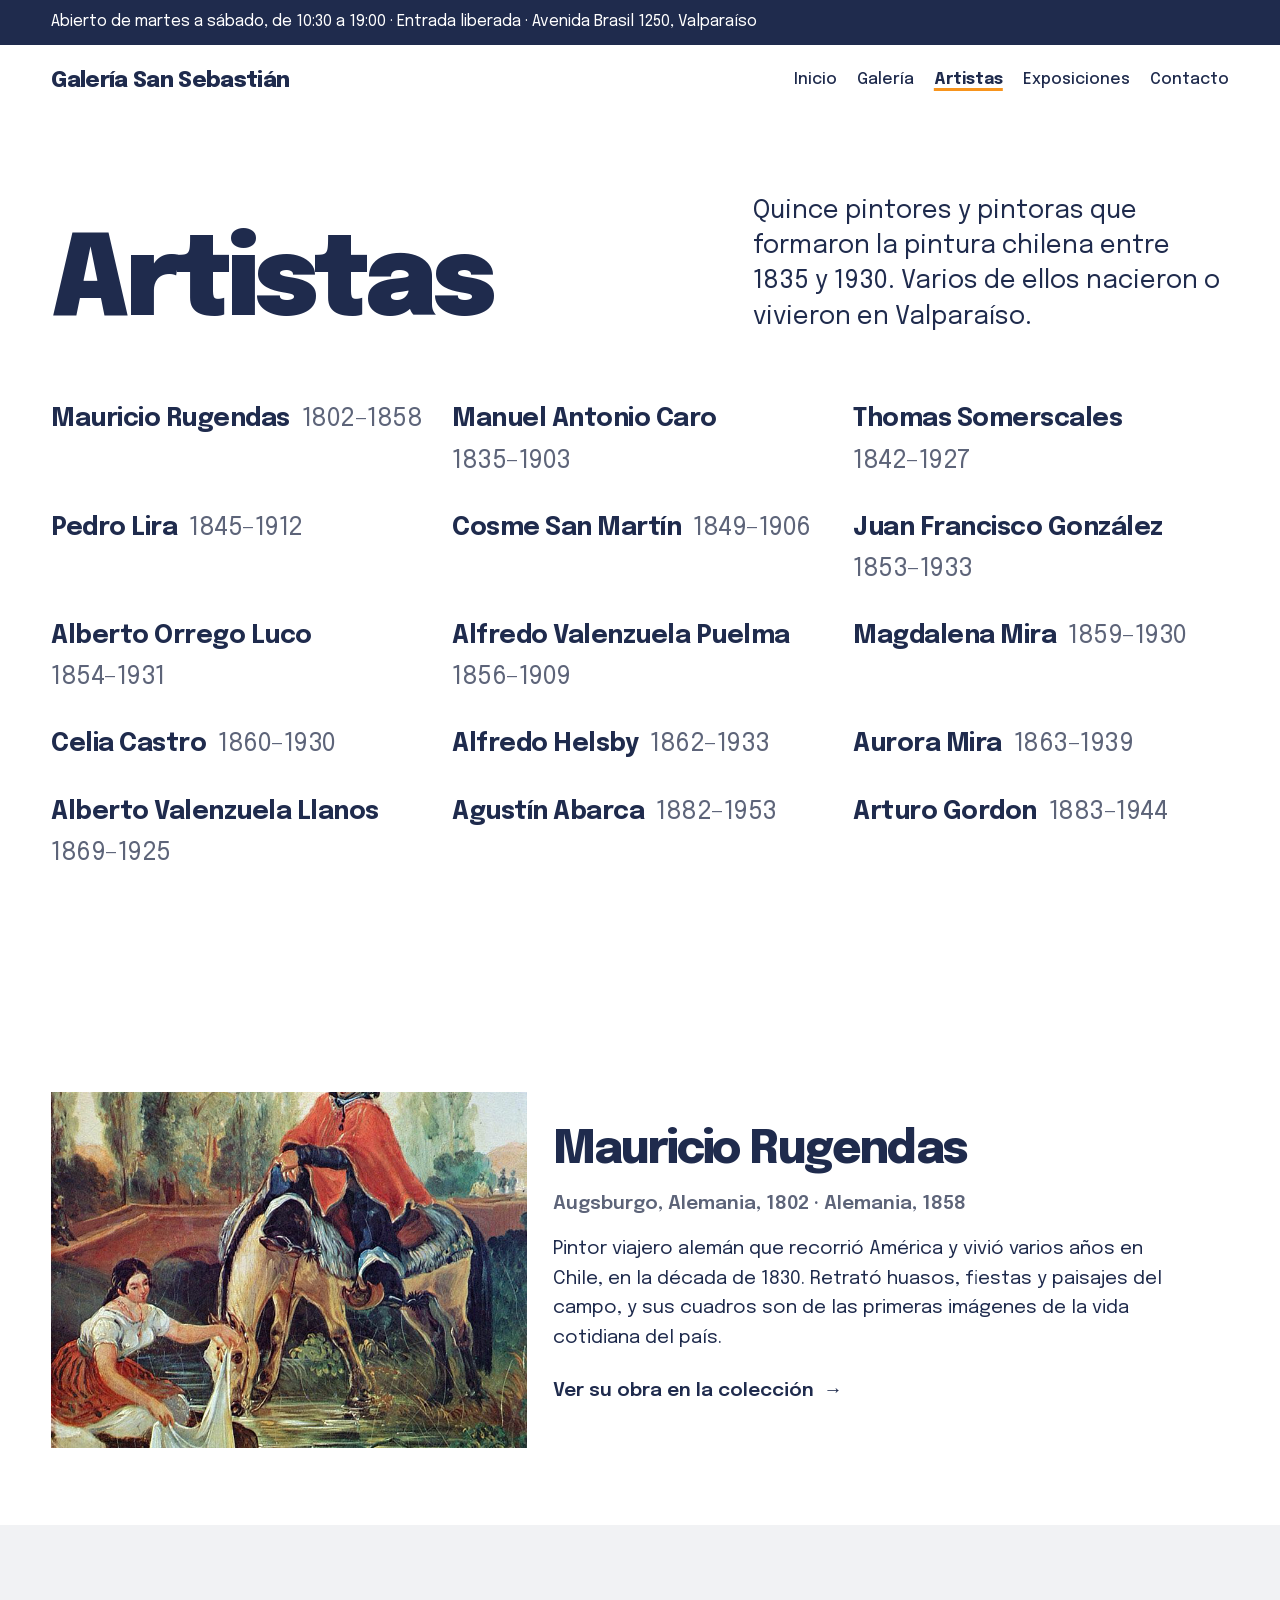
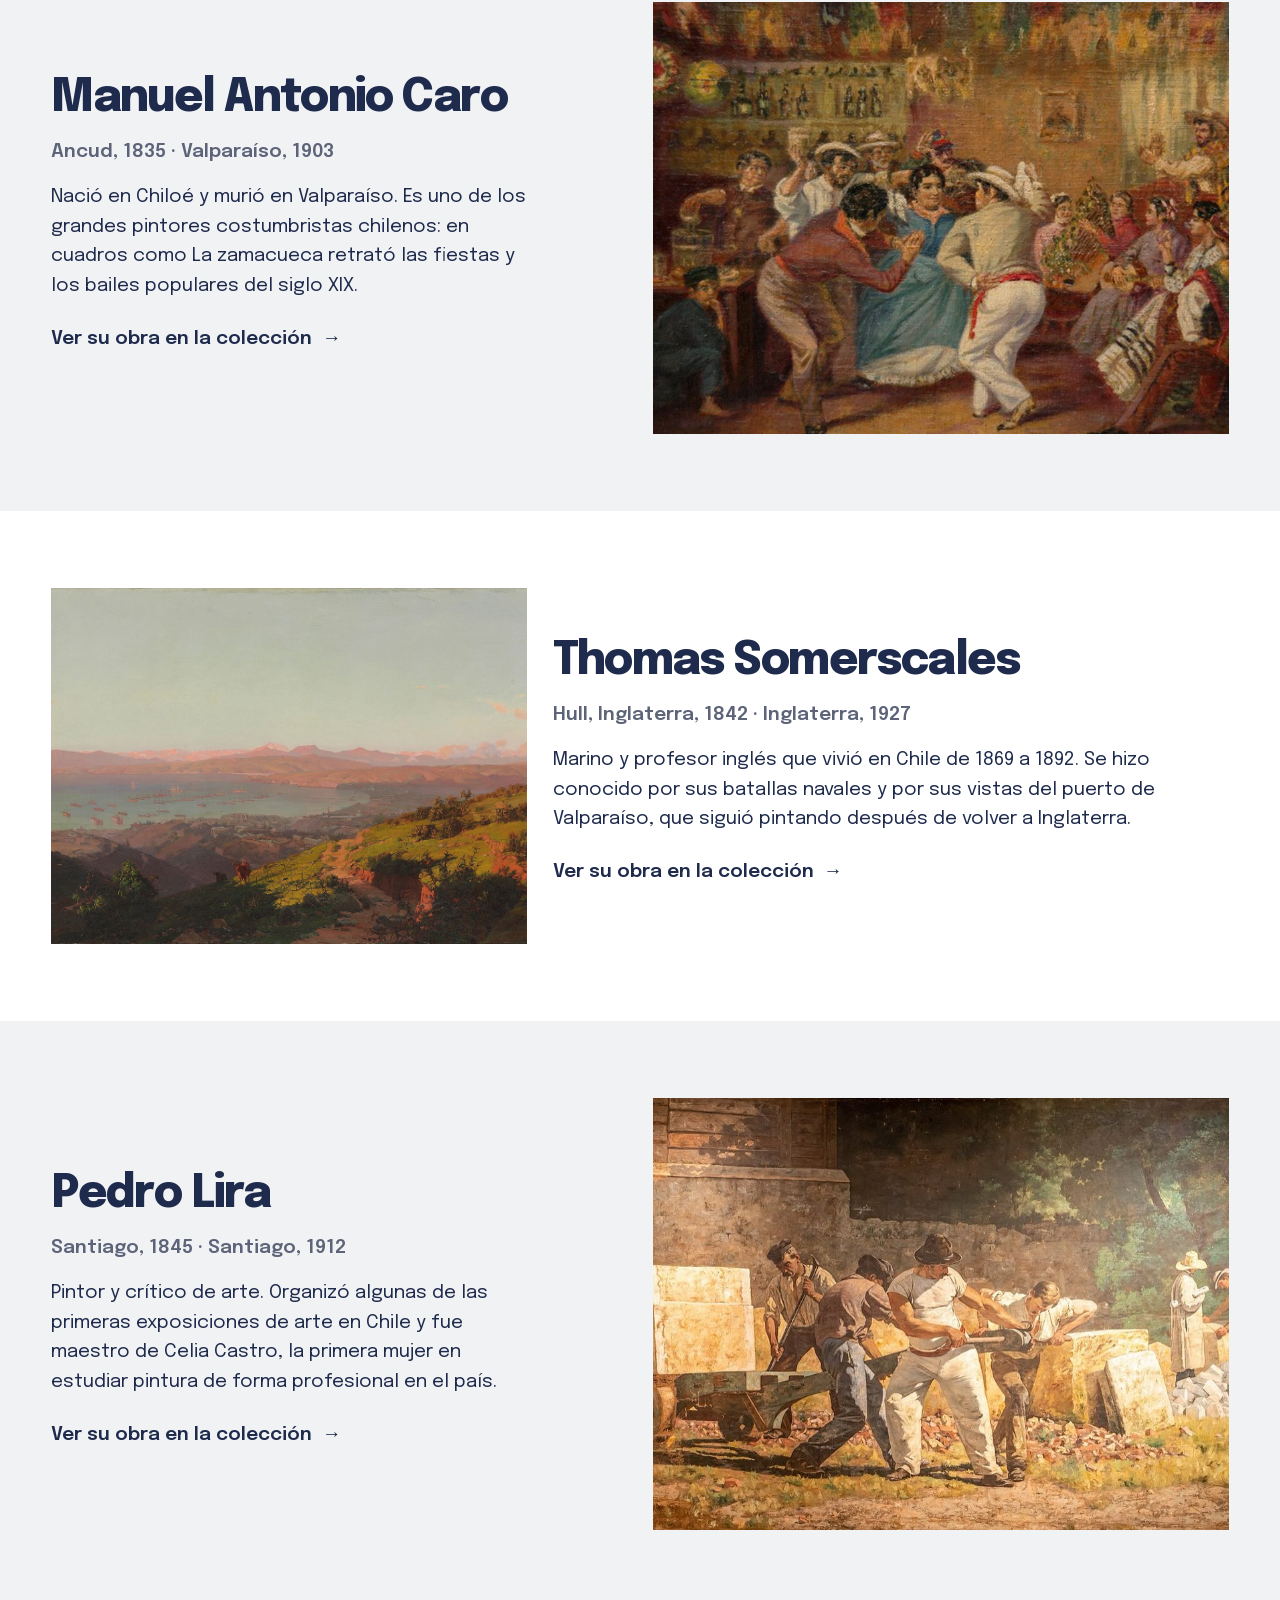
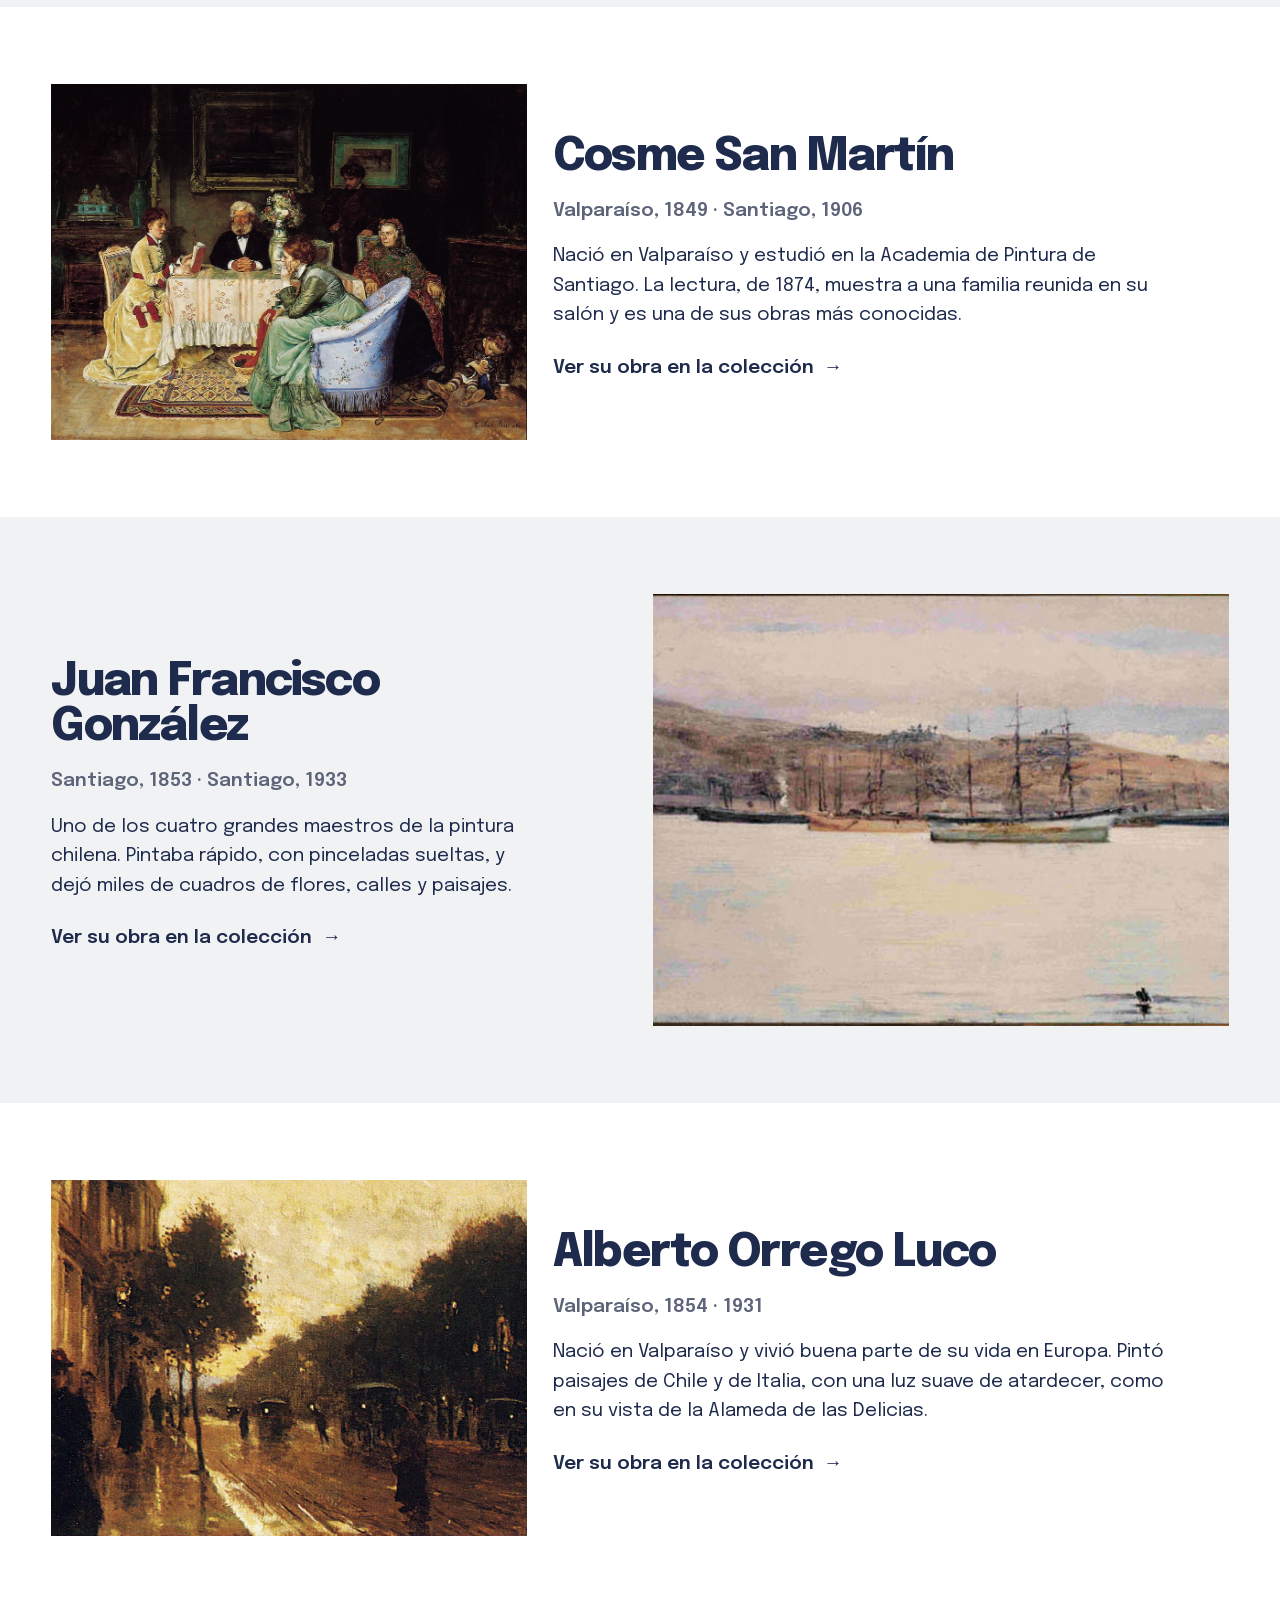
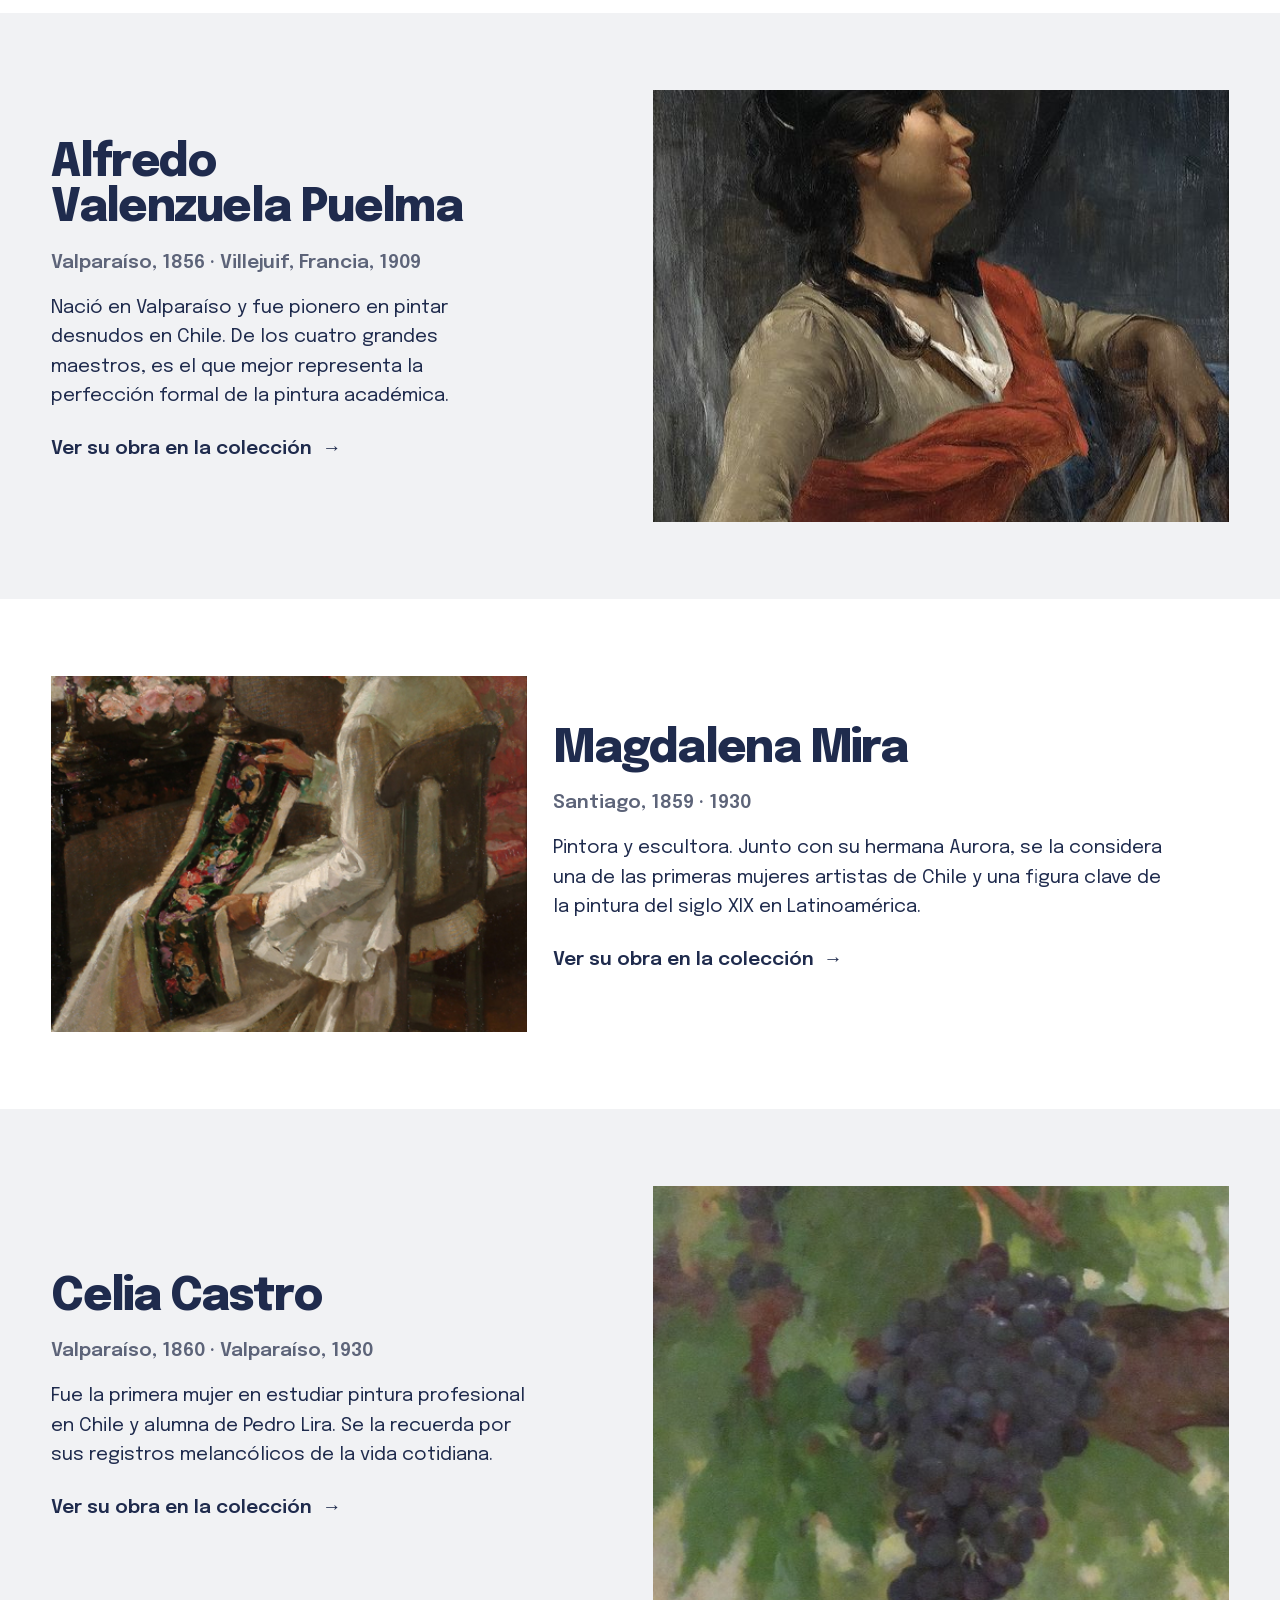
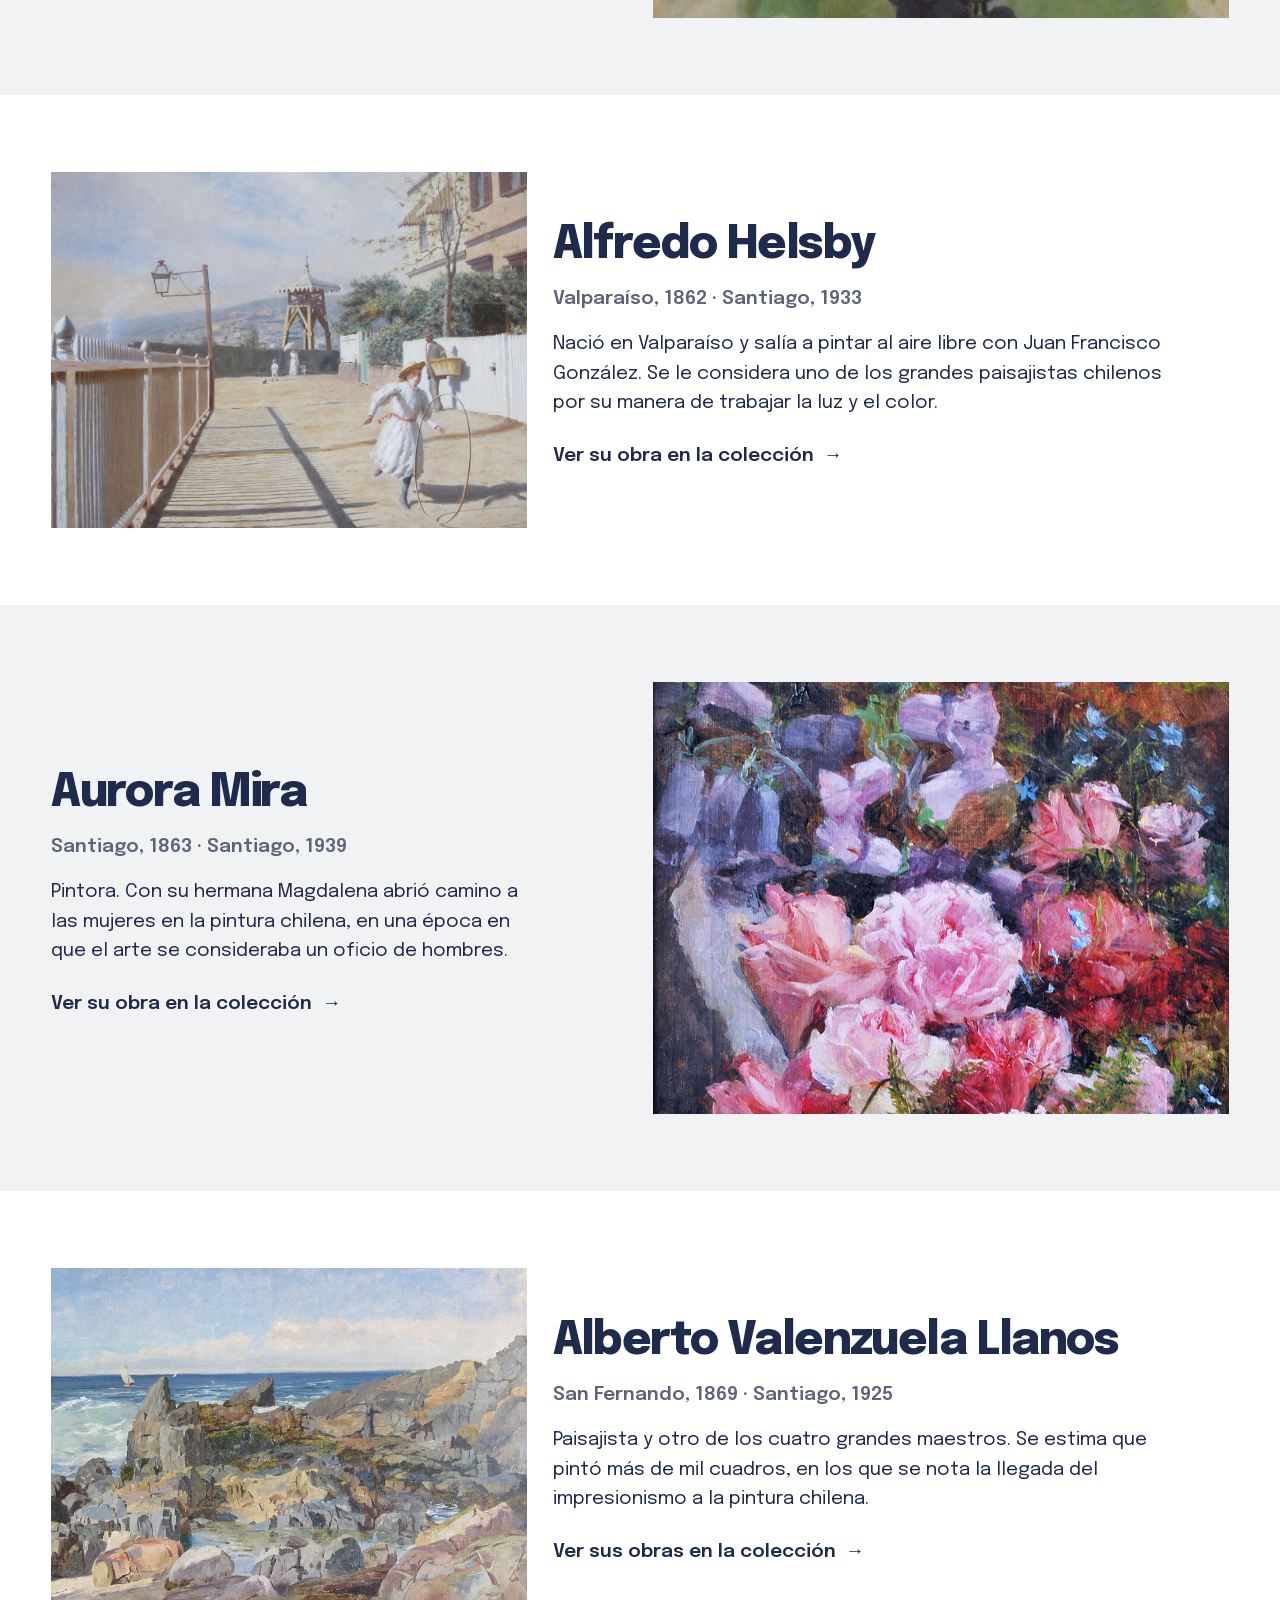
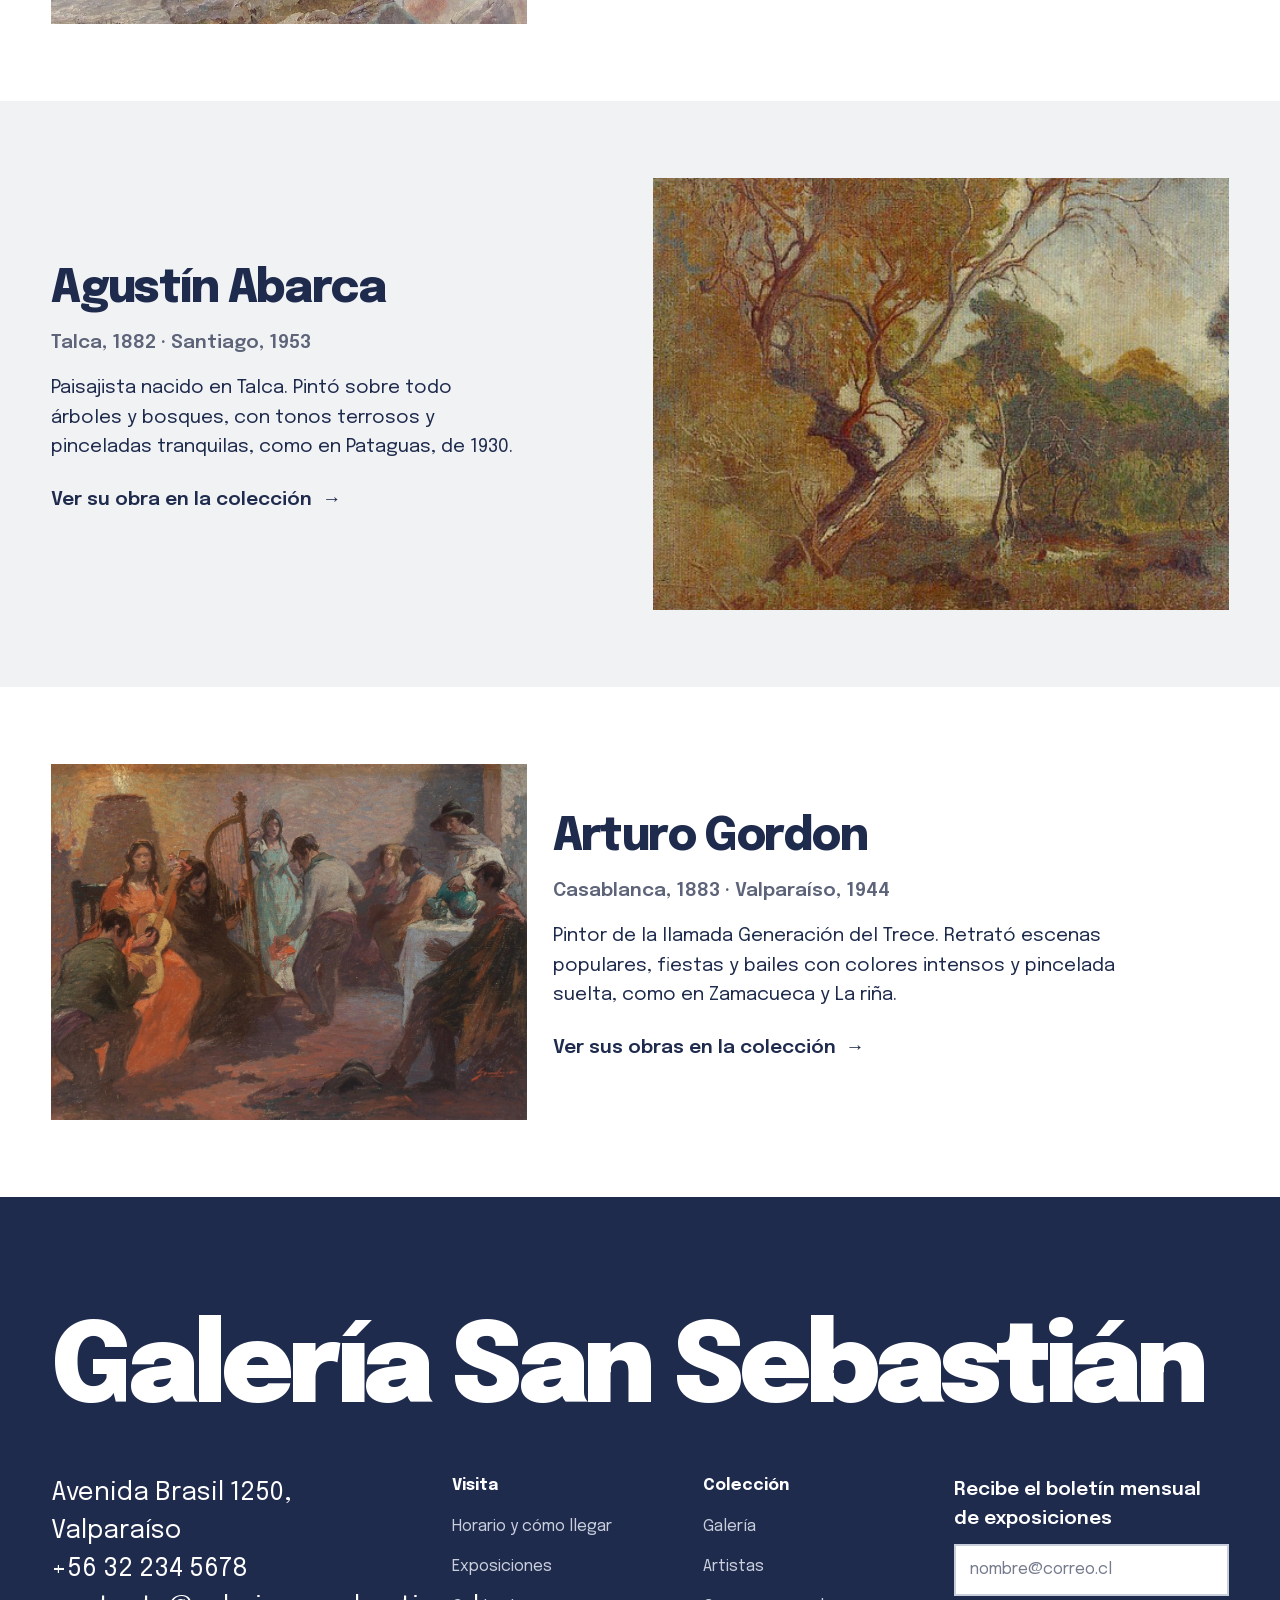
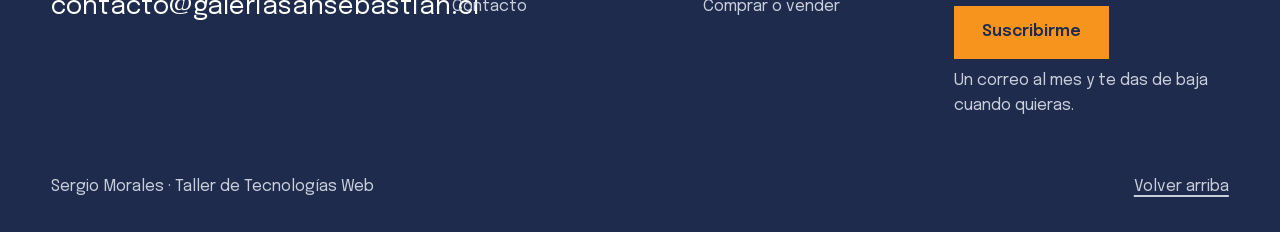
==== commit 7bbe2a7b: "feat: renombra a Galería San Sebastián y quita créditos y agenda" ====
--- a/artistas.html
+++ b/artistas.html
@@ -3,8 +3,8 @@
 <head>
   <meta charset="UTF-8">
   <meta name="viewport" content="width=device-width, initial-scale=1.0">
-  <meta name="description" content="Biografías de los quince artistas de la colección de Galería Aurora, en Valparaíso.">
-  <title>Galería Aurora | Artistas</title>
+  <meta name="description" content="Biografías de los quince artistas de la colección de Galería San Sebastián, en Valparaíso.">
+  <title>Galería San Sebastián | Artistas</title>
   <link rel="preload" href="fuentes/epilogue-variable.woff2" as="font" type="font/woff2" crossorigin>
   <link rel="stylesheet" href="css/estilos.css">
 </head>
@@ -14,7 +14,7 @@
   <p class="aviso">Abierto de martes a sábado, de 10:30 a 19:00 · Entrada liberada · Avenida Brasil 1250, Valparaíso</p>
 
   <header class="barra" id="arriba">
-    <a class="marca" href="index.html">Galería Aurora</a>
+    <a class="marca" href="index.html">Galería San Sebastián</a>
     <nav aria-label="Menú principal">
       <ul>
         <li><a href="index.html">Inicio</a></li>
@@ -220,20 +220,20 @@
   </main>
 
   <footer class="pie">
-    <p class="pie-nombre">Galería Aurora</p>
+    <p class="pie-nombre">Galería San Sebastián</p>
     <div class="pie-fila">
       <address class="pie-lugares">
         <a href="https://www.google.com/maps/search/?api=1&amp;query=Avenida+Brasil+1250+Valparaiso">Avenida Brasil 1250, Valparaíso</a><br>
         <a href="tel:+56322345678">+56 32 234 5678</a><br>
-        <a href="mailto:contacto@galeriaaurora.cl">contacto@galeriaaurora.cl</a>
+        <a href="mailto:contacto@galeriasansebastian.cl">contacto@galeriasansebastian.cl</a>
       </address>
       <div class="pie-cols">
         <div>
           <h2>Visita</h2>
           <ul>
             <li><a href="index.html#visita">Horario y cómo llegar</a></li>
-            <li><a href="exposiciones.html#agenda">Visitas guiadas</a></li>
             <li><a href="exposiciones.html">Exposiciones</a></li>
+            <li><a href="contacto.html">Contacto</a></li>
           </ul>
         </div>
         <div>
@@ -242,13 +242,6 @@
             <li><a href="galeria.html">Galería</a></li>
             <li><a href="artistas.html">Artistas</a></li>
             <li><a href="contacto.html#formulario">Comprar o vender</a></li>
-          </ul>
-        </div>
-        <div>
-          <h2>Información</h2>
-          <ul>
-            <li><a href="galeria.html#creditos">Créditos de imágenes</a></li>
-            <li><a href="contacto.html">Contacto</a></li>
           </ul>
         </div>
       </div>
--- a/css/estilos.css
+++ b/css/estilos.css
@@ -1,4 +1,4 @@
-/* Galería Aurora: hoja de estilos común a las cinco páginas.
+/* Galería San Sebastián: hoja de estilos común a las cinco páginas.
    Se escribe primero para celular y crece con dos quiebres: 760px y 1080px.
    El contenido nunca pasa de 1440px de ancho, aunque la pantalla sea más grande. */
 
@@ -835,24 +835,6 @@
   color: var(--accent-ink);
 }
 
-/* ---------- Créditos ---------- */
-.creditos {
-  padding-block: var(--section);
-  background: var(--surface);
-}
-
-.creditos ul {
-  columns: 1;
-  column-gap: var(--gap);
-  padding-left: 1.2em;
-  font-size: var(--step-small);
-}
-
-.creditos li {
-  break-inside: avoid;
-  margin-bottom: 8px;
-}
-
 /* ---------- Artistas ---------- */
 .nomina {
   padding-bottom: var(--section);
@@ -937,14 +919,6 @@
   display: grid;
   gap: 4px;
   padding-left: 1.2em;
-}
-
-.agenda {
-  padding-block: var(--section);
-}
-
-.agenda h3 {
-  margin-top: 24px;
 }
 
 /* ---------- Contacto y formulario ---------- */
@@ -1162,11 +1136,11 @@
 }
 
 .pie-nombre {
-  font-size: clamp(3rem, 12.4vw, 13.5rem);
+  font-size: clamp(2.75rem, 8.6vw, 9.5rem);
   font-weight: 900;
   line-height: 0.85;
   letter-spacing: -0.05em;
-  white-space: nowrap;
+  text-wrap: balance;
 }
 
 .pie-fila {
@@ -1291,8 +1265,6 @@
 
   .fila-obras li { flex-basis: calc(var(--r) * 240px); }
 
-  .creditos ul { columns: 2; }
-
   .nomina ul { grid-template-columns: repeat(2, minmax(0, 1fr)); }
 
   .artista img { grid-column: 1 / 6; }
@@ -1300,7 +1272,7 @@
 
   .campo-doble { grid-template-columns: 1fr 1fr; }
 
-  .pie-cols { grid-template-columns: repeat(3, minmax(0, 1fr)); }
+  .pie-cols { grid-template-columns: repeat(2, minmax(0, 1fr)); }
 
   .datos { grid-template-columns: repeat(4, minmax(0, 1fr)); }
 }
@@ -1337,8 +1309,6 @@
   .muro { columns: 3; }
 
   .fila-obras li { flex-basis: calc(var(--r) * 300px); }
-  .creditos h2 { grid-column: 1 / 5; }
-  .creditos ul { grid-column: 5 / 13; }
 
   .nomina ul { grid-template-columns: repeat(3, minmax(0, 1fr)); }
 
@@ -1348,9 +1318,6 @@
   .expo-actual img { grid-column: 1 / 8; }
   .expo-ficha { grid-column: 9 / 13; }
 
-  .agenda h2 { grid-column: 1 / 5; grid-row: 1 / span 4; }
-  .agenda h3,
-  .agenda .filas { grid-column: 5 / 13; }
 
   .formulario { grid-column: 1 / 8; }
   .datos-contacto { grid-column: 9 / 13; }
@@ -1408,6 +1375,8 @@
     .fila-obras li,
     .obra,
     .muro-nombres li,
+    .expo-ficha > *,
+    .expo-fotos figure,
     .filas li {
       animation: aparecer linear both;
       animation-timeline: view();
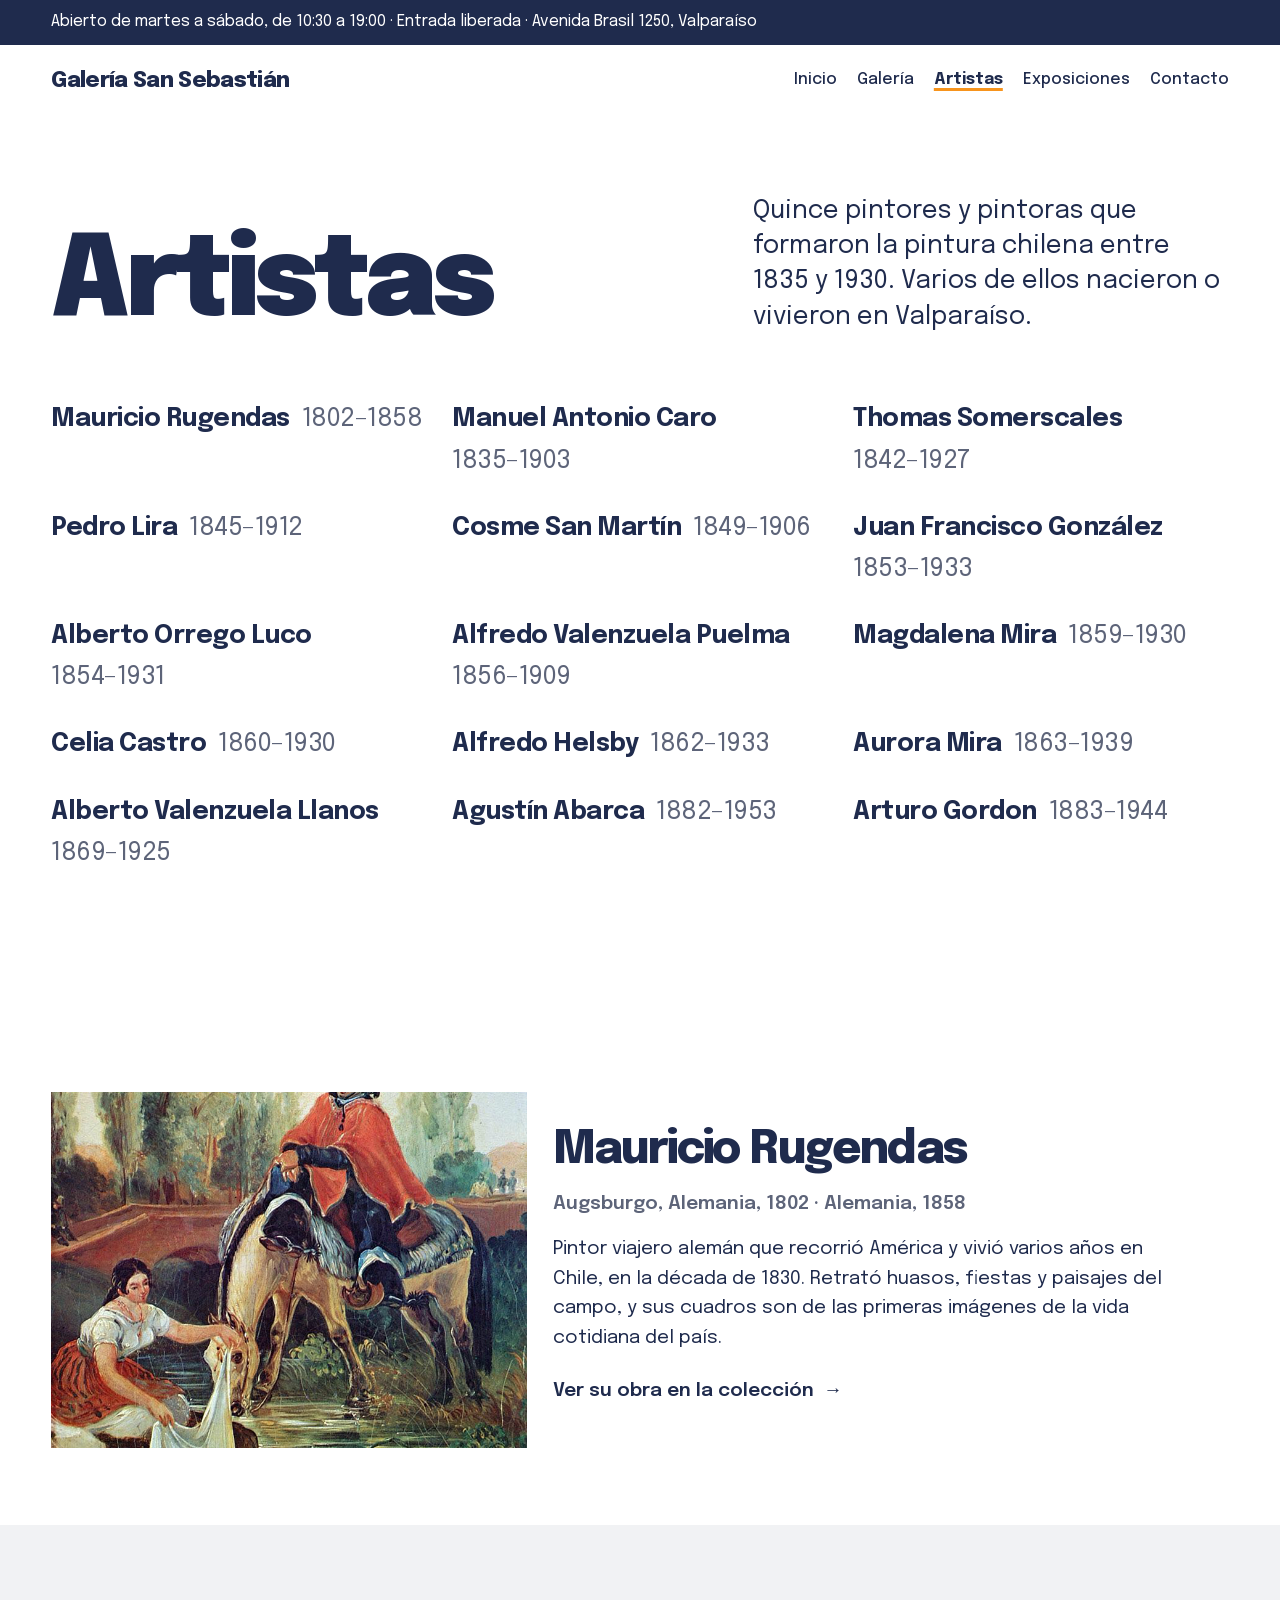
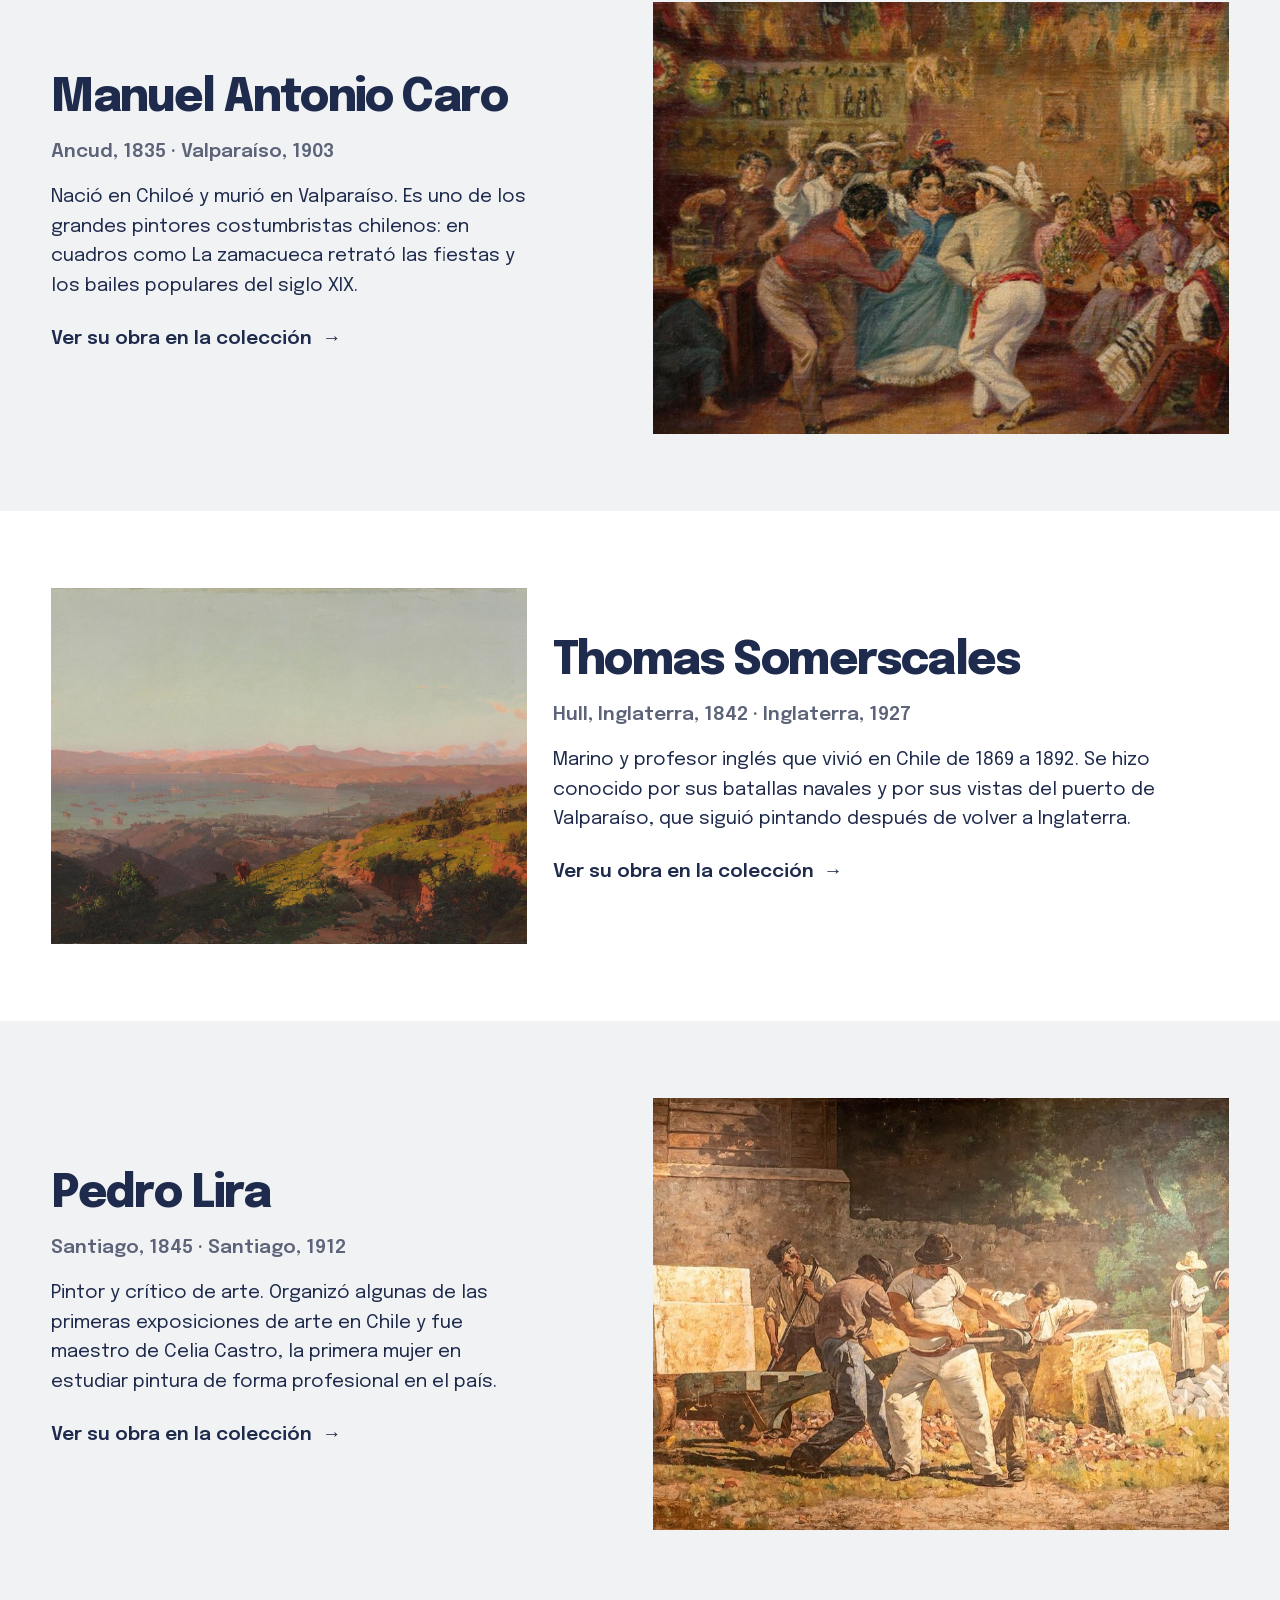
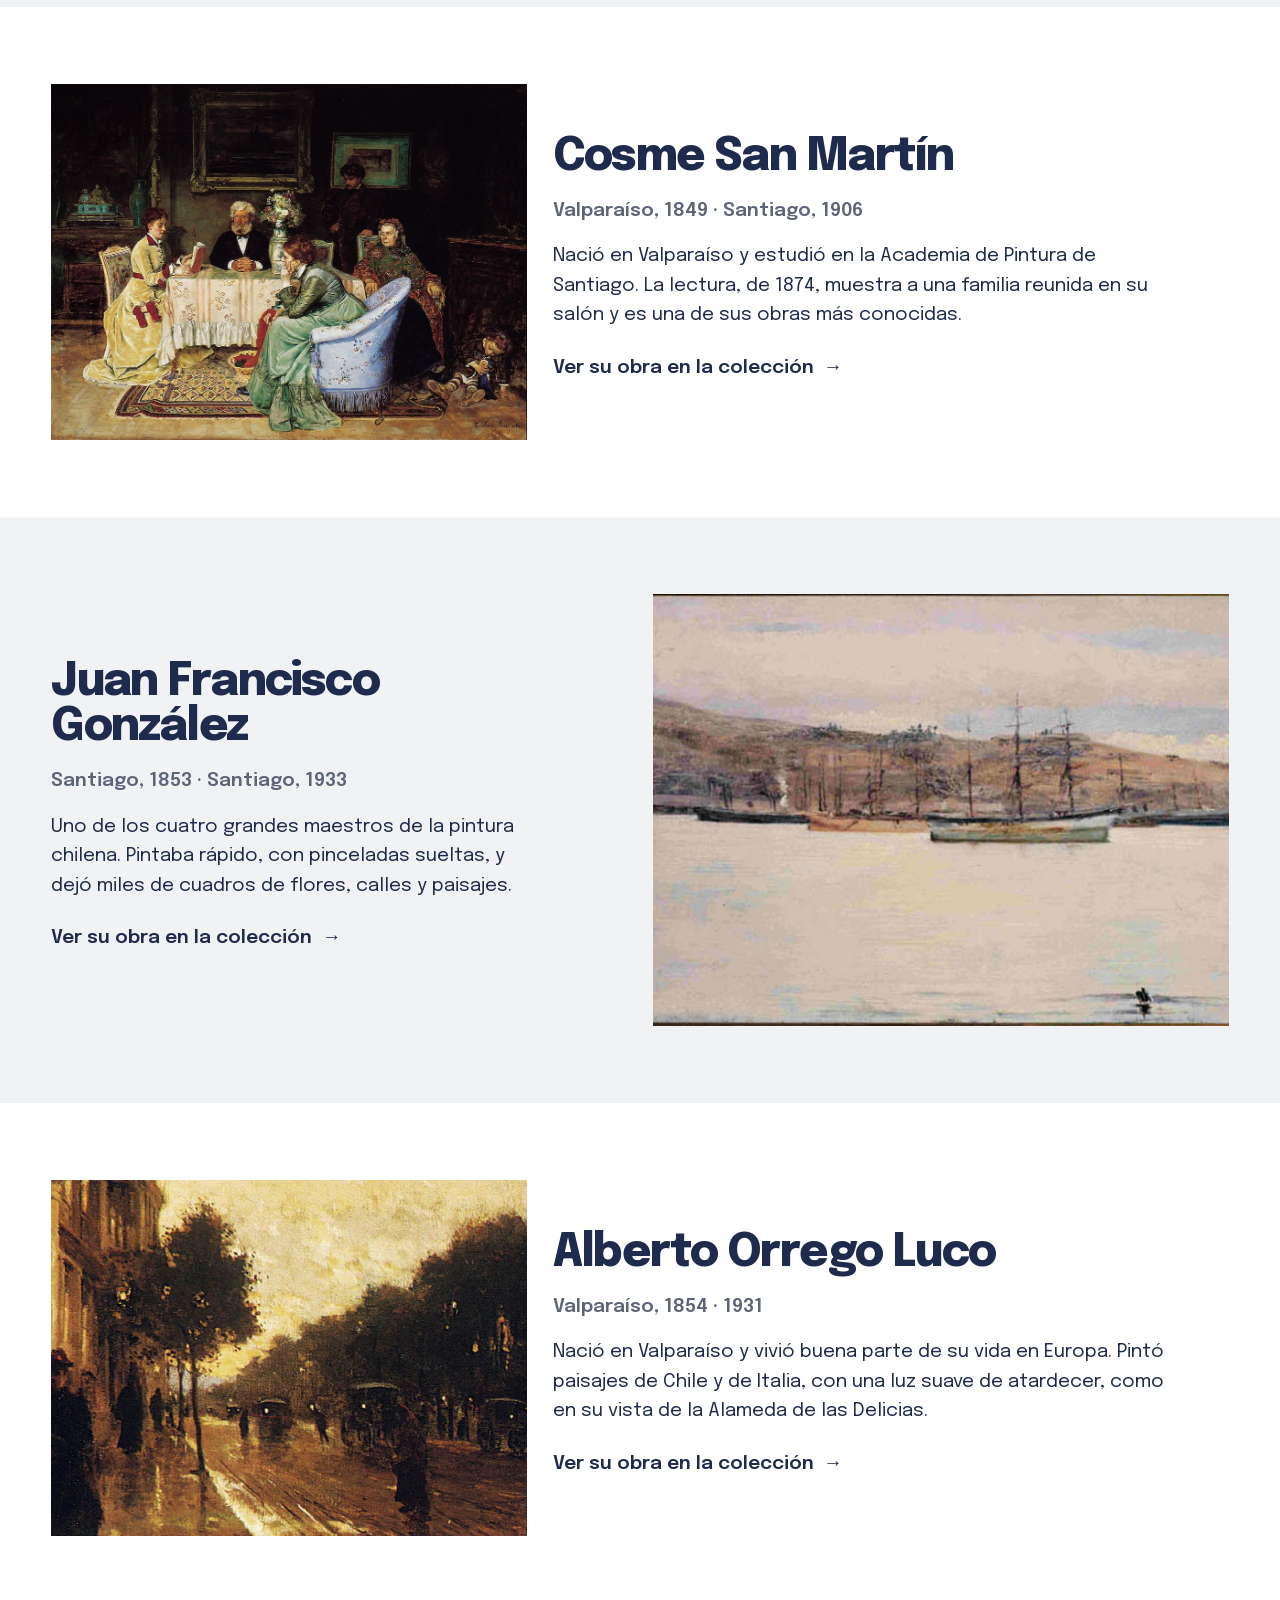
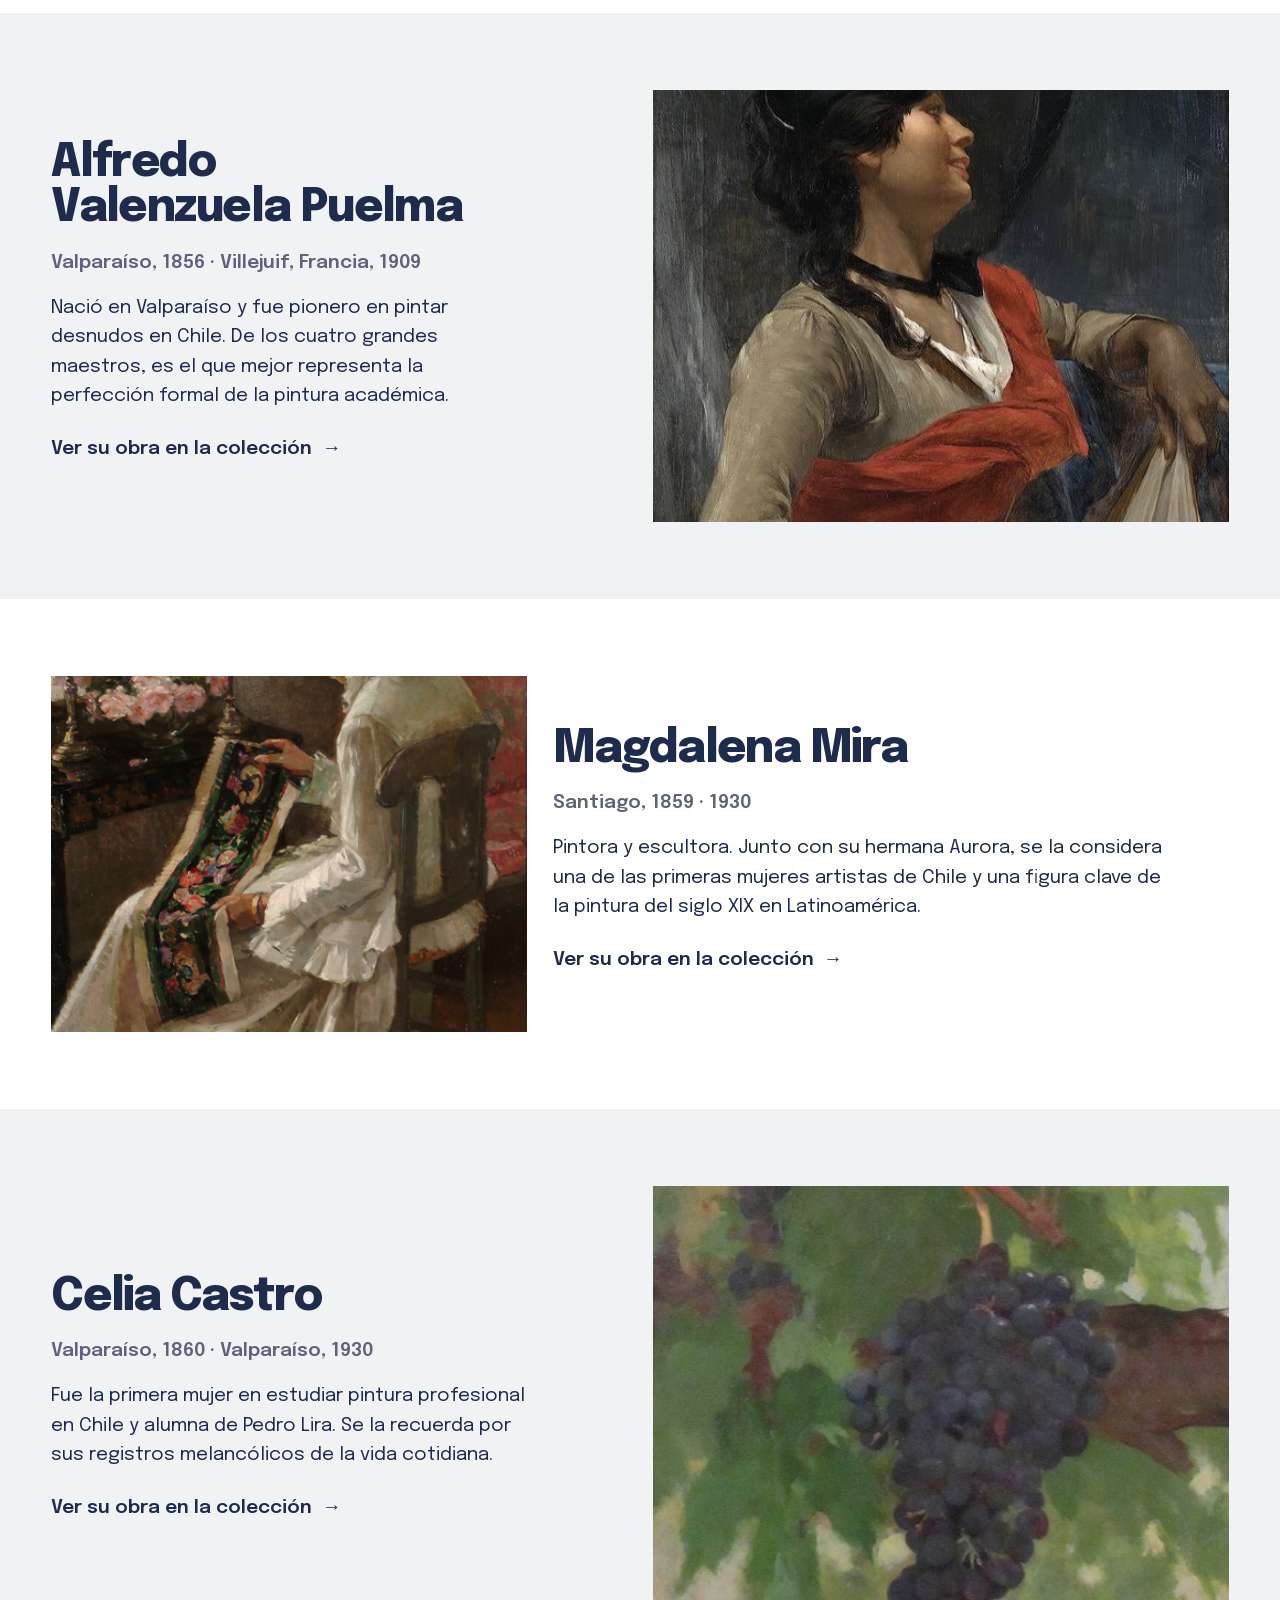
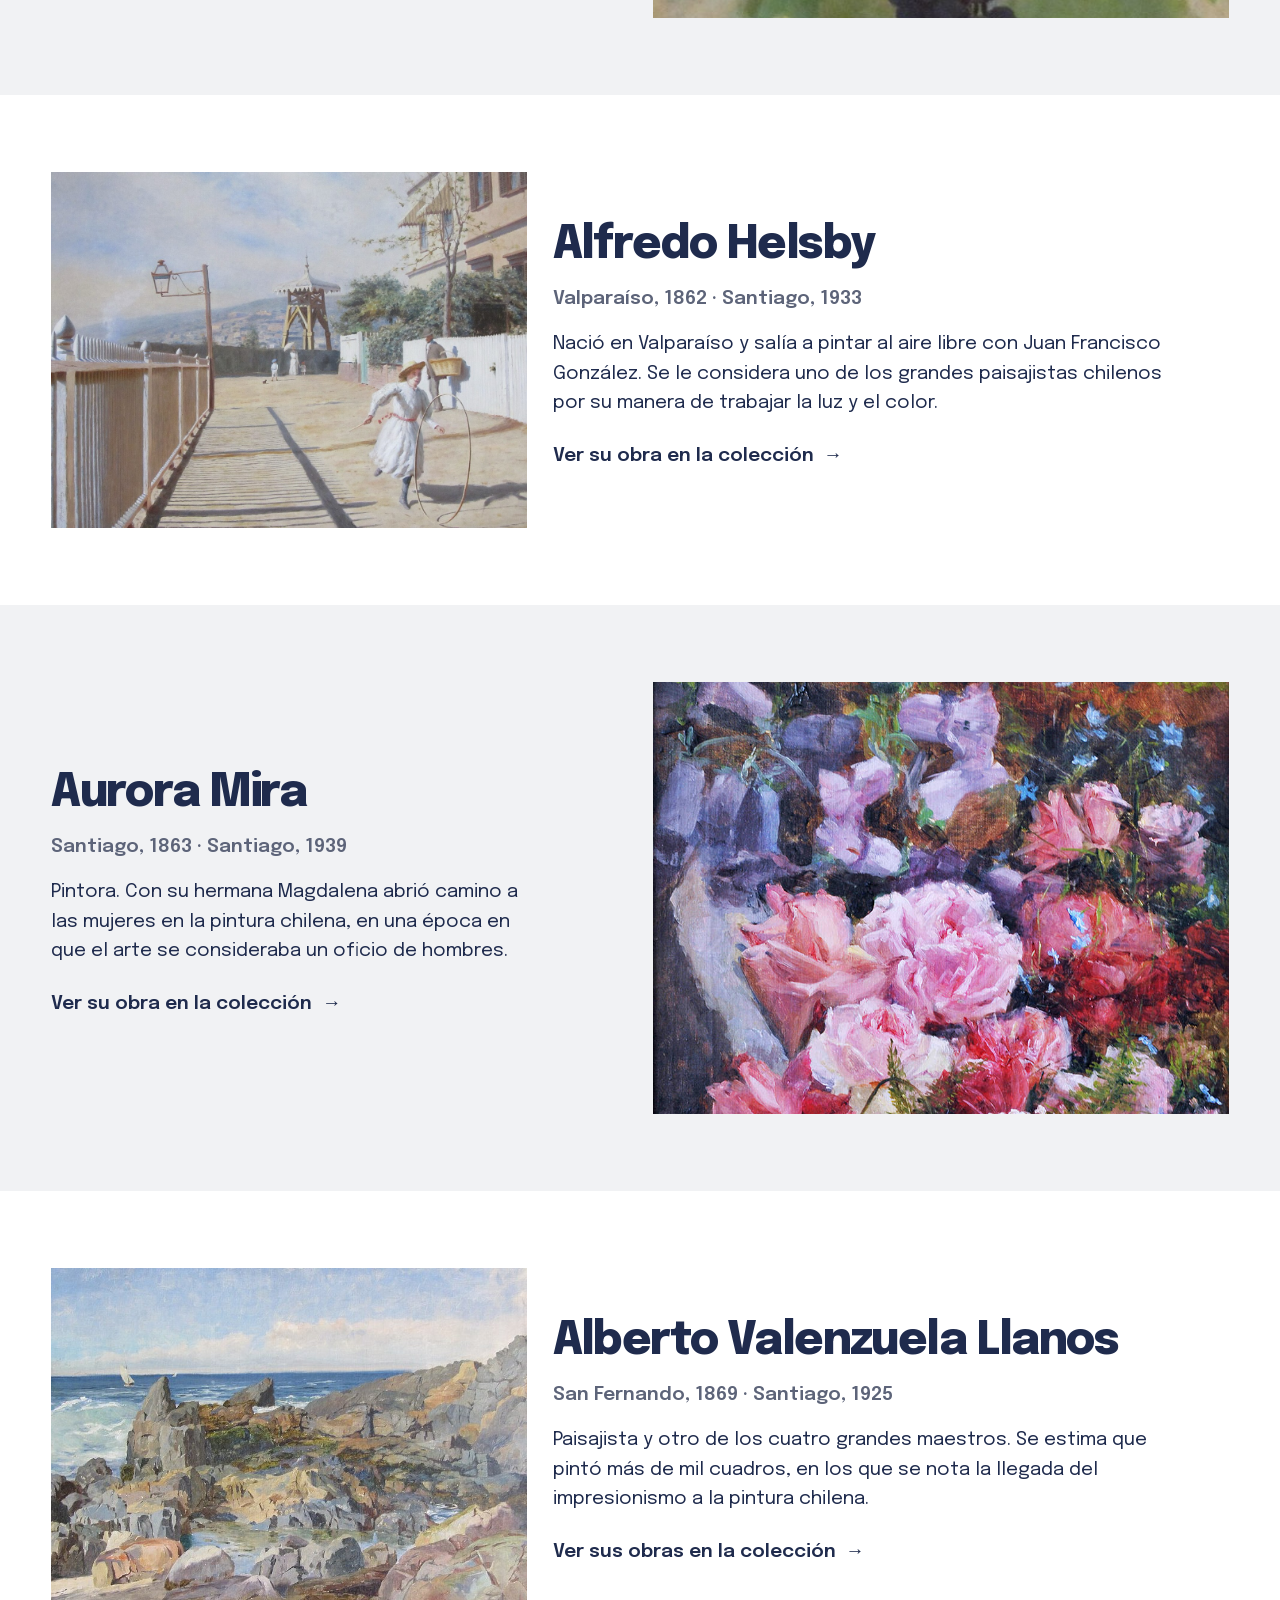
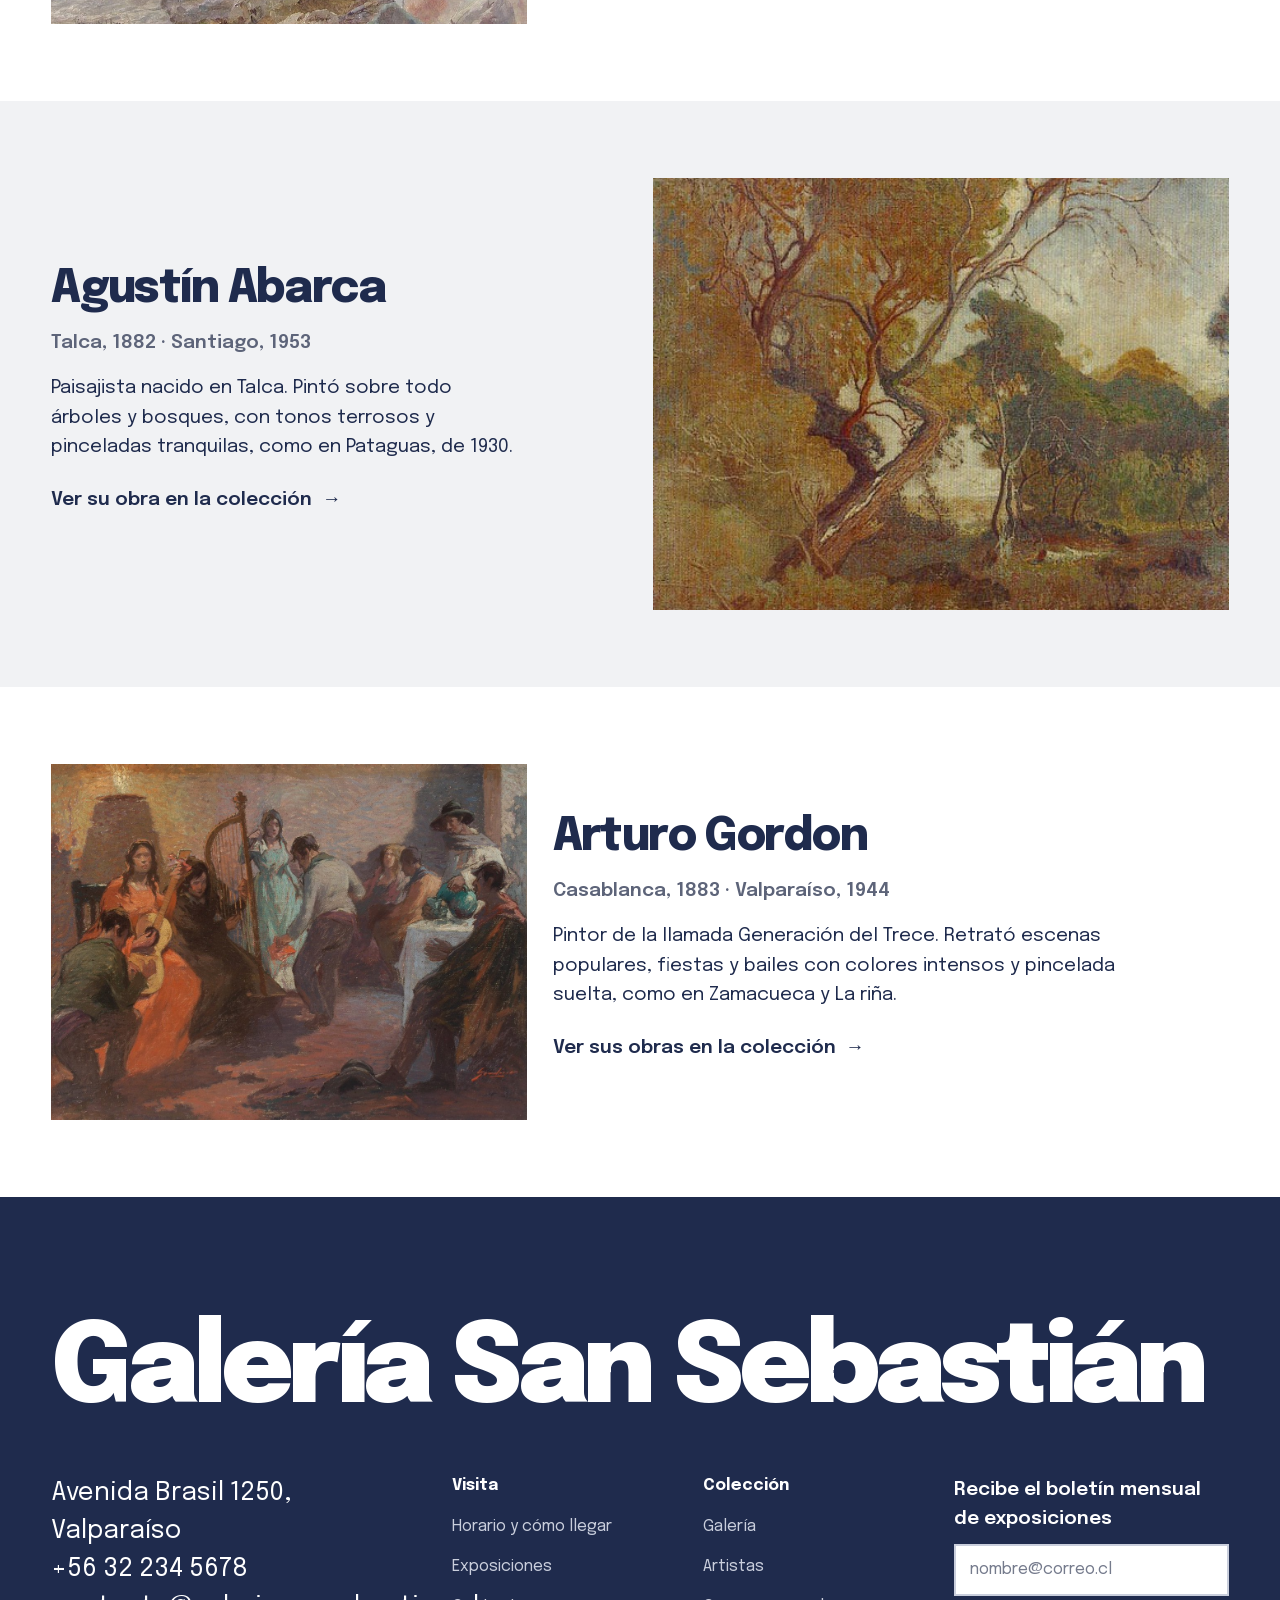
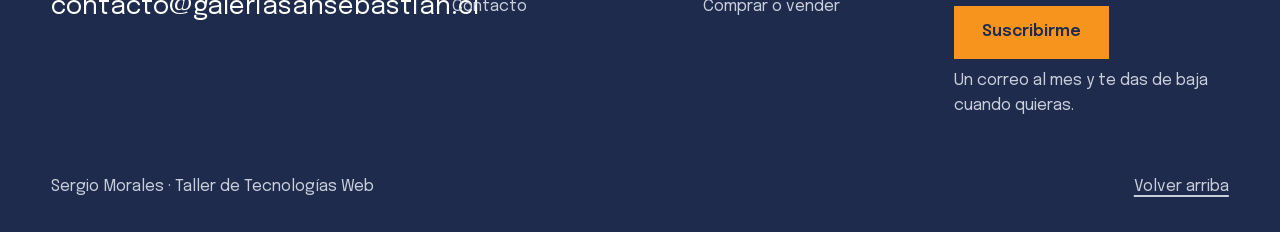
==== commit 56e2381f: "feat: rediseño como Galería San Sebastián con cinco páginas" ====
--- a/artistas.html
+++ b/artistas.html
@@ -27,12 +27,12 @@
   </header>
 
   <main id="contenido">
-    <section class="cabecera grid entra" aria-labelledby="titulo-artistas">
+    <section class="cabecera grid" aria-labelledby="titulo-artistas">
       <h1 id="titulo-artistas">Artistas</h1>
       <p>Quince pintores y pintoras que formaron la pintura chilena entre 1835 y 1930. Varios de ellos nacieron o vivieron en Valparaíso.</p>
     </section>
 
-    <section class="nomina grid entra" aria-labelledby="titulo-nomina">
+    <section class="nomina grid" aria-labelledby="titulo-nomina">
       <h2 id="titulo-nomina" class="oculto">Lista de artistas, por año de nacimiento</h2>
       <ul>
         <li><a href="#rugendas">Mauricio Rugendas <span>1802–1858</span></a></li>
@@ -53,7 +53,7 @@
       </ul>
     </section>
 
-    <section class="artista grid entra" id="rugendas" aria-labelledby="n-rugendas">
+    <section class="artista grid" id="rugendas" aria-labelledby="n-rugendas">
       <img src="img/rugendas-huaso-lavandera.jpg" width="772" height="1024" loading="lazy"
         alt="Detalle de El huaso y la lavandera, de Mauricio Rugendas: un huaso de manta roja a caballo">
       <div class="artista-texto">
@@ -64,7 +64,7 @@
       </div>
     </section>
 
-    <section class="artista grid entra" id="caro" aria-labelledby="n-caro">
+    <section class="artista grid" id="caro" aria-labelledby="n-caro">
       <img src="img/caro-zamacueca.jpg" width="800" height="600" loading="lazy"
         alt="Detalle de La zamacueca, de Manuel Antonio Caro: parejas bailando en una fonda">
       <div class="artista-texto">
@@ -75,7 +75,7 @@
       </div>
     </section>
 
-    <section class="artista grid entra" id="somerscales" aria-labelledby="n-somerscales">
+    <section class="artista grid" id="somerscales" aria-labelledby="n-somerscales">
       <img src="img/somerscales-valparaiso.jpg" width="1200" height="766" loading="lazy"
         alt="Detalle de Valparaíso, de Thomas Somerscales: la ciudad y la bahía vistas desde los cerros">
       <div class="artista-texto">
@@ -86,7 +86,7 @@
       </div>
     </section>
 
-    <section class="artista grid entra" id="lira" aria-labelledby="n-lira">
+    <section class="artista grid" id="lira" aria-labelledby="n-lira">
       <img src="img/lira-los-canteros.jpg" width="1070" height="646" loading="lazy"
         alt="Detalle de Los canteros, de Pedro Lira: obreros moviendo bloques de piedra">
       <div class="artista-texto">
@@ -97,7 +97,7 @@
       </div>
     </section>
 
-    <section class="artista grid entra" id="san-martin" aria-labelledby="n-san-martin">
+    <section class="artista grid" id="san-martin" aria-labelledby="n-san-martin">
       <img src="img/san-martin-lectura.jpg" width="1040" height="783" loading="lazy"
         alt="Detalle de La lectura, de Cosme San Martín: una familia reunida en un salón">
       <div class="artista-texto">
@@ -108,7 +108,7 @@
       </div>
     </section>
 
-    <section class="artista grid entra" id="gonzalez" aria-labelledby="n-gonzalez">
+    <section class="artista grid" id="gonzalez" aria-labelledby="n-gonzalez">
       <img src="img/gonzalez-valparaiso.jpg" width="800" height="416" loading="lazy"
         alt="Detalle de Valparaíso, de Juan Francisco González: veleros anclados en la bahía">
       <div class="artista-texto">
@@ -119,7 +119,7 @@
       </div>
     </section>
 
-    <section class="artista grid entra" id="orrego-luco" aria-labelledby="n-orrego-luco">
+    <section class="artista grid" id="orrego-luco" aria-labelledby="n-orrego-luco">
       <img src="img/orrego-luco-alameda.jpg" width="768" height="448" loading="lazy"
         alt="Detalle de Alameda de las Delicias, de Alberto Orrego Luco: una avenida con árboles al atardecer">
       <div class="artista-texto">
@@ -130,7 +130,7 @@
       </div>
     </section>
 
-    <section class="artista grid entra" id="valenzuela-puelma" aria-labelledby="n-valenzuela-puelma">
+    <section class="artista grid" id="valenzuela-puelma" aria-labelledby="n-valenzuela-puelma">
       <img src="img/valenzuela-puelma-sevillana.jpg" width="522" height="720" loading="lazy"
         alt="Detalle de La sevillana, de Alfredo Valenzuela Puelma: una mujer con chal rojo">
       <div class="artista-texto">
@@ -141,7 +141,7 @@
       </div>
     </section>
 
-    <section class="artista grid entra" id="magdalena-mira" aria-labelledby="n-magdalena-mira">
+    <section class="artista grid" id="magdalena-mira" aria-labelledby="n-magdalena-mira">
       <img src="img/magdalena-mira-bordadora.jpg" width="445" height="650" loading="lazy"
         alt="Detalle de La bordadora, de Magdalena Mira: una joven borda sentada en un salón">
       <div class="artista-texto">
@@ -152,7 +152,7 @@
       </div>
     </section>
 
-    <section class="artista grid entra" id="celia-castro" aria-labelledby="n-celia-castro">
+    <section class="artista grid" id="celia-castro" aria-labelledby="n-celia-castro">
       <img src="img/celia-castro-uvas.jpg" width="615" height="800" loading="lazy"
         alt="Detalle de Uvas, de Celia Castro: un racimo de uvas negras entre hojas de parra">
       <div class="artista-texto">
@@ -163,7 +163,7 @@
       </div>
     </section>
 
-    <section class="artista grid entra" id="helsby" aria-labelledby="n-helsby">
+    <section class="artista grid" id="helsby" aria-labelledby="n-helsby">
       <img src="img/helsby-paseo-atkinson.jpg" width="1200" height="900" loading="lazy"
         alt="Detalle de El paseo Atkinson, de Alfredo Helsby: una niña con un aro en un paseo soleado">
       <div class="artista-texto">
@@ -174,7 +174,7 @@
       </div>
     </section>
 
-    <section class="artista grid entra" id="aurora-mira" aria-labelledby="n-aurora-mira">
+    <section class="artista grid" id="aurora-mira" aria-labelledby="n-aurora-mira">
       <img src="img/aurora-mira-rosas.jpg" width="900" height="1287" loading="lazy"
         alt="Detalle de Rosas y campánulas, de Aurora Mira: rosas rosadas y campánulas lilas">
       <div class="artista-texto">
@@ -185,7 +185,7 @@
       </div>
     </section>
 
-    <section class="artista grid entra" id="valenzuela-llanos" aria-labelledby="n-valenzuela-llanos">
+    <section class="artista grid" id="valenzuela-llanos" aria-labelledby="n-valenzuela-llanos">
       <img src="img/valenzuela-llanos-marina.jpg" width="868" height="595" loading="lazy"
         alt="Detalle de Marina de Valparaíso, de Alberto Valenzuela Llanos: rocas y olas en la orilla">
       <div class="artista-texto">
@@ -196,7 +196,7 @@
       </div>
     </section>
 
-    <section class="artista grid entra" id="abarca" aria-labelledby="n-abarca">
+    <section class="artista grid" id="abarca" aria-labelledby="n-abarca">
       <img src="img/abarca-pataguas.jpg" width="496" height="456" loading="lazy"
         alt="Detalle de Pataguas, de Agustín Abarca: árboles de troncos torcidos en tonos ocres">
       <div class="artista-texto">
@@ -207,7 +207,7 @@
       </div>
     </section>
 
-    <section class="artista grid entra" id="gordon" aria-labelledby="n-gordon">
+    <section class="artista grid" id="gordon" aria-labelledby="n-gordon">
       <img src="img/gordon-zamacueca.jpg" width="1200" height="867" loading="lazy"
         alt="Detalle de Zamacueca, de Arturo Gordon: músicos y una pareja bailando en un patio">
       <div class="artista-texto">
--- a/css/estilos.css
+++ b/css/estilos.css
@@ -372,8 +372,7 @@
   object-fit: cover;
 }
 
-/* ---------- Obras en sala: filas justificadas ----------
-   Cada obra crece según su proporción (--r = ancho / alto), así todas las de una fila quedan del mismo alto. */
+/* ---------- Obras en sala: grilla de miniaturas ---------- */
 .en-sala {
   padding-top: var(--section);
 }
@@ -391,47 +390,37 @@
   align-items: end;
 }
 
-.fila-obras {
-  display: flex;
-  flex-wrap: wrap;
+.obras-sala {
+  display: grid;
+  grid-template-columns: repeat(2, 1fr);
   gap: var(--gap);
   margin-top: 40px;
+  padding: 0 var(--gutter);
   list-style: none;
 }
 
-.fila-obras::after {
-  content: "";
-  flex-grow: 999;
-}
-
-.fila-obras li {
-  flex: calc(var(--r) * 100) 1 calc(var(--r) * 140px);
-}
-
-.fila-obras a {
+.obras-sala a {
   display: block;
   overflow: hidden;
-  background: var(--surface);
-}
-
-.fila-obras img {
+}
+
+.obras-sala img {
   width: 100%;
-  aspect-ratio: var(--r);
+  aspect-ratio: 4 / 3;
   object-fit: cover;
-  transition: transform 600ms var(--ease);
-}
-
-.fila-obras a:hover img,
-.fila-obras a:focus-visible img {
+  transition: transform 300ms;
+}
+
+.obras-sala a:hover img {
   transform: scale(1.04);
 }
 
-.fila-obras p {
+.obras-sala p {
   margin-top: 10px;
   font-size: var(--step-small);
 }
 
-.fila-obras strong {
+.obras-sala strong {
   display: block;
   font-weight: 700;
 }
@@ -635,69 +624,9 @@
   line-height: 1.4;
 }
 
-/* ---------- Galería: filtros por sala ---------- */
+/* ---------- Galería ---------- */
 .coleccion {
   padding-bottom: var(--section);
-}
-
-.filtros {
-  display: flex;
-  flex-wrap: wrap;
-  gap: 10px;
-  margin: 0;
-  padding: 0;
-  border: 0;
-}
-
-.filtros input {
-  position: absolute;
-  opacity: 0;
-  pointer-events: none;
-}
-
-.filtros label {
-  display: inline-flex;
-  align-items: center;
-  gap: 10px;
-  min-height: 48px;
-  padding: 10px 22px;
-  border-radius: 999px;
-  background: var(--surface);
-  font-size: var(--step-small);
-  font-weight: 600;
-  cursor: pointer;
-  transition: background-color 200ms var(--ease), color 200ms var(--ease);
-}
-
-.filtros label span {
-  font-weight: 400;
-  color: var(--muted);
-}
-
-.filtros label:hover {
-  background: #e3e6eb;
-}
-
-.filtros input:checked + label {
-  background: var(--ink);
-  color: var(--bg);
-}
-
-.filtros input:checked + label span {
-  color: var(--on-dark-muted);
-}
-
-.filtros input:focus-visible + label {
-  outline: 3px solid var(--accent);
-  outline-offset: 3px;
-}
-
-/* Cada radio muestra solo las obras de su sala; "Todas" no oculta nada */
-.coleccion:has(#f-bahia:checked) .obra:not([data-sala="bahia"]),
-.coleccion:has(#f-costumbres:checked) .obra:not([data-sala="costumbres"]),
-.coleccion:has(#f-figuras:checked) .obra:not([data-sala="figuras"]),
-.coleccion:has(#f-naturaleza:checked) .obra:not([data-sala="naturaleza"]) {
-  display: none;
 }
 
 /* ---------- Galería: muro tipo mosaico ---------- */
@@ -1095,6 +1024,7 @@
 }
 
 .datos-contacto address {
+  overflow-wrap: anywhere;
   display: grid;
   gap: 8px;
   font-size: var(--step-lead);
@@ -1263,7 +1193,7 @@
 
   .muro { columns: 2; }
 
-  .fila-obras li { flex-basis: calc(var(--r) * 240px); }
+  .obras-sala { grid-template-columns: repeat(3, 1fr); }
 
   .nomina ul { grid-template-columns: repeat(2, minmax(0, 1fr)); }
 
@@ -1308,7 +1238,7 @@
 
   .muro { columns: 3; }
 
-  .fila-obras li { flex-basis: calc(var(--r) * 300px); }
+  .obras-sala { grid-template-columns: repeat(4, 1fr); }
 
   .nomina ul { grid-template-columns: repeat(3, minmax(0, 1fr)); }
 
@@ -1332,74 +1262,9 @@
   .muro { columns: 4; }
 }
 
-/* ---------- Movimiento (sin JavaScript) ---------- */
+/* ---------- Desplazamiento suave al usar los enlaces internos ---------- */
 @media (prefers-reduced-motion: no-preference) {
   html {
     scroll-behavior: smooth;
   }
-
-  .portada h1,
-  .cabecera h1 {
-    animation: subir 900ms var(--ease) both;
-  }
-
-  .portada-texto > :not(h1),
-  .cabecera p {
-    animation: aparecer 800ms var(--ease) 200ms both;
-  }
-
-  .portada-foto {
-    overflow: hidden;
-    animation: aparecer 900ms var(--ease) 120ms both;
-  }
-
-  .portada-foto img,
-  .panorama img,
-  .visita-foto img {
-    animation: deriva 24s ease-in-out infinite alternate;
-  }
-
-  .panorama,
-  .visita-foto {
-    overflow: hidden;
-  }
-
-  .visor:target figure {
-    animation: aparecer 400ms var(--ease) both;
-  }
-
-  @supports (animation-timeline: view()) {
-    .entra > *,
-    .formulario > *,
-    .datos-contacto > *,
-    .fila-obras li,
-    .obra,
-    .muro-nombres li,
-    .expo-ficha > *,
-    .expo-fotos figure,
-    .filas li {
-      animation: aparecer linear both;
-      animation-timeline: view();
-      animation-range: entry 0% entry 55%;
-    }
-
-    .entra > :nth-child(2) { animation-range: entry 8% entry 63%; }
-    .entra > :nth-child(3) { animation-range: entry 16% entry 71%; }
-    .entra > :nth-child(4) { animation-range: entry 24% entry 79%; }
-  }
-}
-
-@keyframes subir {
-  from { opacity: 0; transform: translateY(32px); }
-  to { opacity: 1; transform: translateY(0); }
-}
-
-@keyframes aparecer {
-  from { opacity: 0; transform: translateY(24px); }
-  to { opacity: 1; transform: translateY(0); }
-}
-
-@keyframes deriva {
-  from { transform: scale(1); }
-  to { transform: scale(1.06); }
-}
+}
